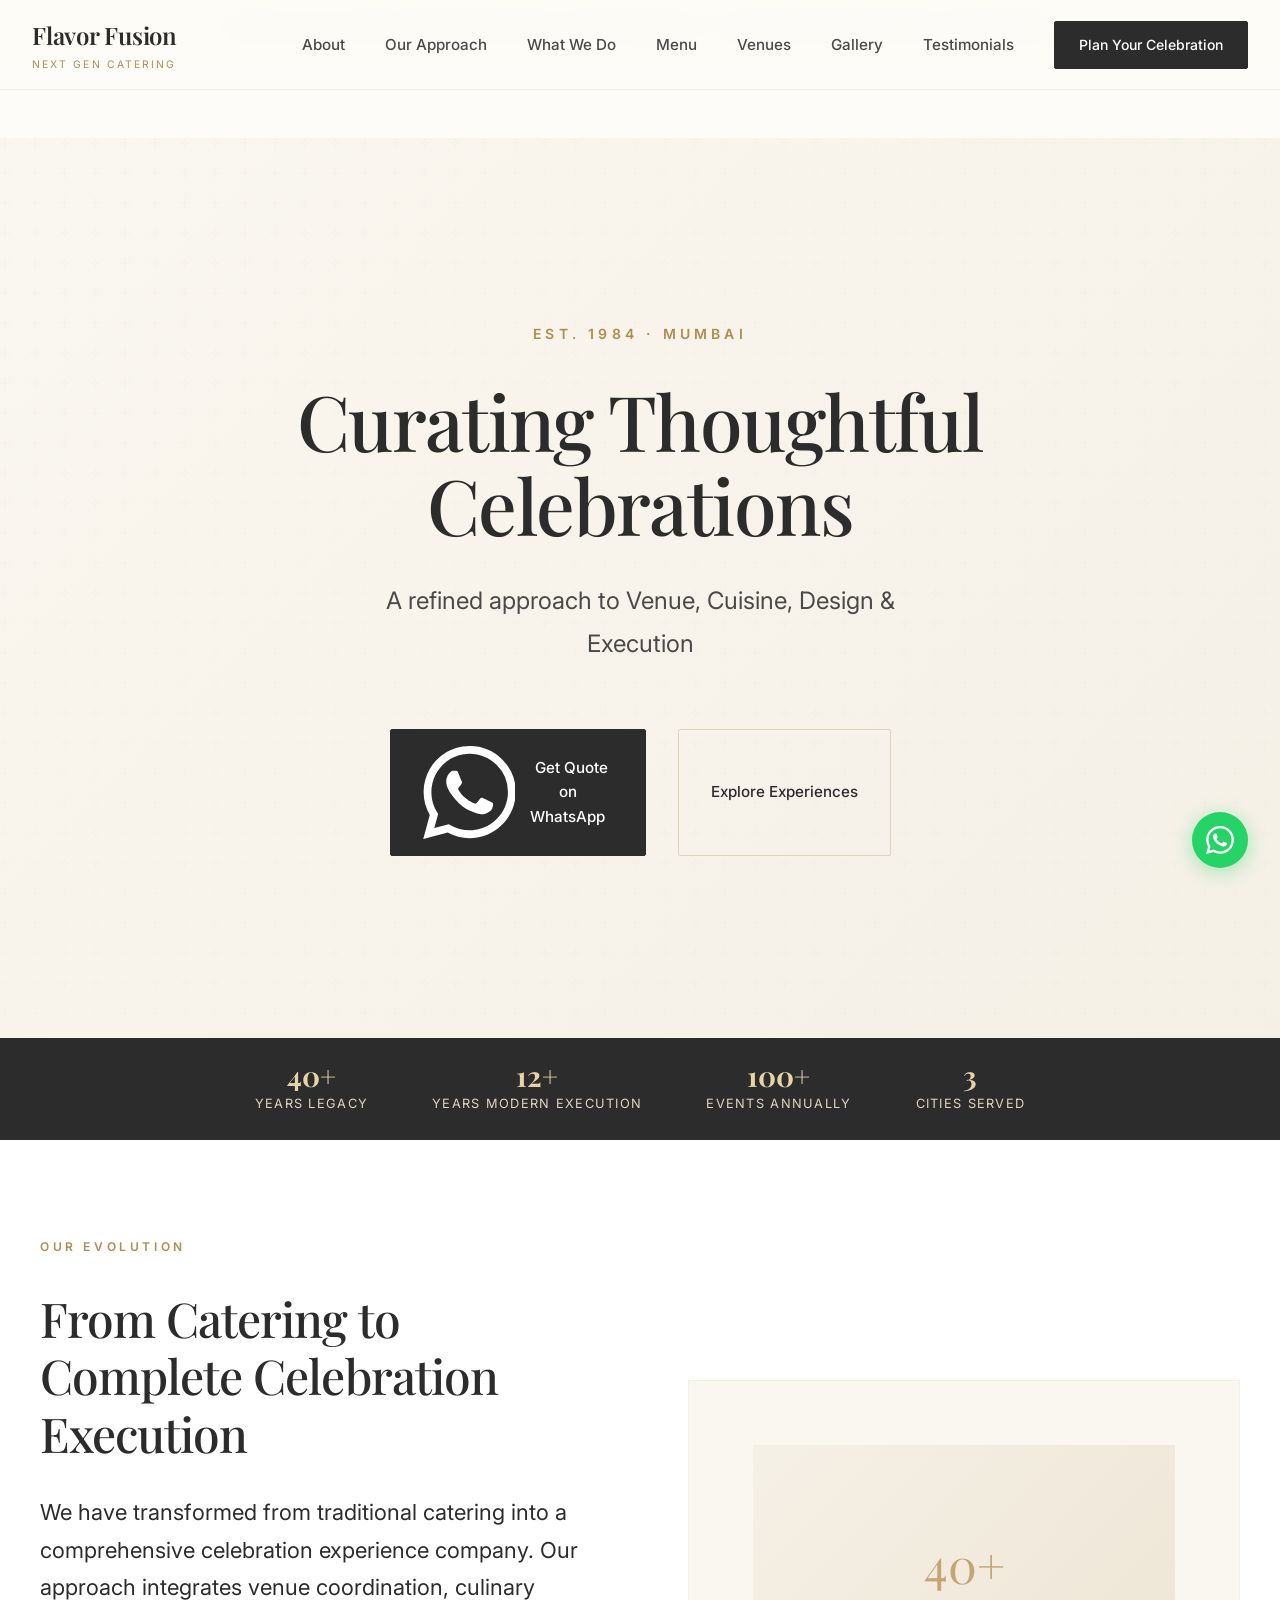
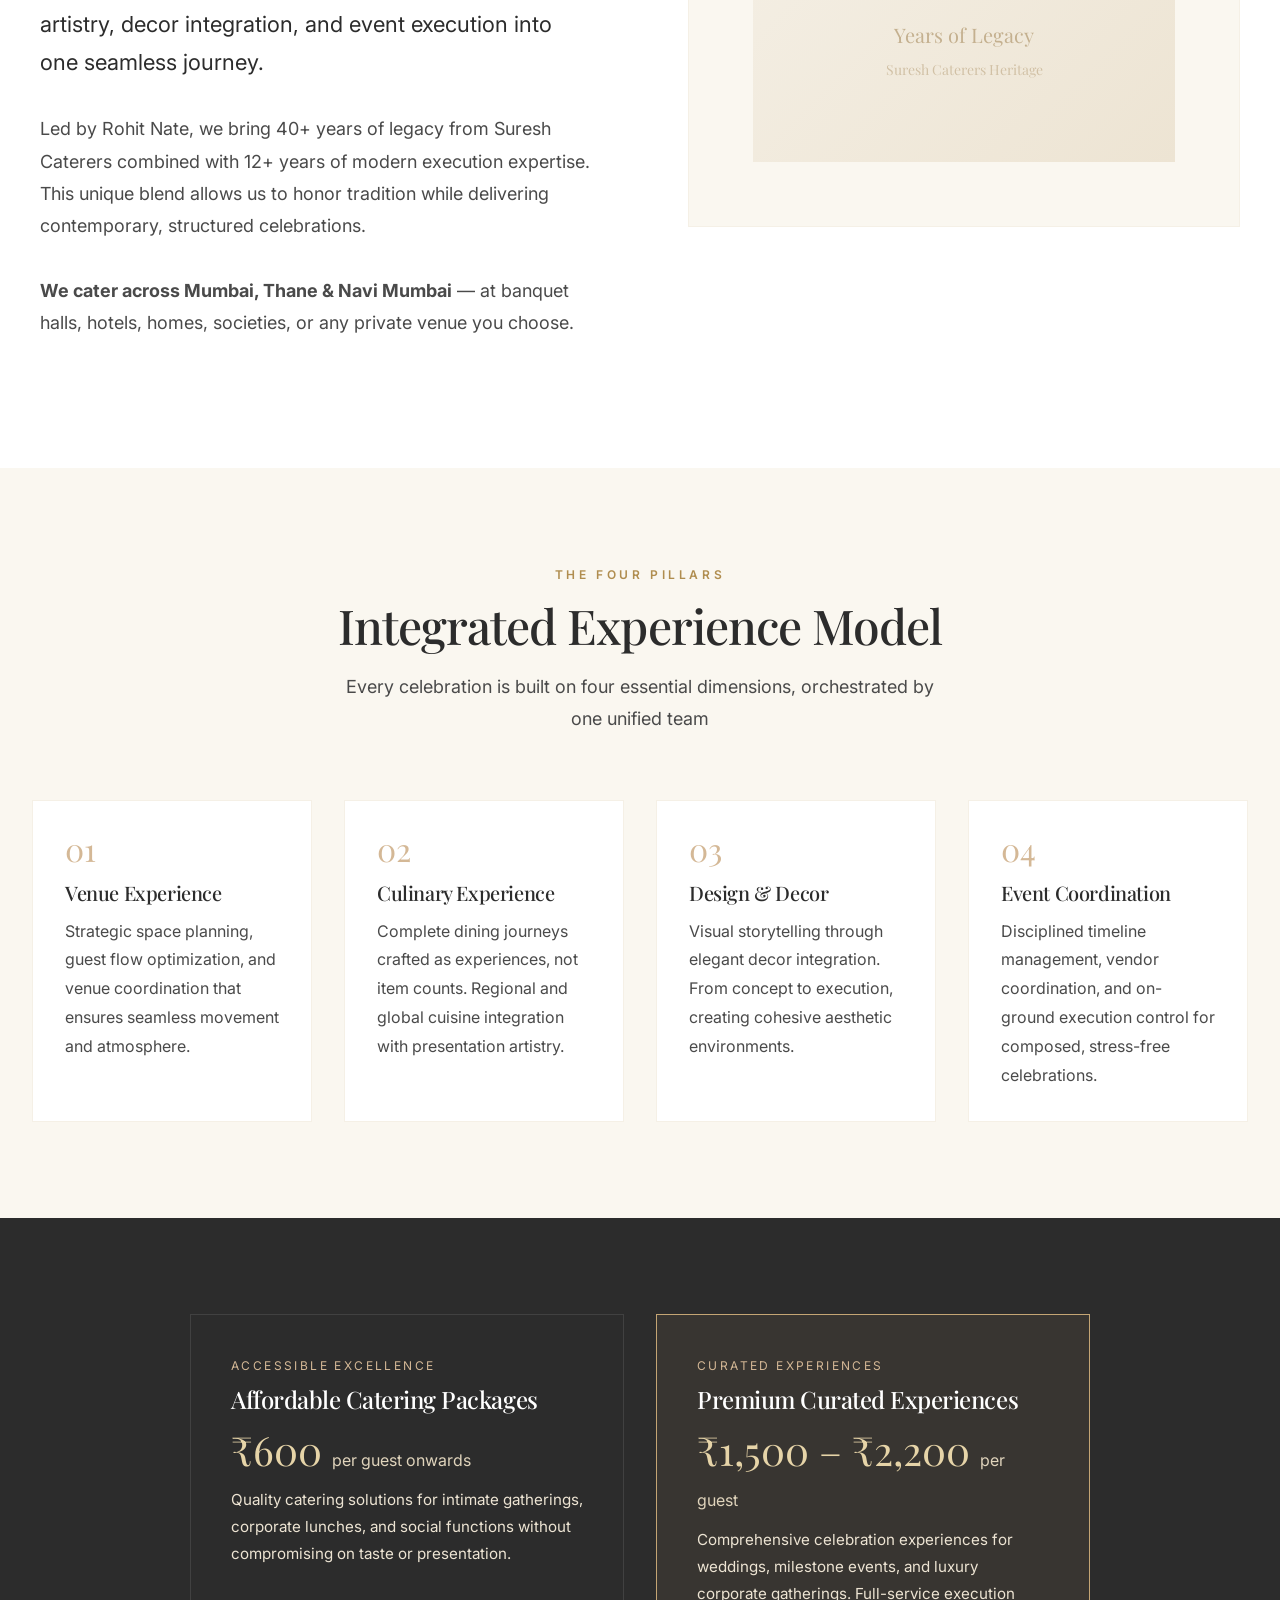
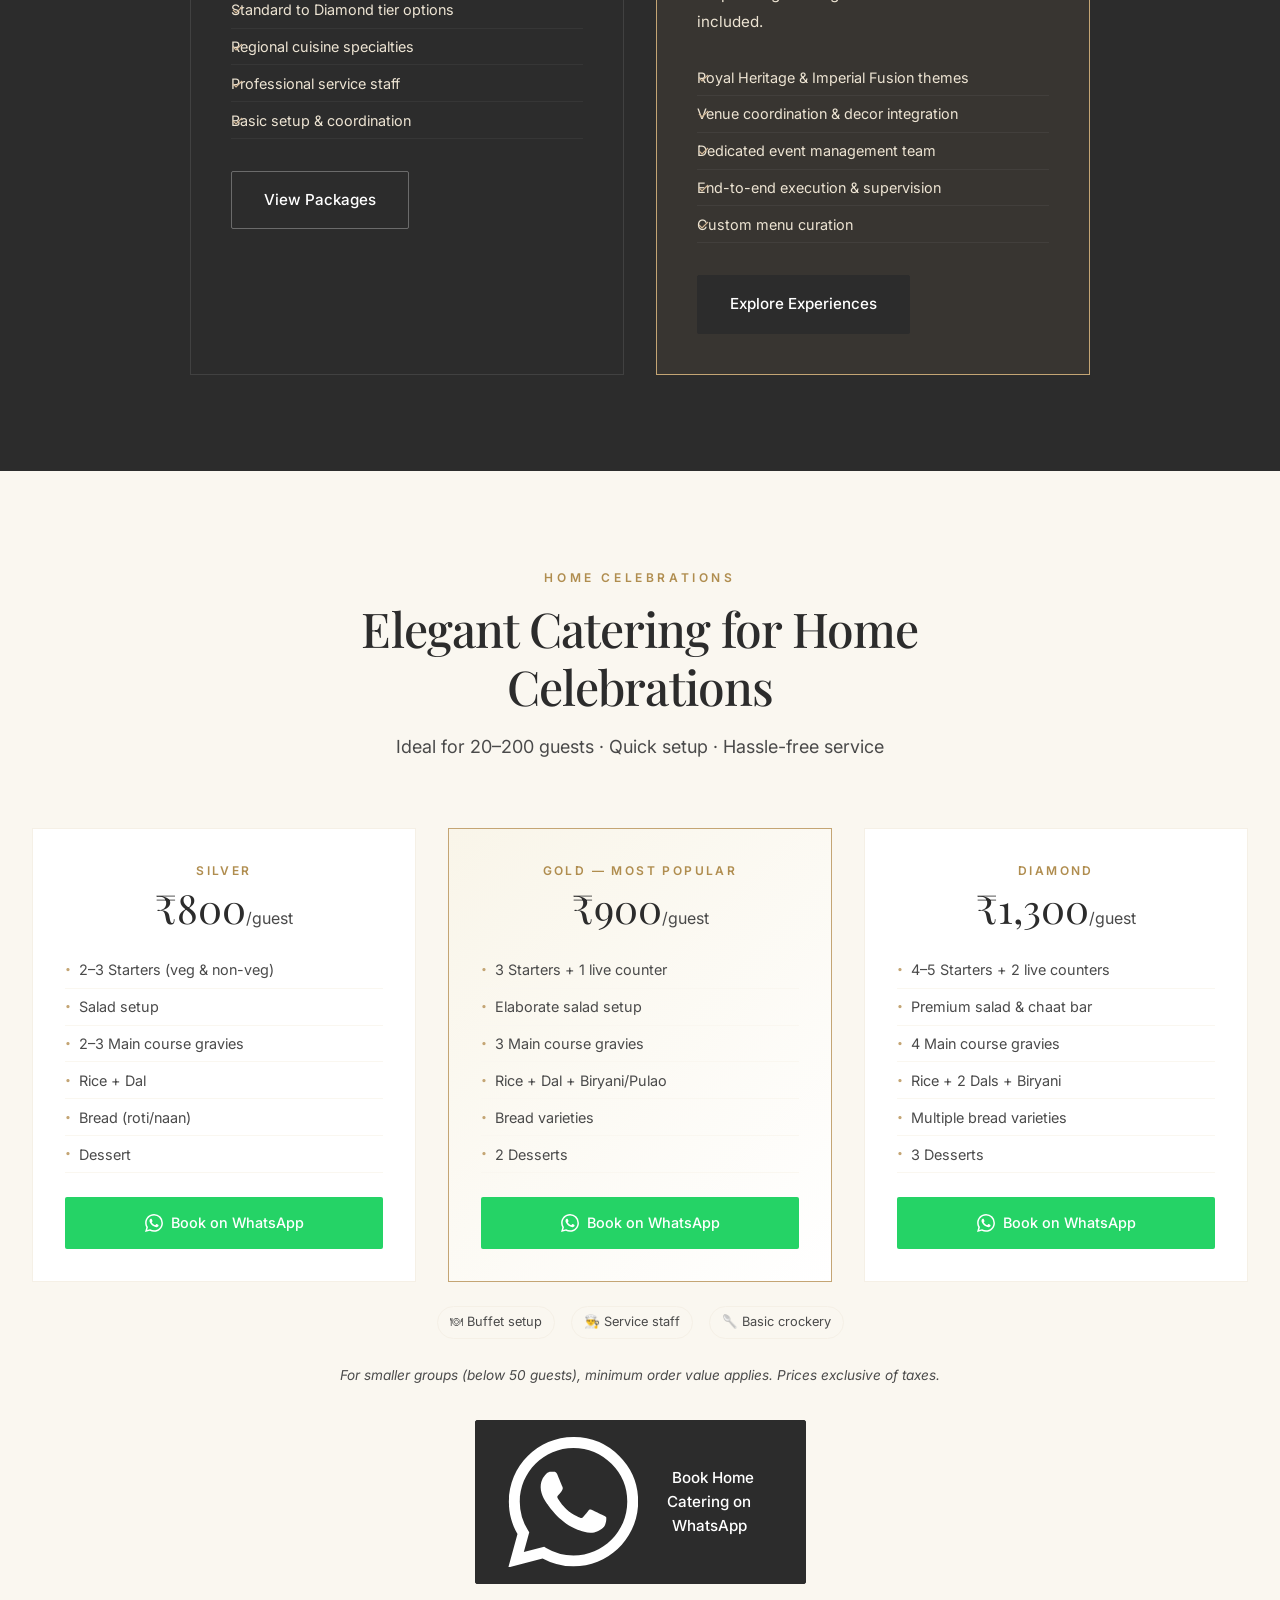
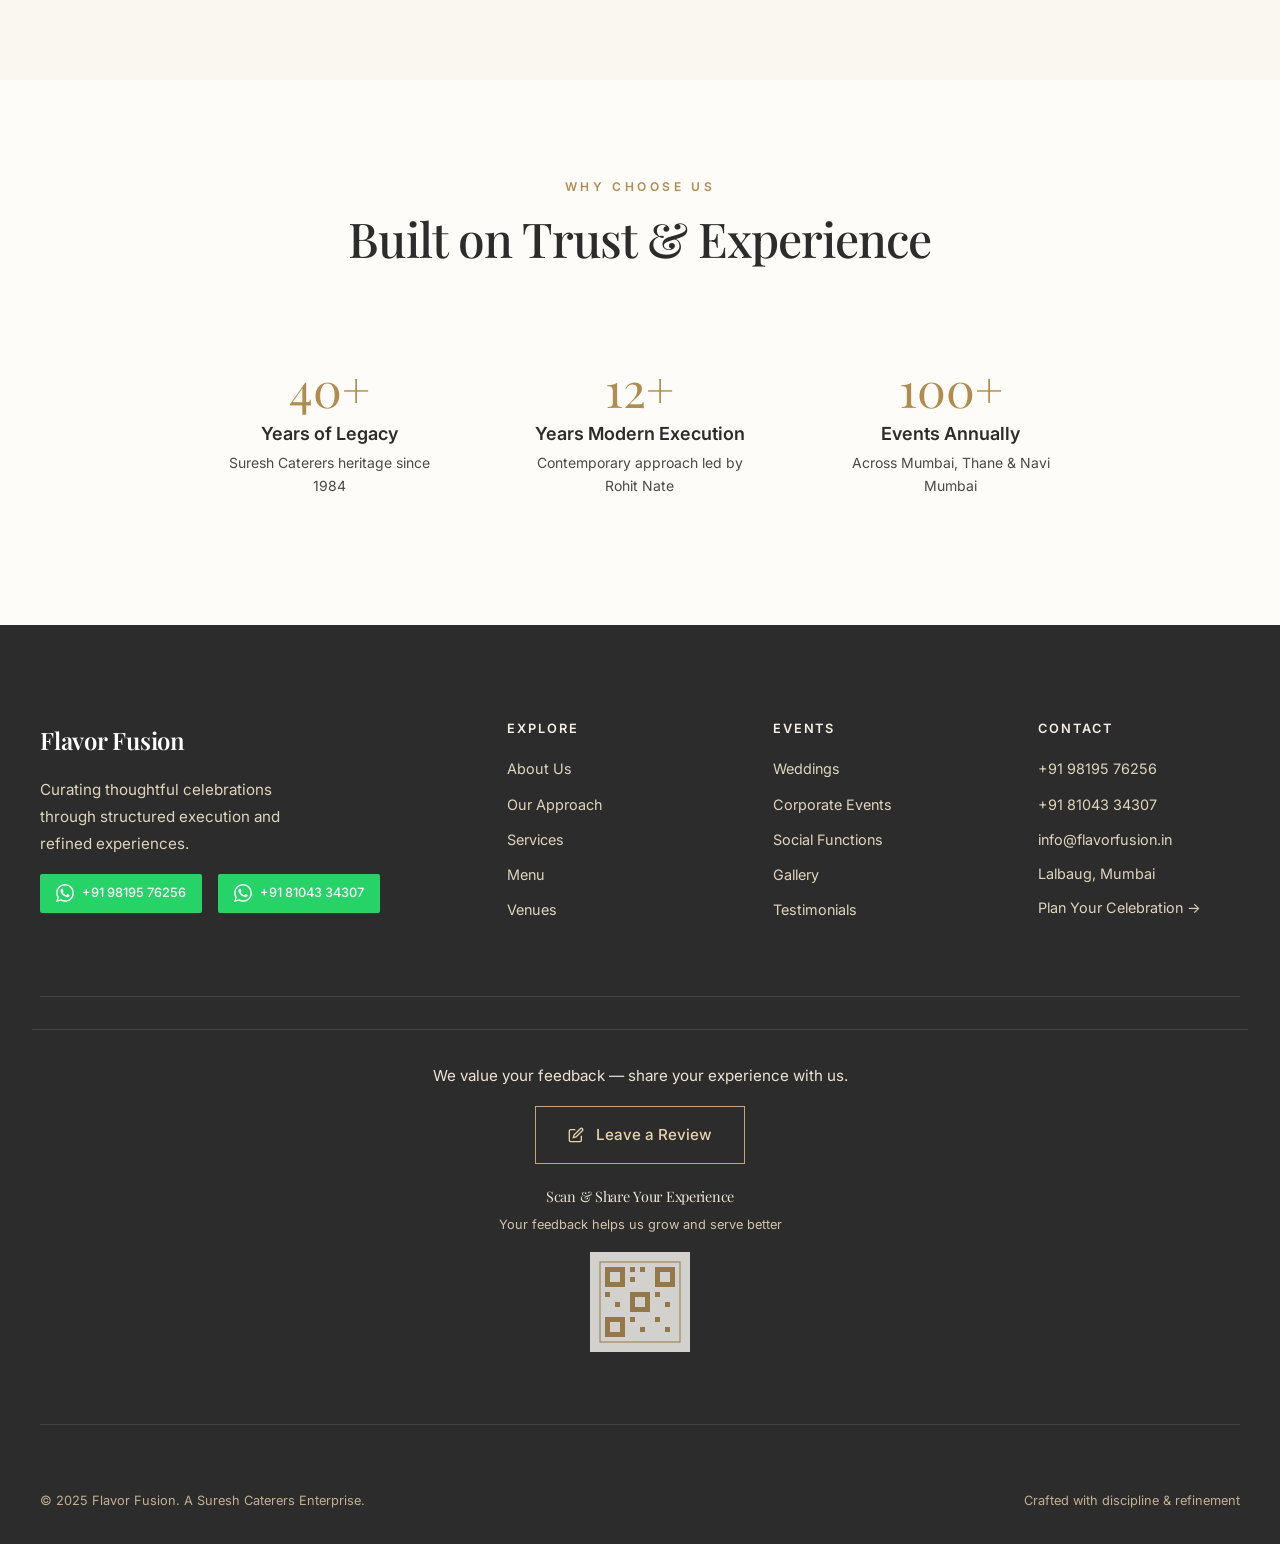
==== index.html @ 190fc335 "Add files via upload" ====
<!DOCTYPE html>
<html lang="en">
<head>
  <meta charset="UTF-8">
  <meta name="viewport" content="width=device-width, initial-scale=1.0">
  <title>Curating Thoughtful Celebrations | Flavor Fusion – Next Gen Catering</title>
  <meta name="description" content="Premium catering and event execution in Mumbai. 40+ years legacy, 12+ years modern execution.">
  <link rel="preconnect" href="https://fonts.googleapis.com">
  <link rel="preconnect" href="https://fonts.gstatic.com" crossorigin>
  <link href="https://fonts.googleapis.com/css2?family=Playfair+Display:wght@400;500;600;700&family=Inter:wght@300;400;500;600&display=swap" rel="stylesheet">
  <link rel="stylesheet" href="styles.css">
</head>
<body>

  <header class="header">
    <div class="header-container">
      <a href="index.html" class="logo">
        <span class="logo-main">Flavor Fusion</span>
        <span class="logo-sub">Next Gen Catering</span>
      </a>
      <nav class="nav">
        <a href="about/index.html" class="nav-link">About</a>
        <a href="approach/index.html" class="nav-link">Our Approach</a>
        <a href="services/index.html" class="nav-link">What We Do</a>
        <a href="menu/index.html" class="nav-link">Menu</a>
        <a href="venues/index.html" class="nav-link">Venues</a>
        <a href="gallery/index.html" class="nav-link">Gallery</a>
        <a href="testimonials/index.html" class="nav-link">Testimonials</a>
        <a href="contact/index.html" class="nav-cta">Plan Your Celebration</a>
      </nav>
      <div class="menu-toggle"><span></span><span></span><span></span></div>
    </div>
  </header>

<div class="coverage-banner">
  <strong>We cater at any venue across Mumbai, Thane, and Navi Mumbai</strong> — including your home, society, or private location.
</div>

<section class="hero">
  <div class="hero-content">
    <p class="hero-label">Est. 1984 · Mumbai</p>
    <h1 class="hero-title">Curating Thoughtful Celebrations</h1>
    <p class="hero-subtitle">A refined approach to Venue, Cuisine, Design &amp; Execution</p>
    <div class="hero-cta">
      <a href="https://wa.me/919819576256?text=Hi%2C%20I%20want%20to%20plan%20an%20event%20with%20Flavor%20Fusion" class="btn btn-primary" target="_blank">
        <svg viewBox="0 0 24 24" fill="currentColor"><path d="M17.472 14.382c-.297-.149-1.758-.867-2.03-.967-.273-.099-.471-.148-.67.15-.197.297-.767.966-.94 1.164-.173.199-.347.223-.644.075-.297-.15-1.255-.463-2.39-1.475-.883-.788-1.48-1.761-1.653-2.059-.173-.297-.018-.458.13-.606.134-.133.298-.347.446-.52.149-.174.198-.298.298-.497.099-.198.05-.371-.025-.52-.075-.149-.669-1.612-.916-2.207-.242-.579-.487-.5-.669-.51-.173-.008-.371-.01-.57-.01-.198 0-.52.074-.792.372-.272.297-1.04 1.016-1.04 2.479 0 1.462 1.065 2.875 1.213 3.074.149.198 2.096 3.2 5.077 4.487.709.306 1.262.489 1.694.625.712.227 1.36.195 1.871.118.571-.085 1.758-.719 2.006-1.413.248-.694.248-1.289.173-1.413-.074-.124-.272-.198-.57-.347m-5.421 7.403h-.004a9.87 9.87 0 01-5.031-1.378l-.361-.214-3.741.982.998-3.648-.235-.374a9.86 9.86 0 01-1.51-5.26c.001-5.45 4.436-9.884 9.888-9.884 2.64 0 5.122 1.03 6.988 2.898a9.825 9.825 0 012.893 6.994c-.003 5.45-4.437 9.884-9.885 9.884m8.413-18.297A11.815 11.815 0 0012.05 0C5.495 0 .16 5.335.157 11.892c0 2.096.547 4.142 1.588 5.945L.057 24l6.305-1.654a11.882 11.882 0 005.683 1.448h.005c6.554 0 11.89-5.335 11.893-11.893a11.821 11.821 0 00-3.48-8.413z"/></svg>&nbsp; Get Quote on WhatsApp
      </a>
      <a href="services/index.html" class="btn btn-secondary">Explore Experiences</a>
    </div>
  </div>
</section>

<div class="trust-bar">
  <div class="trust-bar-item"><strong>40+</strong><span>Years Legacy</span></div>
  <div class="trust-bar-item"><strong>12+</strong><span>Years Modern Execution</span></div>
  <div class="trust-bar-item"><strong>100+</strong><span>Events Annually</span></div>
  <div class="trust-bar-item"><strong>3</strong><span>Cities Served</span></div>
</div>

<section class="brand-position">
  <div class="brand-container">
    <div class="brand-content">
      <p class="section-label">Our Evolution</p>
      <h2>From Catering to Complete Celebration Execution</h2>
      <p class="lead">We have transformed from traditional catering into a comprehensive celebration experience company. Our approach integrates venue coordination, culinary artistry, decor integration, and event execution into one seamless journey.</p>
      <p>Led by Rohit Nate, we bring 40+ years of legacy from Suresh Caterers combined with 12+ years of modern execution expertise. This unique blend allows us to honor tradition while delivering contemporary, structured celebrations.</p>
      <p style="margin-top:1rem;"><strong>We cater across Mumbai, Thane &amp; Navi Mumbai</strong> — at banquet halls, hotels, homes, societies, or any private venue you choose.</p>
    </div>
    <div class="brand-visual">
      <div style="aspect-ratio:4/3;background:linear-gradient(135deg,var(--cream-200) 0%,var(--cream-300) 100%);display:flex;align-items:center;justify-content:center;color:var(--cream-600);font-family:var(--font-serif);font-size:1.25rem;text-align:center;padding:2rem;">
        <div>
          <div style="font-size:3rem;color:var(--gold-500);margin-bottom:1rem;">40+</div>
          <div>Years of Legacy</div>
          <div style="font-size:0.875rem;margin-top:0.5rem;opacity:0.7;">Suresh Caterers Heritage</div>
        </div>
      </div>
    </div>
  </div>
</section>

<section class="section pillars">
  <div class="section-header">
    <p class="section-label">The Four Pillars</p>
    <h2 class="section-title">Integrated Experience Model</h2>
    <p class="section-subtitle">Every celebration is built on four essential dimensions, orchestrated by one unified team</p>
  </div>
  <div class="pillars-grid">
    <div class="pillar-card"><div class="pillar-number">01</div><h3 class="pillar-title">Venue Experience</h3><p class="pillar-desc">Strategic space planning, guest flow optimization, and venue coordination that ensures seamless movement and atmosphere.</p></div>
    <div class="pillar-card"><div class="pillar-number">02</div><h3 class="pillar-title">Culinary Experience</h3><p class="pillar-desc">Complete dining journeys crafted as experiences, not item counts. Regional and global cuisine integration with presentation artistry.</p></div>
    <div class="pillar-card"><div class="pillar-number">03</div><h3 class="pillar-title">Design &amp; Decor</h3><p class="pillar-desc">Visual storytelling through elegant decor integration. From concept to execution, creating cohesive aesthetic environments.</p></div>
    <div class="pillar-card"><div class="pillar-number">04</div><h3 class="pillar-title">Event Coordination</h3><p class="pillar-desc">Disciplined timeline management, vendor coordination, and on-ground execution control for composed, stress-free celebrations.</p></div>
  </div>
</section>

<section class="dual-offer">
  <div class="dual-container">
    <div class="offer-card">
      <p class="offer-label">Accessible Excellence</p>
      <h3 class="offer-title">Affordable Catering Packages</h3>
      <div class="offer-price">₹600 <span>per guest onwards</span></div>
      <p class="offer-desc">Quality catering solutions for intimate gatherings, corporate lunches, and social functions without compromising on taste or presentation.</p>
      <ul class="offer-features">
        <li>Standard to Diamond tier options</li>
        <li>Regional cuisine specialties</li>
        <li>Professional service staff</li>
        <li>Basic setup &amp; coordination</li>
      </ul>
      <a href="menu/index.html" class="btn btn-secondary" style="border-color:rgba(255,255,255,0.3);color:white;">View Packages</a>
    </div>
    <div class="offer-card featured">
      <p class="offer-label">Curated Experiences</p>
      <h3 class="offer-title">Premium Curated Experiences</h3>
      <div class="offer-price">₹1,500 – ₹2,200 <span>per guest</span></div>
      <p class="offer-desc">Comprehensive celebration experiences for weddings, milestone events, and luxury corporate gatherings. Full-service execution included.</p>
      <ul class="offer-features">
        <li>Royal Heritage &amp; Imperial Fusion themes</li>
        <li>Venue coordination &amp; decor integration</li>
        <li>Dedicated event management team</li>
        <li>End-to-end execution &amp; supervision</li>
        <li>Custom menu curation</li>
      </ul>
      <a href="menu/index.html#premium" class="btn btn-primary">Explore Experiences</a>
    </div>
  </div>
</section>

<!-- House Party Section -->
<section class="section house-party-section" id="house-party">
  <div class="section-header">
    <p class="section-label">Home Celebrations</p>
    <h2 class="section-title">Elegant Catering for Home Celebrations</h2>
    <p class="section-subtitle">Ideal for 20–200 guests · Quick setup · Hassle-free service</p>
  </div>
  <div class="house-party-grid">
    <div class="hp-card">
      <div class="hp-card-tier">Silver</div>
      <div class="hp-card-price">₹800<span>/guest</span></div>
      <ul class="hp-card-list">
        <li>2–3 Starters (veg &amp; non-veg)</li>
        <li>Salad setup</li>
        <li>2–3 Main course gravies</li>
        <li>Rice + Dal</li>
        <li>Bread (roti/naan)</li>
        <li>Dessert</li>
      </ul>
      <a href="https://wa.me/919819576256?text=Hi%2C%20I%20want%20to%20plan%20an%20event%20with%20Flavor%20Fusion" target="_blank" class="wa-btn" style="width:100%;justify-content:center;"><svg viewBox="0 0 24 24" fill="currentColor"><path d="M17.472 14.382c-.297-.149-1.758-.867-2.03-.967-.273-.099-.471-.148-.67.15-.197.297-.767.966-.94 1.164-.173.199-.347.223-.644.075-.297-.15-1.255-.463-2.39-1.475-.883-.788-1.48-1.761-1.653-2.059-.173-.297-.018-.458.13-.606.134-.133.298-.347.446-.52.149-.174.198-.298.298-.497.099-.198.05-.371-.025-.52-.075-.149-.669-1.612-.916-2.207-.242-.579-.487-.5-.669-.51-.173-.008-.371-.01-.57-.01-.198 0-.52.074-.792.372-.272.297-1.04 1.016-1.04 2.479 0 1.462 1.065 2.875 1.213 3.074.149.198 2.096 3.2 5.077 4.487.709.306 1.262.489 1.694.625.712.227 1.36.195 1.871.118.571-.085 1.758-.719 2.006-1.413.248-.694.248-1.289.173-1.413-.074-.124-.272-.198-.57-.347m-5.421 7.403h-.004a9.87 9.87 0 01-5.031-1.378l-.361-.214-3.741.982.998-3.648-.235-.374a9.86 9.86 0 01-1.51-5.26c.001-5.45 4.436-9.884 9.888-9.884 2.64 0 5.122 1.03 6.988 2.898a9.825 9.825 0 012.893 6.994c-.003 5.45-4.437 9.884-9.885 9.884m8.413-18.297A11.815 11.815 0 0012.05 0C5.495 0 .16 5.335.157 11.892c0 2.096.547 4.142 1.588 5.945L.057 24l6.305-1.654a11.882 11.882 0 005.683 1.448h.005c6.554 0 11.89-5.335 11.893-11.893a11.821 11.821 0 00-3.48-8.413z"/></svg> Book on WhatsApp</a>
    </div>
    <div class="hp-card featured">
      <div class="hp-card-tier">Gold — Most Popular</div>
      <div class="hp-card-price">₹900<span>/guest</span></div>
      <ul class="hp-card-list">
        <li>3 Starters + 1 live counter</li>
        <li>Elaborate salad setup</li>
        <li>3 Main course gravies</li>
        <li>Rice + Dal + Biryani/Pulao</li>
        <li>Bread varieties</li>
        <li>2 Desserts</li>
      </ul>
      <a href="https://wa.me/919819576256?text=Hi%2C%20I%20want%20to%20plan%20an%20event%20with%20Flavor%20Fusion" target="_blank" class="wa-btn" style="width:100%;justify-content:center;"><svg viewBox="0 0 24 24" fill="currentColor"><path d="M17.472 14.382c-.297-.149-1.758-.867-2.03-.967-.273-.099-.471-.148-.67.15-.197.297-.767.966-.94 1.164-.173.199-.347.223-.644.075-.297-.15-1.255-.463-2.39-1.475-.883-.788-1.48-1.761-1.653-2.059-.173-.297-.018-.458.13-.606.134-.133.298-.347.446-.52.149-.174.198-.298.298-.497.099-.198.05-.371-.025-.52-.075-.149-.669-1.612-.916-2.207-.242-.579-.487-.5-.669-.51-.173-.008-.371-.01-.57-.01-.198 0-.52.074-.792.372-.272.297-1.04 1.016-1.04 2.479 0 1.462 1.065 2.875 1.213 3.074.149.198 2.096 3.2 5.077 4.487.709.306 1.262.489 1.694.625.712.227 1.36.195 1.871.118.571-.085 1.758-.719 2.006-1.413.248-.694.248-1.289.173-1.413-.074-.124-.272-.198-.57-.347m-5.421 7.403h-.004a9.87 9.87 0 01-5.031-1.378l-.361-.214-3.741.982.998-3.648-.235-.374a9.86 9.86 0 01-1.51-5.26c.001-5.45 4.436-9.884 9.888-9.884 2.64 0 5.122 1.03 6.988 2.898a9.825 9.825 0 012.893 6.994c-.003 5.45-4.437 9.884-9.885 9.884m8.413-18.297A11.815 11.815 0 0012.05 0C5.495 0 .16 5.335.157 11.892c0 2.096.547 4.142 1.588 5.945L.057 24l6.305-1.654a11.882 11.882 0 005.683 1.448h.005c6.554 0 11.89-5.335 11.893-11.893a11.821 11.821 0 00-3.48-8.413z"/></svg> Book on WhatsApp</a>
    </div>
    <div class="hp-card">
      <div class="hp-card-tier">Diamond</div>
      <div class="hp-card-price">₹1,300<span>/guest</span></div>
      <ul class="hp-card-list">
        <li>4–5 Starters + 2 live counters</li>
        <li>Premium salad &amp; chaat bar</li>
        <li>4 Main course gravies</li>
        <li>Rice + 2 Dals + Biryani</li>
        <li>Multiple bread varieties</li>
        <li>3 Desserts</li>
      </ul>
      <a href="https://wa.me/919819576256?text=Hi%2C%20I%20want%20to%20plan%20an%20event%20with%20Flavor%20Fusion" target="_blank" class="wa-btn" style="width:100%;justify-content:center;"><svg viewBox="0 0 24 24" fill="currentColor"><path d="M17.472 14.382c-.297-.149-1.758-.867-2.03-.967-.273-.099-.471-.148-.67.15-.197.297-.767.966-.94 1.164-.173.199-.347.223-.644.075-.297-.15-1.255-.463-2.39-1.475-.883-.788-1.48-1.761-1.653-2.059-.173-.297-.018-.458.13-.606.134-.133.298-.347.446-.52.149-.174.198-.298.298-.497.099-.198.05-.371-.025-.52-.075-.149-.669-1.612-.916-2.207-.242-.579-.487-.5-.669-.51-.173-.008-.371-.01-.57-.01-.198 0-.52.074-.792.372-.272.297-1.04 1.016-1.04 2.479 0 1.462 1.065 2.875 1.213 3.074.149.198 2.096 3.2 5.077 4.487.709.306 1.262.489 1.694.625.712.227 1.36.195 1.871.118.571-.085 1.758-.719 2.006-1.413.248-.694.248-1.289.173-1.413-.074-.124-.272-.198-.57-.347m-5.421 7.403h-.004a9.87 9.87 0 01-5.031-1.378l-.361-.214-3.741.982.998-3.648-.235-.374a9.86 9.86 0 01-1.51-5.26c.001-5.45 4.436-9.884 9.888-9.884 2.64 0 5.122 1.03 6.988 2.898a9.825 9.825 0 012.893 6.994c-.003 5.45-4.437 9.884-9.885 9.884m8.413-18.297A11.815 11.815 0 0012.05 0C5.495 0 .16 5.335.157 11.892c0 2.096.547 4.142 1.588 5.945L.057 24l6.305-1.654a11.882 11.882 0 005.683 1.448h.005c6.554 0 11.89-5.335 11.893-11.893a11.821 11.821 0 00-3.48-8.413z"/></svg> Book on WhatsApp</a>
    </div>
  </div>
  <div class="hp-includes">
    <span>🍽 Buffet setup</span>
    <span>👨‍🍳 Service staff</span>
    <span>🥄 Basic crockery</span>
  </div>
  <p class="hp-note">For smaller groups (below 50 guests), minimum order value applies. Prices exclusive of taxes.</p>
  <div style="text-align:center;margin-top:2rem;">
    <a href="https://wa.me/919819576256?text=Hi%2C%20I%20want%20to%20plan%20an%20event%20with%20Flavor%20Fusion" target="_blank" class="btn btn-primary"><svg viewBox="0 0 24 24" fill="currentColor"><path d="M17.472 14.382c-.297-.149-1.758-.867-2.03-.967-.273-.099-.471-.148-.67.15-.197.297-.767.966-.94 1.164-.173.199-.347.223-.644.075-.297-.15-1.255-.463-2.39-1.475-.883-.788-1.48-1.761-1.653-2.059-.173-.297-.018-.458.13-.606.134-.133.298-.347.446-.52.149-.174.198-.298.298-.497.099-.198.05-.371-.025-.52-.075-.149-.669-1.612-.916-2.207-.242-.579-.487-.5-.669-.51-.173-.008-.371-.01-.57-.01-.198 0-.52.074-.792.372-.272.297-1.04 1.016-1.04 2.479 0 1.462 1.065 2.875 1.213 3.074.149.198 2.096 3.2 5.077 4.487.709.306 1.262.489 1.694.625.712.227 1.36.195 1.871.118.571-.085 1.758-.719 2.006-1.413.248-.694.248-1.289.173-1.413-.074-.124-.272-.198-.57-.347m-5.421 7.403h-.004a9.87 9.87 0 01-5.031-1.378l-.361-.214-3.741.982.998-3.648-.235-.374a9.86 9.86 0 01-1.51-5.26c.001-5.45 4.436-9.884 9.888-9.884 2.64 0 5.122 1.03 6.988 2.898a9.825 9.825 0 012.893 6.994c-.003 5.45-4.437 9.884-9.885 9.884m8.413-18.297A11.815 11.815 0 0012.05 0C5.495 0 .16 5.335.157 11.892c0 2.096.547 4.142 1.588 5.945L.057 24l6.305-1.654a11.882 11.882 0 005.683 1.448h.005c6.554 0 11.89-5.335 11.893-11.893a11.821 11.821 0 00-3.48-8.413z"/></svg>&nbsp; Book Home Catering on WhatsApp</a>
  </div>
</section>

<section class="section">
  <div class="section-header">
    <p class="section-label">Why Choose Us</p>
    <h2 class="section-title">Built on Trust &amp; Experience</h2>
  </div>
  <div class="trust-grid">
    <div class="trust-item"><div class="trust-number">40+</div><div class="trust-label">Years of Legacy</div><div class="trust-desc">Suresh Caterers heritage since 1984</div></div>
    <div class="trust-item"><div class="trust-number">12+</div><div class="trust-label">Years Modern Execution</div><div class="trust-desc">Contemporary approach led by Rohit Nate</div></div>
    <div class="trust-item"><div class="trust-number">100+</div><div class="trust-label">Events Annually</div><div class="trust-desc">Across Mumbai, Thane &amp; Navi Mumbai</div></div>
  </div>
</section>

  <footer class="footer">
    <div class="footer-container">
      <div class="footer-brand">
        <div class="logo-main" style="margin-bottom:1rem;">Flavor Fusion</div>
        <p>Curating thoughtful celebrations through structured execution and refined experiences.</p>
        <div class="wa-dual" style="justify-content:flex-start;margin-top:1rem;">
          <a href="https://wa.me/919819576256?text=Hi%2C%20I%20want%20to%20plan%20an%20event%20with%20Flavor%20Fusion" target="_blank" class="wa-btn" style="font-size:0.8rem;padding:0.6rem 1rem;"><svg viewBox="0 0 24 24" fill="currentColor"><path d="M17.472 14.382c-.297-.149-1.758-.867-2.03-.967-.273-.099-.471-.148-.67.15-.197.297-.767.966-.94 1.164-.173.199-.347.223-.644.075-.297-.15-1.255-.463-2.39-1.475-.883-.788-1.48-1.761-1.653-2.059-.173-.297-.018-.458.13-.606.134-.133.298-.347.446-.52.149-.174.198-.298.298-.497.099-.198.05-.371-.025-.52-.075-.149-.669-1.612-.916-2.207-.242-.579-.487-.5-.669-.51-.173-.008-.371-.01-.57-.01-.198 0-.52.074-.792.372-.272.297-1.04 1.016-1.04 2.479 0 1.462 1.065 2.875 1.213 3.074.149.198 2.096 3.2 5.077 4.487.709.306 1.262.489 1.694.625.712.227 1.36.195 1.871.118.571-.085 1.758-.719 2.006-1.413.248-.694.248-1.289.173-1.413-.074-.124-.272-.198-.57-.347m-5.421 7.403h-.004a9.87 9.87 0 01-5.031-1.378l-.361-.214-3.741.982.998-3.648-.235-.374a9.86 9.86 0 01-1.51-5.26c.001-5.45 4.436-9.884 9.888-9.884 2.64 0 5.122 1.03 6.988 2.898a9.825 9.825 0 012.893 6.994c-.003 5.45-4.437 9.884-9.885 9.884m8.413-18.297A11.815 11.815 0 0012.05 0C5.495 0 .16 5.335.157 11.892c0 2.096.547 4.142 1.588 5.945L.057 24l6.305-1.654a11.882 11.882 0 005.683 1.448h.005c6.554 0 11.89-5.335 11.893-11.893a11.821 11.821 0 00-3.48-8.413z"/></svg> +91 98195 76256</a>
          <a href="https://wa.me/918104334307?text=Hi%2C%20I%20want%20to%20plan%20an%20event%20with%20Flavor%20Fusion" target="_blank" class="wa-btn" style="font-size:0.8rem;padding:0.6rem 1rem;"><svg viewBox="0 0 24 24" fill="currentColor"><path d="M17.472 14.382c-.297-.149-1.758-.867-2.03-.967-.273-.099-.471-.148-.67.15-.197.297-.767.966-.94 1.164-.173.199-.347.223-.644.075-.297-.15-1.255-.463-2.39-1.475-.883-.788-1.48-1.761-1.653-2.059-.173-.297-.018-.458.13-.606.134-.133.298-.347.446-.52.149-.174.198-.298.298-.497.099-.198.05-.371-.025-.52-.075-.149-.669-1.612-.916-2.207-.242-.579-.487-.5-.669-.51-.173-.008-.371-.01-.57-.01-.198 0-.52.074-.792.372-.272.297-1.04 1.016-1.04 2.479 0 1.462 1.065 2.875 1.213 3.074.149.198 2.096 3.2 5.077 4.487.709.306 1.262.489 1.694.625.712.227 1.36.195 1.871.118.571-.085 1.758-.719 2.006-1.413.248-.694.248-1.289.173-1.413-.074-.124-.272-.198-.57-.347m-5.421 7.403h-.004a9.87 9.87 0 01-5.031-1.378l-.361-.214-3.741.982.998-3.648-.235-.374a9.86 9.86 0 01-1.51-5.26c.001-5.45 4.436-9.884 9.888-9.884 2.64 0 5.122 1.03 6.988 2.898a9.825 9.825 0 012.893 6.994c-.003 5.45-4.437 9.884-9.885 9.884m8.413-18.297A11.815 11.815 0 0012.05 0C5.495 0 .16 5.335.157 11.892c0 2.096.547 4.142 1.588 5.945L.057 24l6.305-1.654a11.882 11.882 0 005.683 1.448h.005c6.554 0 11.89-5.335 11.893-11.893a11.821 11.821 0 00-3.48-8.413z"/></svg> +91 81043 34307</a>
        </div>
      </div>
      <div class="footer-nav">
        <h4 class="footer-title">Explore</h4>
        <ul class="footer-links">
          <li><a href="about/index.html">About Us</a></li>
          <li><a href="approach/index.html">Our Approach</a></li>
          <li><a href="services/index.html">Services</a></li>
          <li><a href="menu/index.html">Menu</a></li>
          <li><a href="venues/index.html">Venues</a></li>
        </ul>
      </div>
      <div class="footer-nav">
        <h4 class="footer-title">Events</h4>
        <ul class="footer-links">
          <li><a href="services/index.html#weddings">Weddings</a></li>
          <li><a href="services/index.html#corporate">Corporate Events</a></li>
          <li><a href="services/index.html#social">Social Functions</a></li>
          <li><a href="gallery/index.html">Gallery</a></li>
          <li><a href="testimonials/index.html">Testimonials</a></li>
        </ul>
      </div>
      <div class="footer-contact">
        <h4 class="footer-title">Contact</h4>
        <ul class="footer-links">
          <li><a href="https://wa.me/919819576256?text=Hi%2C%20I%20want%20to%20plan%20an%20event%20with%20Flavor%20Fusion" target="_blank">+91 98195 76256</a></li>
          <li><a href="https://wa.me/918104334307?text=Hi%2C%20I%20want%20to%20plan%20an%20event%20with%20Flavor%20Fusion" target="_blank">+91 81043 34307</a></li>
          <li><a href="mailto:info@flavorfusion.in">info@flavorfusion.in</a></li>
          <li>Lalbaug, Mumbai</li>
          <li><a href="contact/index.html">Plan Your Celebration →</a></li>
        </ul>
      </div>
    </div>
    <div class="footer-review">
      <p style="color:var(--cream-300);margin-bottom:1rem;font-size:0.95rem;">We value your feedback — share your experience with us.</p>
      <a href="https://forms.gle/jnTRRCAynYJkPYwFA" target="_blank" class="review-btn"><svg viewBox="0 0 24 24" fill="none" stroke="currentColor" stroke-width="2" style="width:16px;height:16px;"><path d="M11 4H4a2 2 0 0 0-2 2v14a2 2 0 0 0 2 2h14a2 2 0 0 0 2-2v-7"/><path d="M18.5 2.5a2.121 2.121 0 0 1 3 3L12 15l-4 1 1-4 9.5-9.5z"/></svg> Leave a Review</a>
      <div style="margin-top:1.5rem;">
        <h4 style="color:var(--cream-300);font-size:0.9rem;margin-bottom:0.5rem;font-weight:400;">Scan &amp; Share Your Experience</h4>
        <p style="color:var(--cream-500);font-size:0.8rem;">Your feedback helps us grow and serve better</p>
        <a href="https://forms.gle/jnTRRCAynYJkPYwFA" target="_blank" style="display:inline-block;margin-top:1rem;">
          <img src="images/review-qr.svg" alt="Scan to leave a review" style="width:100px;height:100px;opacity:0.8;">
        </a>
      </div>
    </div>
    <div class="footer-bottom">
      <p>&copy; 2025 Flavor Fusion. A Suresh Caterers Enterprise.</p>
      <p>Crafted with discipline &amp; refinement</p>
    </div>
  </footer>
  <a href="https://wa.me/919819576256?text=Hi%2C%20I%20want%20to%20plan%20an%20event%20with%20Flavor%20Fusion" class="whatsapp-float" target="_blank" aria-label="Contact on WhatsApp"><svg viewBox="0 0 24 24" fill="currentColor"><path d="M17.472 14.382c-.297-.149-1.758-.867-2.03-.967-.273-.099-.471-.148-.67.15-.197.297-.767.966-.94 1.164-.173.199-.347.223-.644.075-.297-.15-1.255-.463-2.39-1.475-.883-.788-1.48-1.761-1.653-2.059-.173-.297-.018-.458.13-.606.134-.133.298-.347.446-.52.149-.174.198-.298.298-.497.099-.198.05-.371-.025-.52-.075-.149-.669-1.612-.916-2.207-.242-.579-.487-.5-.669-.51-.173-.008-.371-.01-.57-.01-.198 0-.52.074-.792.372-.272.297-1.04 1.016-1.04 2.479 0 1.462 1.065 2.875 1.213 3.074.149.198 2.096 3.2 5.077 4.487.709.306 1.262.489 1.694.625.712.227 1.36.195 1.871.118.571-.085 1.758-.719 2.006-1.413.248-.694.248-1.289.173-1.413-.074-.124-.272-.198-.57-.347m-5.421 7.403h-.004a9.87 9.87 0 01-5.031-1.378l-.361-.214-3.741.982.998-3.648-.235-.374a9.86 9.86 0 01-1.51-5.26c.001-5.45 4.436-9.884 9.888-9.884 2.64 0 5.122 1.03 6.988 2.898a9.825 9.825 0 012.893 6.994c-.003 5.45-4.437 9.884-9.885 9.884m8.413-18.297A11.815 11.815 0 0012.05 0C5.495 0 .16 5.335.157 11.892c0 2.096.547 4.142 1.588 5.945L.057 24l6.305-1.654a11.882 11.882 0 005.683 1.448h.005c6.554 0 11.89-5.335 11.893-11.893a11.821 11.821 0 00-3.48-8.413z"/></svg></a>
  <script src="main.js"></script>

</body>
</html>
---- styles.css ----
/* Flavor Fusion - Premium Design System
   Cream/Beige base + Soft Gold accents
   Editorial, calm, luxury aesthetic
*/

:root {
  /* Primary Palette - Cream/Beige Base */
  --cream-50: #FDFCF8;
  --cream-100: #FAF7F0;
  --cream-200: #F5F0E6;
  --cream-300: #EDE4D3;
  --cream-400: #E0D4BC;
  --cream-500: #D4C4A8;
  --cream-600: #C4B08F;
  --cream-700: #A89475;
  --cream-800: #8B7A5C;
  --cream-900: #6B5E47;
  
  /* Soft Gold Accents */
  --gold-100: #F9F5E9;
  --gold-200: #F0E6CC;
  --gold-300: #E6D4A8;
  --gold-400: #D4B896;
  --gold-500: #C4A574;
  --gold-600: #B08D4F;
  --gold-700: #8B6F3E;
  
  /* Neutral */
  --charcoal: #2C2C2C;
  --charcoal-light: #4A4A4A;
  --white: #FFFFFF;
  
  /* Typography */
  --font-serif: 'Playfair Display', 'Cormorant Garamond', Georgia, serif;
  --font-sans: 'Inter', 'DM Sans', -apple-system, BlinkMacSystemFont, sans-serif;
  
  /* Spacing */
  --space-xs: 0.5rem;
  --space-sm: 1rem;
  --space-md: 2rem;
  --space-lg: 4rem;
  --space-xl: 6rem;
  --space-2xl: 8rem;
  
  /* Transitions */
  --transition-smooth: all 0.4s cubic-bezier(0.25, 0.46, 0.45, 0.94);
  --transition-bounce: all 0.5s cubic-bezier(0.34, 1.56, 0.64, 1);
}

/* Reset & Base */
*, *::before, *::after {
  box-sizing: border-box;
  margin: 0;
  padding: 0;
}

html {
  scroll-behavior: smooth;
  font-size: 16px;
}

body {
  font-family: var(--font-sans);
  background-color: var(--cream-50);
  color: var(--charcoal);
  line-height: 1.6;
  overflow-x: hidden;
}

/* Typography */
h1, h2, h3, h4 {
  font-family: var(--font-serif);
  font-weight: 500;
  line-height: 1.2;
  letter-spacing: -0.02em;
}

h1 { font-size: clamp(2.5rem, 5vw, 4rem); }
h2 { font-size: clamp(2rem, 4vw, 3rem); }
h3 { font-size: clamp(1.5rem, 3vw, 2rem); }
h4 { font-size: clamp(1.25rem, 2vw, 1.5rem); }

p {
  font-size: 1.125rem;
  line-height: 1.8;
  color: var(--charcoal-light);
}

.lead {
  font-size: 1.375rem;
  line-height: 1.7;
  color: var(--charcoal);
  font-weight: 400;
}

/* Header & Navigation */
.header {
  position: fixed;
  top: 0;
  left: 0;
  right: 0;
  z-index: 1000;
  background: rgba(253, 252, 248, 0.95);
  backdrop-filter: blur(20px);
  border-bottom: 1px solid var(--cream-200);
  transition: var(--transition-smooth);
}

.header-container {
  max-width: 1400px;
  margin: 0 auto;
  padding: 1rem 2rem;
  display: flex;
  justify-content: space-between;
  align-items: center;
}

.logo {
  display: flex;
  flex-direction: column;
  text-decoration: none;
}

.logo-main {
  font-family: var(--font-serif);
  font-size: 1.5rem;
  color: var(--charcoal);
  font-weight: 600;
  letter-spacing: -0.01em;
}

.logo-sub {
  font-size: 0.65rem;
  color: var(--gold-600);
  text-transform: uppercase;
  letter-spacing: 0.2em;
  margin-top: 0.15rem;
}

.nav {
  display: flex;
  gap: 2.5rem;
  align-items: center;
}

.nav-link {
  text-decoration: none;
  color: var(--charcoal-light);
  font-size: 0.95rem;
  font-weight: 500;
  position: relative;
  transition: var(--transition-smooth);
}

.nav-link::after {
  content: '';
  position: absolute;
  bottom: -4px;
  left: 0;
  width: 0;
  height: 1px;
  background: var(--gold-600);
  transition: var(--transition-smooth);
}

.nav-link:hover {
  color: var(--charcoal);
}

.nav-link:hover::after {
  width: 100%;
}

.nav-cta {
  background: var(--charcoal);
  color: var(--white);
  padding: 0.75rem 1.5rem;
  border-radius: 2px;
  font-size: 0.875rem;
  font-weight: 500;
  text-decoration: none;
  transition: var(--transition-smooth);
  border: 1px solid var(--charcoal);
}

.nav-cta:hover {
  background: transparent;
  color: var(--charcoal);
}

/* Mobile Menu Toggle */
.menu-toggle {
  display: none;
  flex-direction: column;
  gap: 5px;
  cursor: pointer;
  padding: 5px;
}

.menu-toggle span {
  width: 25px;
  height: 2px;
  background: var(--charcoal);
  transition: var(--transition-smooth);
}

/* Hero Section */
.hero {
  min-height: 100vh;
  display: flex;
  align-items: center;
  justify-content: center;
  background: linear-gradient(135deg, var(--cream-100) 0%, var(--cream-200) 100%);
  position: relative;
  padding: var(--space-xl) var(--space-md);
  margin-top: 80px;
}

.hero::before {
  content: '';
  position: absolute;
  top: 0;
  left: 0;
  right: 0;
  bottom: 0;
  background: url("data:image/svg+xml,%3Csvg width='60' height='60' viewBox='0 0 60 60' xmlns='http://www.w3.org/2000/svg'%3E%3Cg fill='none' fill-rule='evenodd'%3E%3Cg fill='%23d4c4a8' fill-opacity='0.1'%3E%3Cpath d='M36 34v-4h-2v4h-4v2h4v4h2v-4h4v-2h-4zm0-30V0h-2v4h-4v2h4v4h2V6h4V4h-4zM6 34v-4H4v4H0v2h4v4h2v-4h4v-2H6zM6 4V0H4v4H0v2h4v4h2V6h4V4H6z'/%3E%3C/g%3E%3C/g%3E%3C/svg%3E");
  opacity: 0.5;
  pointer-events: none;
}

.hero-content {
  max-width: 900px;
  text-align: center;
  position: relative;
  z-index: 1;
}

.hero-label {
  font-size: 0.875rem;
  text-transform: uppercase;
  letter-spacing: 0.3em;
  color: var(--gold-600);
  margin-bottom: var(--space-md);
  font-weight: 600;
}

.hero-title {
  font-size: clamp(3rem, 6vw, 5rem);
  margin-bottom: var(--space-md);
  color: var(--charcoal);
  line-height: 1.1;
}

.hero-subtitle {
  font-size: clamp(1.25rem, 2vw, 1.5rem);
  color: var(--charcoal-light);
  margin-bottom: var(--space-lg);
  max-width: 600px;
  margin-left: auto;
  margin-right: auto;
}

.hero-cta {
  display: flex;
  gap: var(--space-md);
  justify-content: center;
  flex-wrap: wrap;
}

.btn {
  display: inline-flex;
  align-items: center;
  gap: 0.5rem;
  padding: 1rem 2rem;
  text-decoration: none;
  font-size: 0.95rem;
  font-weight: 500;
  transition: var(--transition-smooth);
  border-radius: 2px;
  cursor: pointer;
  border: none;
}

.btn-primary {
  background: var(--charcoal);
  color: var(--white);
  border: 1px solid var(--charcoal);
}

.btn-primary:hover {
  background: transparent;
  color: var(--charcoal);
  transform: translateY(-2px);
}

.btn-secondary {
  background: transparent;
  color: var(--charcoal);
  border: 1px solid var(--cream-400);
}

.btn-secondary:hover {
  border-color: var(--gold-600);
  color: var(--gold-700);
  transform: translateY(-2px);
}

/* Section Styles */
.section {
  padding: var(--space-2xl) var(--space-md);
  max-width: 1400px;
  margin: 0 auto;
}

.section-header {
  text-align: center;
  max-width: 700px;
  margin: 0 auto var(--space-xl);
}

.section-label {
  font-size: 0.875rem;
  text-transform: uppercase;
  letter-spacing: 0.25em;
  color: var(--gold-600);
  margin-bottom: var(--space-sm);
  font-weight: 600;
}

.section-title {
  margin-bottom: var(--space-md);
}

.section-subtitle {
  color: var(--charcoal-light);
  font-size: 1.25rem;
}

/* Brand Positioning Section */
.brand-position {
  background: var(--white);
  padding: var(--space-2xl) var(--space-md);
}

.brand-container {
  max-width: 1200px;
  margin: 0 auto;
  display: grid;
  grid-template-columns: 1fr 1fr;
  gap: var(--space-xl);
  align-items: center;
}

.brand-visual {
  position: relative;
  padding: var(--space-lg);
  background: var(--cream-100);
  border: 1px solid var(--cream-200);
}

.brand-visual::before {
  content: '';
  position: absolute;
  top: -20px;
  left: -20px;
  right: 20px;
  bottom: 20px;
  border: 1px solid var(--gold-300);
  z-index: -1;
}

.brand-content h2 {
  margin-bottom: var(--space-md);
}

.brand-content p {
  margin-bottom: var(--space-md);
}

/* Pillars Section */
.pillars {
  background: var(--cream-100);
}

.pillars-grid {
  display: grid;
  grid-template-columns: repeat(4, 1fr);
  gap: var(--space-md);
}

.pillar-card {
  background: var(--white);
  padding: var(--space-lg);
  border: 1px solid var(--cream-200);
  transition: var(--transition-smooth);
  position: relative;
  overflow: hidden;
}

.pillar-card::before {
  content: '';
  position: absolute;
  top: 0;
  left: 0;
  width: 100%;
  height: 3px;
  background: var(--gold-400);
  transform: scaleX(0);
  transform-origin: left;
  transition: var(--transition-smooth);
}

.pillar-card:hover {
  transform: translateY(-5px);
  box-shadow: 0 20px 40px rgba(0,0,0,0.05);
}

.pillar-card:hover::before {
  transform: scaleX(1);
}

.pillar-number {
  font-family: var(--font-serif);
  font-size: 3rem;
  color: var(--gold-300);
  line-height: 1;
  margin-bottom: var(--space-sm);
}

.pillar-title {
  font-size: 1.25rem;
  margin-bottom: var(--space-sm);
  color: var(--charcoal);
}

.pillar-desc {
  font-size: 1rem;
  color: var(--charcoal-light);
}

/* Dual Offering Section */
.dual-offer {
  background: var(--charcoal);
  color: var(--white);
  padding: var(--space-2xl) var(--space-md);
}

.dual-container {
  max-width: 1200px;
  margin: 0 auto;
  display: grid;
  grid-template-columns: 1fr 1fr;
  gap: var(--space-xl);
}

.offer-card {
  padding: var(--space-xl);
  border: 1px solid rgba(255,255,255,0.1);
  position: relative;
  transition: var(--transition-smooth);
}

.offer-card:hover {
  border-color: var(--gold-400);
  background: rgba(255,255,255,0.02);
}

.offer-card.featured {
  background: rgba(212, 165, 116, 0.05);
  border-color: var(--gold-600);
}

.offer-label {
  font-size: 0.875rem;
  text-transform: uppercase;
  letter-spacing: 0.2em;
  color: var(--gold-400);
  margin-bottom: var(--space-sm);
}

.offer-title {
  font-size: 2rem;
  margin-bottom: var(--space-sm);
  color: var(--white);
}

.offer-price {
  font-family: var(--font-serif);
  font-size: 2.5rem;
  color: var(--gold-300);
  margin-bottom: var(--space-md);
}

.offer-price span {
  font-size: 1rem;
  color: var(--cream-400);
  font-family: var(--font-sans);
}

.offer-desc {
  color: var(--cream-300);
  margin-bottom: var(--space-md);
}

.offer-features {
  list-style: none;
  margin-bottom: var(--space-md);
}

.offer-features li {
  padding: 0.5rem 0;
  color: var(--cream-200);
  font-size: 0.95rem;
  position: relative;
  padding-left: 1.5rem;
}

.offer-features li::before {
  content: '—';
  position: absolute;
  left: 0;
  color: var(--gold-500);
}

/* Trust Section */
.trust-grid {
  display: grid;
  grid-template-columns: repeat(3, 1fr);
  gap: var(--space-lg);
  text-align: center;
}

.trust-item {
  padding: var(--space-lg);
}

.trust-number {
  font-family: var(--font-serif);
  font-size: 4rem;
  color: var(--gold-500);
  line-height: 1;
  margin-bottom: var(--space-sm);
}

.trust-label {
  font-size: 1.125rem;
  color: var(--charcoal);
  font-weight: 500;
  margin-bottom: 0.5rem;
}

.trust-desc {
  font-size: 1rem;
  color: var(--charcoal-light);
}

/* Footer */
.footer {
  background: var(--charcoal);
  color: var(--cream-300);
  padding: var(--space-2xl) var(--space-md) var(--space-lg);
}

.footer-container {
  max-width: 1400px;
  margin: 0 auto;
  display: grid;
  grid-template-columns: 2fr 1fr 1fr 1fr;
  gap: var(--space-xl);
}

.footer-brand .logo-main {
  color: var(--white);
  margin-bottom: var(--space-sm);
}

.footer-brand p {
  color: var(--cream-400);
  font-size: 1rem;
  max-width: 300px;
}

.footer-title {
  font-family: var(--font-sans);
  font-size: 0.875rem;
  text-transform: uppercase;
  letter-spacing: 0.15em;
  color: var(--white);
  margin-bottom: var(--space-md);
  font-weight: 600;
}

.footer-links {
  list-style: none;
}

.footer-links li {
  margin-bottom: 0.75rem;
}

.footer-links a {
  color: var(--cream-400);
  text-decoration: none;
  font-size: 0.95rem;
  transition: var(--transition-smooth);
}

.footer-links a:hover {
  color: var(--gold-300);
}

.footer-bottom {
  max-width: 1400px;
  margin: var(--space-xl) auto 0;
  padding-top: var(--space-lg);
  border-top: 1px solid rgba(255,255,255,0.1);
  display: flex;
  justify-content: space-between;
  align-items: center;
  font-size: 0.875rem;
  color: var(--cream-500);
}

/* WhatsApp Float Button */
.whatsapp-float {
  position: fixed;
  bottom: 2rem;
  right: 2rem;
  width: 60px;
  height: 60px;
  background: #25D366;
  color: white;
  border-radius: 50%;
  display: flex;
  align-items: center;
  justify-content: center;
  text-decoration: none;
  box-shadow: 0 4px 20px rgba(37, 211, 102, 0.3);
  transition: var(--transition-smooth);
  z-index: 999;
}

.whatsapp-float:hover {
  transform: scale(1.1) rotate(5deg);
  box-shadow: 0 6px 30px rgba(37, 211, 102, 0.4);
}

.whatsapp-float svg {
  width: 28px;
  height: 28px;
}

/* Page Header */
.page-header {
  background: linear-gradient(135deg, var(--cream-100) 0%, var(--cream-200) 100%);
  padding: calc(var(--space-2xl) + 80px) var(--space-md) var(--space-xl);
  text-align: center;
  margin-top: 80px;
}

.page-title {
  font-size: clamp(2.5rem, 5vw, 4rem);
  margin-bottom: var(--space-sm);
}

.page-subtitle {
  color: var(--charcoal-light);
  font-size: 1.25rem;
  max-width: 600px;
  margin: 0 auto;
}

/* Content Sections */
.content-section {
  padding: var(--space-2xl) var(--space-md);
  max-width: 1000px;
  margin: 0 auto;
}

.content-section.alt {
  background: var(--cream-100);
  max-width: 100%;
}

.content-section.alt .content-wrapper {
  max-width: 1000px;
  margin: 0 auto;
}

.content-block {
  margin-bottom: var(--space-xl);
}

.content-block h3 {
  margin-bottom: var(--space-md);
  color: var(--charcoal);
}

.content-block p {
  margin-bottom: var(--space-sm);
}

/* Timeline/Process */
.process-grid {
  display: grid;
  grid-template-columns: repeat(3, 1fr);
  gap: var(--space-lg);
  margin-top: var(--space-xl);
}

.process-step {
  text-align: center;
  padding: var(--space-md);
  position: relative;
}

.process-step:not(:last-child)::after {
  content: '';
  position: absolute;
  top: 3rem;
  right: -2rem;
  width: 4rem;
  height: 1px;
  background: var(--gold-300);
}

.step-icon {
  width: 80px;
  height: 80px;
  background: var(--cream-200);
  border-radius: 50%;
  display: flex;
  align-items: center;
  justify-content: center;
  margin: 0 auto var(--space-md);
  font-family: var(--font-serif);
  font-size: 1.5rem;
  color: var(--gold-600);
  border: 2px solid var(--gold-300);
}

/* Service Cards */
.services-grid {
  display: grid;
  grid-template-columns: repeat(3, 1fr);
  gap: var(--space-md);
}

.service-card {
  background: var(--white);
  border: 1px solid var(--cream-200);
  overflow: hidden;
  transition: var(--transition-smooth);
}

.service-card:hover {
  transform: translateY(-5px);
  box-shadow: 0 20px 40px rgba(0,0,0,0.08);
}

.service-image {
  height: 240px;
  background: var(--cream-200);
  display: flex;
  align-items: center;
  justify-content: center;
  color: var(--cream-600);
  font-size: 0.875rem;
  position: relative;
  overflow: hidden;
}

.service-image::before {
  content: '';
  position: absolute;
  top: 0;
  left: 0;
  right: 0;
  bottom: 0;
  background: linear-gradient(135deg, transparent 0%, rgba(0,0,0,0.05) 100%);
}

.service-content {
  padding: var(--space-md);
}

.service-title {
  font-size: 1.5rem;
  margin-bottom: var(--space-sm);
}

.service-list {
  list-style: none;
  margin-top: var(--space-sm);
}

.service-list li {
  padding: 0.25rem 0;
  font-size: 0.95rem;
  color: var(--charcoal-light);
  position: relative;
  padding-left: 1rem;
}

.service-list li::before {
  content: '•';
  position: absolute;
  left: 0;
  color: var(--gold-500);
}

/* Menu Tables */
.menu-section {
  margin-bottom: var(--space-2xl);
}

.menu-category {
  background: var(--white);
  border: 1px solid var(--cream-200);
  margin-bottom: var(--space-md);
  overflow: hidden;
}

.menu-header {
  background: var(--cream-100);
  padding: var(--space-md);
  display: flex;
  justify-content: space-between;
  align-items: center;
  cursor: pointer;
  transition: var(--transition-smooth);
}

.menu-header:hover {
  background: var(--cream-200);
}

.menu-header h3 {
  margin: 0;
  font-size: 1.25rem;
}

.menu-price {
  font-family: var(--font-serif);
  font-size: 1.5rem;
  color: var(--gold-600);
}

.menu-content {
  padding: var(--space-md);
}

.menu-items {
  display: grid;
  grid-template-columns: repeat(2, 1fr);
  gap: var(--space-sm);
}

.menu-item {
  padding: var(--space-sm);
  background: var(--cream-50);
  border-left: 3px solid var(--gold-300);
}

.menu-item h4 {
  font-size: 1rem;
  margin-bottom: 0.25rem;
  font-family: var(--font-sans);
  font-weight: 600;
}

.menu-item p {
  font-size: 0.875rem;
  color: var(--charcoal-light);
  margin: 0;
}

/* Venues */
.venues-grid {
  display: grid;
  grid-template-columns: repeat(3, 1fr);
  gap: var(--space-md);
}

.venue-card {
  background: var(--white);
  border: 1px solid var(--cream-200);
  padding: var(--space-lg);
  text-align: center;
  transition: var(--transition-smooth);
  position: relative;
}

.venue-card::before {
  content: '';
  position: absolute;
  top: 0;
  left: 0;
  width: 100%;
  height: 4px;
  background: var(--gold-400);
  transform: scaleX(0);
  transition: var(--transition-smooth);
}

.venue-card:hover {
  transform: translateY(-3px);
  box-shadow: 0 15px 30px rgba(0,0,0,0.05);
}

.venue-card:hover::before {
  transform: scaleX(1);
}

.venue-location {
  font-size: 0.875rem;
  text-transform: uppercase;
  letter-spacing: 0.15em;
  color: var(--gold-600);
  margin-bottom: var(--space-sm);
}

.venue-name {
  font-size: 1.5rem;
  margin-bottom: var(--space-sm);
}

.venue-address {
  font-size: 0.95rem;
  color: var(--charcoal-light);
  line-height: 1.6;
}

/* Gallery Grid */
.gallery-grid {
  display: grid;
  grid-template-columns: repeat(4, 1fr);
  gap: var(--space-sm);
}

.gallery-item {
  aspect-ratio: 1;
  background: var(--cream-200);
  position: relative;
  overflow: hidden;
  cursor: pointer;
  transition: var(--transition-smooth);
}

.gallery-item:hover {
  transform: scale(1.02);
}

.gallery-item.tall {
  grid-row: span 2;
}

.gallery-item.wide {
  grid-column: span 2;
}

.gallery-placeholder {
  width: 100%;
  height: 100%;
  display: flex;
  align-items: center;
  justify-content: center;
  color: var(--cream-600);
  font-size: 0.875rem;
  background: linear-gradient(135deg, var(--cream-200) 0%, var(--cream-300) 100%);
}

.gallery-overlay {
  position: absolute;
  bottom: 0;
  left: 0;
  right: 0;
  padding: var(--space-md);
  background: linear-gradient(transparent, rgba(0,0,0,0.7));
  color: white;
  opacity: 0;
  transition: var(--transition-smooth);
}

.gallery-item:hover .gallery-overlay {
  opacity: 1;
}

/* Testimonials */
.testimonials-grid {
  display: grid;
  grid-template-columns: repeat(2, 1fr);
  gap: var(--space-md);
}

.testimonial-card {
  background: var(--white);
  border: 1px solid var(--cream-200);
  padding: var(--space-lg);
  position: relative;
}

.testimonial-card::before {
  content: '"';
  font-family: var(--font-serif);
  font-size: 6rem;
  color: var(--gold-200);
  position: absolute;
  top: -10px;
  left: 20px;
  line-height: 1;
}

.testimonial-text {
  font-size: 1.125rem;
  color: var(--charcoal);
  font-style: italic;
  margin-bottom: var(--space-md);
  position: relative;
  z-index: 1;
}

.testimonial-author {
  border-top: 1px solid var(--cream-200);
  padding-top: var(--space-sm);
}

.testimonial-name {
  font-weight: 600;
  color: var(--charcoal);
  margin-bottom: 0.25rem;
}

.testimonial-event {
  font-size: 0.875rem;
  color: var(--gold-600);
}

/* Contact */
.contact-grid {
  display: grid;
  grid-template-columns: 1fr 1fr;
  gap: var(--space-xl);
}

.contact-info h3 {
  margin-bottom: var(--space-md);
}

.contact-item {
  margin-bottom: var(--space-md);
  display: flex;
  align-items: flex-start;
  gap: var(--space-sm);
}

.contact-icon {
  width: 48px;
  height: 48px;
  background: var(--cream-100);
  border-radius: 50%;
  display: flex;
  align-items: center;
  justify-content: center;
  color: var(--gold-600);
  flex-shrink: 0;
}

.contact-details h4 {
  font-size: 1rem;
  margin-bottom: 0.25rem;
  font-family: var(--font-sans);
  font-weight: 600;
}

.contact-details p {
  font-size: 1rem;
  color: var(--charcoal-light);
  margin: 0;
}

.contact-form {
  background: var(--white);
  padding: var(--space-lg);
  border: 1px solid var(--cream-200);
}

.form-group {
  margin-bottom: var(--space-md);
}

.form-group label {
  display: block;
  font-size: 0.875rem;
  font-weight: 500;
  color: var(--charcoal);
  margin-bottom: 0.5rem;
}

.form-group input,
.form-group textarea,
.form-group select {
  width: 100%;
  padding: 0.875rem;
  border: 1px solid var(--cream-300);
  background: var(--cream-50);
  font-family: var(--font-sans);
  font-size: 1rem;
  transition: var(--transition-smooth);
}

.form-group input:focus,
.form-group textarea:focus,
.form-group select:focus {
  outline: none;
  border-color: var(--gold-500);
  background: var(--white);
}

.form-group textarea {
  resize: vertical;
  min-height: 120px;
}

/* Responsive */
@media (max-width: 1024px) {
  .pillars-grid {
    grid-template-columns: repeat(2, 1fr);
  }
  
  .brand-container,
  .dual-container {
    grid-template-columns: 1fr;
  }
  
  .brand-visual {
    order: -1;
  }
  
  .footer-container {
    grid-template-columns: 1fr 1fr;
  }
  
  .process-step:not(:last-child)::after {
    display: none;
  }
}

@media (max-width: 768px) {
  .nav {
    display: none;
    position: absolute;
    top: 100%;
    left: 0;
    right: 0;
    background: var(--cream-50);
    flex-direction: column;
    padding: var(--space-md);
    border-bottom: 1px solid var(--cream-200);
    gap: var(--space-sm);
  }
  
  .nav.active {
    display: flex;
  }
  
  .menu-toggle {
    display: flex;
  }
  
  .pillars-grid,
  .trust-grid,
  .services-grid,
  .venues-grid,
  .gallery-grid,
  .testimonials-grid,
  .contact-grid,
  .process-grid {
    grid-template-columns: 1fr;
  }
  
  .gallery-item.tall,
  .gallery-item.wide {
    grid-row: span 1;
    grid-column: span 1;
  }
  
  .footer-container {
    grid-template-columns: 1fr;
    text-align: center;
  }
  
  .footer-brand p {
    max-width: 100%;
  }
  
  .footer-bottom {
    flex-direction: column;
    gap: var(--space-sm);
    text-align: center;
  }
  
  .menu-items {
    grid-template-columns: 1fr;
  }
}

/* Animations */
@keyframes fadeInUp {
  from {
    opacity: 0;
    transform: translateY(30px);
  }
  to {
    opacity: 1;
    transform: translateY(0);
  }
}

.animate-in {
  animation: fadeInUp 0.8s ease-out forwards;
}

/* Utility */
.text-center { text-align: center; }
.mb-0 { margin-bottom: 0; }
.mt-xl { margin-top: var(--space-xl); }
.bg-cream { background: var(--cream-100); }

/* Review System Styles */
.review-cta {
  text-align: center;
  padding: 3rem 2rem;
  background: var(--cream-100);
  border: 1px solid var(--cream-200);
  margin: 2rem 0;
}

.review-cta-text {
  font-size: 1rem;
  color: var(--charcoal-light);
  margin-bottom: 1.5rem;
  font-style: italic;
}

.review-btn {
  display: inline-flex;
  align-items: center;
  gap: 0.75rem;
  background: var(--charcoal);
  color: var(--white);
  padding: 1rem 2rem;
  text-decoration: none;
  font-size: 0.95rem;
  font-weight: 500;
  transition: var(--transition-smooth);
  border: 1px solid var(--charcoal);
}

.review-btn:hover {
  background: transparent;
  color: var(--charcoal);
}

.review-btn svg {
  width: 18px;
  height: 18px;
}

.qr-container {
  text-align: center;
  padding: 2rem;
  background: var(--white);
  border: 1px solid var(--cream-200);
  display: inline-block;
  margin: 1rem 0;
}

.qr-code {
  width: 150px;
  height: 150px;
  margin: 0 auto 1rem;
  display: block;
}

.qr-label {
  font-size: 0.875rem;
  color: var(--charcoal-light);
  text-transform: uppercase;
  letter-spacing: 0.1em;
  margin-top: 0.5rem;
}

.review-note {
  font-size: 0.8rem;
  color: var(--cream-600);
  margin-top: 1rem;
  font-style: italic;
}

.footer-review {
  text-align: center;
  padding: 2rem 0;
  border-top: 1px solid rgba(255,255,255,0.1);
  margin-top: 2rem;
}

.footer-review .review-btn {
  background: transparent;
  border-color: var(--gold-500);
  color: var(--gold-300);
}

.footer-review .review-btn:hover {
  background: var(--gold-500);
  color: var(--charcoal);
}

.footer-review .qr-container {
  background: rgba(255,255,255,0.05);
  border-color: rgba(255,255,255,0.1);
  margin-top: 1.5rem;
}

.footer-review .qr-label {
  color: var(--cream-400);
}

/* Verification notice */
.verification-notice {
  text-align: center;
  padding: 1rem;
  background: var(--cream-100);
  border-left: 3px solid var(--gold-400);
  margin: 2rem 0;
  font-size: 0.9rem;
  color: var(--charcoal-light);
}

/* Contact section QR placement */
.contact-qr-section {
  text-align: center;
  margin-top: 3rem;
  padding-top: 3rem;
  border-top: 1px solid var(--cream-200);
}

.contact-qr-section h4 {
  margin-bottom: 1rem;
  color: var(--charcoal);
}
/* House Party Section */
.house-party-section {
  background: var(--cream-100);
}

.house-party-grid {
  display: grid;
  grid-template-columns: repeat(3, 1fr);
  gap: var(--space-md);
  margin-top: var(--space-lg);
}

.hp-card {
  background: var(--white);
  border: 1px solid var(--cream-200);
  padding: 2rem;
  text-align: center;
  position: relative;
  transition: var(--transition-smooth);
}

.hp-card:hover {
  border-color: var(--gold-400);
  transform: translateY(-4px);
  box-shadow: 0 12px 40px rgba(0,0,0,0.06);
}

.hp-card.featured {
  border-color: var(--gold-500);
  background: linear-gradient(135deg, var(--gold-100) 0%, var(--white) 100%);
}

.hp-card-tier {
  font-size: 0.75rem;
  text-transform: uppercase;
  letter-spacing: 0.2em;
  color: var(--gold-600);
  font-weight: 600;
  margin-bottom: 0.5rem;
}

.hp-card-price {
  font-family: var(--font-serif);
  font-size: 2.5rem;
  color: var(--charcoal);
  margin-bottom: 0.25rem;
  line-height: 1;
}

.hp-card-price span {
  font-size: 1rem;
  color: var(--charcoal-light);
  font-family: var(--font-sans);
}

.hp-card-list {
  list-style: none;
  padding: 0;
  margin: 1.5rem 0;
  text-align: left;
}

.hp-card-list li {
  font-size: 0.9rem;
  color: var(--charcoal-light);
  padding: 0.4rem 0;
  border-bottom: 1px solid var(--cream-100);
  display: flex;
  align-items: center;
  gap: 0.5rem;
}

.hp-card-list li::before {
  content: '·';
  color: var(--gold-500);
  font-weight: 700;
  font-size: 1.2rem;
  line-height: 1;
}

.hp-note {
  font-size: 0.85rem;
  color: var(--charcoal-light);
  font-style: italic;
  text-align: center;
  margin-top: 1.5rem;
}

.hp-includes {
  display: flex;
  gap: 1rem;
  justify-content: center;
  flex-wrap: wrap;
  margin: 1.5rem 0;
}

.hp-includes span {
  font-size: 0.8rem;
  background: var(--cream-100);
  color: var(--charcoal-light);
  padding: 0.35rem 0.75rem;
  border-radius: 2rem;
  border: 1px solid var(--cream-200);
}

/* Trust bar */
.trust-bar {
  background: var(--charcoal);
  padding: 1.5rem 2rem;
  display: flex;
  justify-content: center;
  gap: 4rem;
  flex-wrap: wrap;
}

.trust-bar-item {
  text-align: center;
  color: var(--cream-200);
}

.trust-bar-item strong {
  display: block;
  font-family: var(--font-serif);
  font-size: 1.75rem;
  color: var(--gold-300);
  line-height: 1;
}

.trust-bar-item span {
  font-size: 0.8rem;
  text-transform: uppercase;
  letter-spacing: 0.1em;
  color: var(--cream-400);
}

/* Coverage banner */
.coverage-banner {
  background: var(--gold-100);
  border: 1px solid var(--gold-300);
  padding: 1rem 2rem;
  text-align: center;
  font-size: 0.95rem;
  color: var(--charcoal);
}

.coverage-banner strong {
  color: var(--gold-700);
}

/* WhatsApp dual buttons */
.wa-dual {
  display: flex;
  gap: 1rem;
  justify-content: center;
  flex-wrap: wrap;
  margin-top: 1.5rem;
}

.wa-btn {
  display: inline-flex;
  align-items: center;
  gap: 0.5rem;
  background: #25D366;
  color: white;
  padding: 0.9rem 1.75rem;
  border-radius: 2px;
  text-decoration: none;
  font-size: 0.9rem;
  font-weight: 500;
  transition: var(--transition-smooth);
}

.wa-btn:hover {
  background: #1ebe57;
  transform: translateY(-2px);
}

.wa-btn svg {
  width: 18px;
  height: 18px;
}

/* Logo image */
.logo-img {
  height: 48px;
  width: auto;
}

/* Image gallery */
.gallery-item img {
  width: 100%;
  height: 100%;
  object-fit: cover;
  display: block;
}

@media (max-width: 768px) {
  .house-party-grid {
    grid-template-columns: 1fr;
  }
  .trust-bar {
    gap: 2rem;
  }
  .wa-dual {
    flex-direction: column;
    align-items: center;
  }
}

/* Additional missing styles */
.section-label {
  font-size: 0.75rem;
  text-transform: uppercase;
  letter-spacing: 0.3em;
  color: var(--gold-600);
  font-weight: 600;
  margin-bottom: 0.75rem;
  display: block;
}

.page-header {
  padding: calc(80px + 4rem) 2rem 4rem;
  text-align: center;
  background: linear-gradient(135deg, var(--cream-100) 0%, var(--cream-200) 100%);
  border-bottom: 1px solid var(--cream-200);
}

.page-title {
  font-size: clamp(2.5rem, 5vw, 4rem);
  color: var(--charcoal);
  margin-bottom: 1rem;
}

.page-subtitle {
  font-size: 1.25rem;
  color: var(--charcoal-light);
  max-width: 600px;
  margin: 0 auto;
}

.section {
  padding: var(--space-xl) var(--space-md);
  max-width: 1400px;
  margin: 0 auto;
}

.section-header {
  text-align: center;
  margin-bottom: var(--space-lg);
}

.section-title {
  font-size: clamp(2rem, 4vw, 3rem);
  color: var(--charcoal);
  margin-bottom: 1rem;
}

.section-subtitle {
  font-size: 1.125rem;
  color: var(--charcoal-light);
  max-width: 600px;
  margin: 0 auto;
}

.content-section {
  padding: var(--space-xl) var(--space-md);
}

.content-section.alt {
  background: var(--cream-100);
}

.content-block {
  max-width: 900px;
  margin: 0 auto var(--space-lg);
}

.content-wrapper {
  max-width: 900px;
  margin: 0 auto;
}

.brand-position {
  padding: var(--space-xl) var(--space-md);
  background: var(--white);
}

.brand-container {
  max-width: 1200px;
  margin: 0 auto;
  display: grid;
  grid-template-columns: 1fr 1fr;
  gap: var(--space-xl);
  align-items: center;
}

.dual-offer {
  padding: var(--space-xl) var(--space-md);
  background: var(--charcoal);
}

.dual-container {
  max-width: 900px;
  margin: 0 auto;
  display: grid;
  grid-template-columns: 1fr 1fr;
  gap: var(--space-md);
}

.offer-card {
  padding: 2.5rem;
  border: 1px solid rgba(255,255,255,0.1);
  color: var(--cream-200);
}

.offer-card.featured {
  border-color: var(--gold-500);
  background: rgba(196,165,116,0.08);
}

.offer-label {
  font-size: 0.75rem;
  text-transform: uppercase;
  letter-spacing: 0.2em;
  color: var(--gold-400);
  margin-bottom: 0.5rem;
}

.offer-title {
  font-family: var(--font-serif);
  font-size: 1.5rem;
  color: var(--white);
  margin-bottom: 1rem;
}

.offer-price {
  font-family: var(--font-serif);
  font-size: 2.5rem;
  color: var(--gold-300);
  margin-bottom: 1rem;
  line-height: 1;
}

.offer-price span {
  font-size: 1rem;
  font-family: var(--font-sans);
  color: var(--cream-400);
}

.offer-desc {
  font-size: 0.95rem;
  color: var(--cream-300);
  margin-bottom: 1.5rem;
}

.offer-features {
  list-style: none;
  padding: 0;
  margin-bottom: 2rem;
}

.offer-features li {
  font-size: 0.9rem;
  color: var(--cream-300);
  padding: 0.4rem 0;
  border-bottom: 1px solid rgba(255,255,255,0.05);
  display: flex;
  align-items: center;
  gap: 0.5rem;
}

.offer-features li::before {
  content: '✓';
  color: var(--gold-400);
}

.trust-grid {
  display: grid;
  grid-template-columns: repeat(3, 1fr);
  gap: var(--space-md);
  max-width: 900px;
  margin: 0 auto;
  text-align: center;
}

.trust-item {
  padding: 2rem;
}

.trust-number {
  font-family: var(--font-serif);
  font-size: 3rem;
  color: var(--gold-600);
  line-height: 1;
  margin-bottom: 0.5rem;
}

.trust-label {
  font-weight: 600;
  color: var(--charcoal);
  margin-bottom: 0.25rem;
}

.trust-desc {
  font-size: 0.875rem;
  color: var(--charcoal-light);
}

.pillars-grid {
  display: grid;
  grid-template-columns: repeat(4, 1fr);
  gap: var(--space-md);
}

.pillar-card {
  padding: 2rem;
  border: 1px solid var(--cream-200);
  background: var(--white);
  transition: var(--transition-smooth);
}

.pillar-card:hover {
  border-color: var(--gold-400);
  transform: translateY(-4px);
  box-shadow: 0 8px 30px rgba(0,0,0,0.06);
}

.pillar-number {
  font-family: var(--font-serif);
  font-size: 2rem;
  color: var(--gold-400);
  margin-bottom: 1rem;
}

.pillar-title {
  font-size: 1.25rem;
  color: var(--charcoal);
  margin-bottom: 0.75rem;
}

.pillar-desc {
  font-size: 1rem;
  color: var(--charcoal-light);
}

.pillars {
  background: var(--cream-100);
}

/* Services */
.services-grid {
  display: grid;
  grid-template-columns: repeat(3, 1fr);
  gap: var(--space-md);
}

.service-card {
  background: var(--white);
  border: 1px solid var(--cream-200);
  overflow: hidden;
  transition: var(--transition-smooth);
}

.service-card:hover {
  border-color: var(--gold-400);
  transform: translateY(-4px);
  box-shadow: 0 8px 30px rgba(0,0,0,0.06);
}

.service-image {
  height: 200px;
  background: linear-gradient(135deg, var(--cream-200) 0%, var(--cream-300) 100%);
  display: flex;
  align-items: center;
  justify-content: center;
  color: var(--cream-600);
  font-style: italic;
}

.service-content {
  padding: 2rem;
}

.service-title {
  color: var(--charcoal);
  margin-bottom: 1rem;
  font-size: 1.5rem;
}

.service-list {
  padding-left: 1.2rem;
  color: var(--charcoal-light);
  font-size: 0.95rem;
}

.service-list li {
  margin-bottom: 0.4rem;
}

/* Venues */
.venues-grid {
  display: grid;
  grid-template-columns: repeat(3, 1fr);
  gap: var(--space-md);
  max-width: 1200px;
  margin: 0 auto;
  padding: 0 2rem;
}

.venue-card {
  background: var(--white);
  border: 1px solid var(--cream-200);
  padding: 2rem;
  transition: var(--transition-smooth);
}

.venue-card:hover {
  border-color: var(--gold-400);
  transform: translateY(-4px);
  box-shadow: 0 8px 30px rgba(0,0,0,0.06);
}

.venue-location {
  font-size: 0.75rem;
  text-transform: uppercase;
  letter-spacing: 0.2em;
  color: var(--gold-600);
  margin-bottom: 0.5rem;
}

.venue-name {
  font-size: 1.375rem;
  color: var(--charcoal);
  margin-bottom: 0.75rem;
}

.venue-address {
  font-size: 0.95rem;
  color: var(--charcoal-light);
  line-height: 1.6;
}

/* Gallery grid */
.gallery-grid {
  display: grid;
  grid-template-columns: repeat(4, 1fr);
  grid-auto-rows: 250px;
  gap: 1rem;
}

.gallery-item {
  position: relative;
  overflow: hidden;
  background: var(--cream-200);
  cursor: pointer;
}

/* Menu */
.menu-section {
  display: grid;
  grid-template-columns: repeat(2, 1fr);
  gap: var(--space-md);
}

.menu-category {
  border: 1px solid var(--cream-200);
  overflow: hidden;
}

.menu-header {
  display: flex;
  justify-content: space-between;
  align-items: center;
  padding: 1.5rem;
  background: var(--white);
  cursor: pointer;
  transition: var(--transition-smooth);
}

.menu-header:hover {
  background: var(--cream-100);
}

.menu-header h3 {
  font-size: 1.25rem;
  color: var(--charcoal);
}

.menu-price {
  font-family: var(--font-serif);
  font-size: 1.25rem;
  color: var(--gold-600);
  font-weight: 600;
}

.menu-content {
  padding: var(--space-md);
  background: var(--cream-50);
  max-height: 0;
  overflow: hidden;
  transition: max-height 0.4s ease, padding 0.4s ease;
}

.menu-items {
  display: grid;
  grid-template-columns: repeat(2, 1fr);
  gap: 1rem;
}

.menu-item h4 {
  font-size: 0.875rem;
  text-transform: uppercase;
  letter-spacing: 0.1em;
  color: var(--gold-700);
  margin-bottom: 0.25rem;
  font-family: var(--font-sans);
}

.menu-item p {
  font-size: 0.95rem;
  color: var(--charcoal-light);
}

/* Process */
.process-grid {
  display: grid;
  grid-template-columns: repeat(3, 1fr);
  gap: var(--space-md);
  position: relative;
}

.process-step {
  text-align: center;
  padding: 2rem;
}

.step-icon {
  width: 60px;
  height: 60px;
  background: var(--gold-100);
  border-radius: 50%;
  display: flex;
  align-items: center;
  justify-content: center;
  margin: 0 auto 1rem;
  font-family: var(--font-serif);
  font-size: 1.5rem;
  color: var(--gold-600);
}

/* Footer */
.footer {
  background: var(--charcoal);
  color: var(--cream-300);
  padding: var(--space-xl) var(--space-md) var(--space-md);
}

.footer-container {
  max-width: 1200px;
  margin: 0 auto;
  display: grid;
  grid-template-columns: 2fr 1fr 1fr 1fr;
  gap: var(--space-lg);
  padding-bottom: var(--space-lg);
  border-bottom: 1px solid rgba(255,255,255,0.1);
}

.footer-brand p {
  font-size: 0.95rem;
  color: var(--cream-400);
  max-width: 280px;
}

.footer-title {
  color: var(--cream-200);
  font-size: 0.8rem;
  text-transform: uppercase;
  letter-spacing: 0.15em;
  margin-bottom: 1.25rem;
  font-family: var(--font-sans);
}

.footer-links {
  list-style: none;
  padding: 0;
}

.footer-links li {
  margin-bottom: 0.6rem;
}

.footer-links a {
  color: var(--cream-400);
  text-decoration: none;
  font-size: 0.9rem;
  transition: color 0.2s;
}

.footer-links a:hover {
  color: var(--gold-300);
}

.footer-links li:not(:has(a)) {
  color: var(--cream-400);
  font-size: 0.9rem;
}

.footer-bottom {
  max-width: 1200px;
  margin: var(--space-md) auto 0;
  display: flex;
  justify-content: space-between;
  align-items: center;
}

.footer-bottom p {
  font-size: 0.8rem;
  color: var(--cream-600);
}

/* WhatsApp float */
.whatsapp-float {
  position: fixed;
  bottom: 2rem;
  right: 2rem;
  width: 56px;
  height: 56px;
  background: #25D366;
  color: white;
  border-radius: 50%;
  display: flex;
  align-items: center;
  justify-content: center;
  box-shadow: 0 4px 20px rgba(37,211,102,0.4);
  z-index: 999;
  transition: var(--transition-smooth);
}

.whatsapp-float:hover {
  transform: scale(1.1);
  box-shadow: 0 6px 28px rgba(37,211,102,0.5);
}

.whatsapp-float svg {
  width: 28px;
  height: 28px;
}

/* Contact */
.contact-grid {
  display: grid;
  grid-template-columns: 1fr 1fr;
  gap: var(--space-xl);
  max-width: 1100px;
  margin: 0 auto;
}

.contact-info h3 {
  margin-bottom: var(--space-md);
}

.contact-item {
  margin-bottom: var(--space-md);
  display: flex;
  align-items: flex-start;
  gap: var(--space-sm);
}

.contact-icon {
  width: 48px;
  height: 48px;
  background: var(--cream-100);
  border-radius: 50%;
  display: flex;
  align-items: center;
  justify-content: center;
  color: var(--gold-600);
  flex-shrink: 0;
}

.contact-details h4 {
  font-size: 1rem;
  margin-bottom: 0.25rem;
  font-family: var(--font-sans);
  font-weight: 600;
  color: var(--charcoal);
}

.contact-details p {
  font-size: 1rem;
  color: var(--charcoal-light);
  margin: 0;
}

/* Nav active */
.nav-link.active {
  color: var(--charcoal);
}

.nav-link.active::after {
  width: 100%;
}

@media (max-width: 1024px) {
  .pillars-grid { grid-template-columns: repeat(2,1fr); }
  .brand-container, .dual-container { grid-template-columns: 1fr; }
  .footer-container { grid-template-columns: 1fr 1fr; }
  .trust-grid, .services-grid, .venues-grid { grid-template-columns: repeat(2,1fr); }
}

@media (max-width: 768px) {
  .pillars-grid, .trust-grid, .services-grid, .venues-grid, .gallery-grid,
  .testimonials-grid, .contact-grid, .process-grid, .menu-section { grid-template-columns: 1fr; }
  .gallery-item.tall, .gallery-item.wide { grid-row: span 1; grid-column: span 1; }
  .footer-container { grid-template-columns: 1fr; }
  .footer-bottom { flex-direction: column; gap: 0.5rem; text-align: center; }
  .menu-items { grid-template-columns: 1fr; }
}
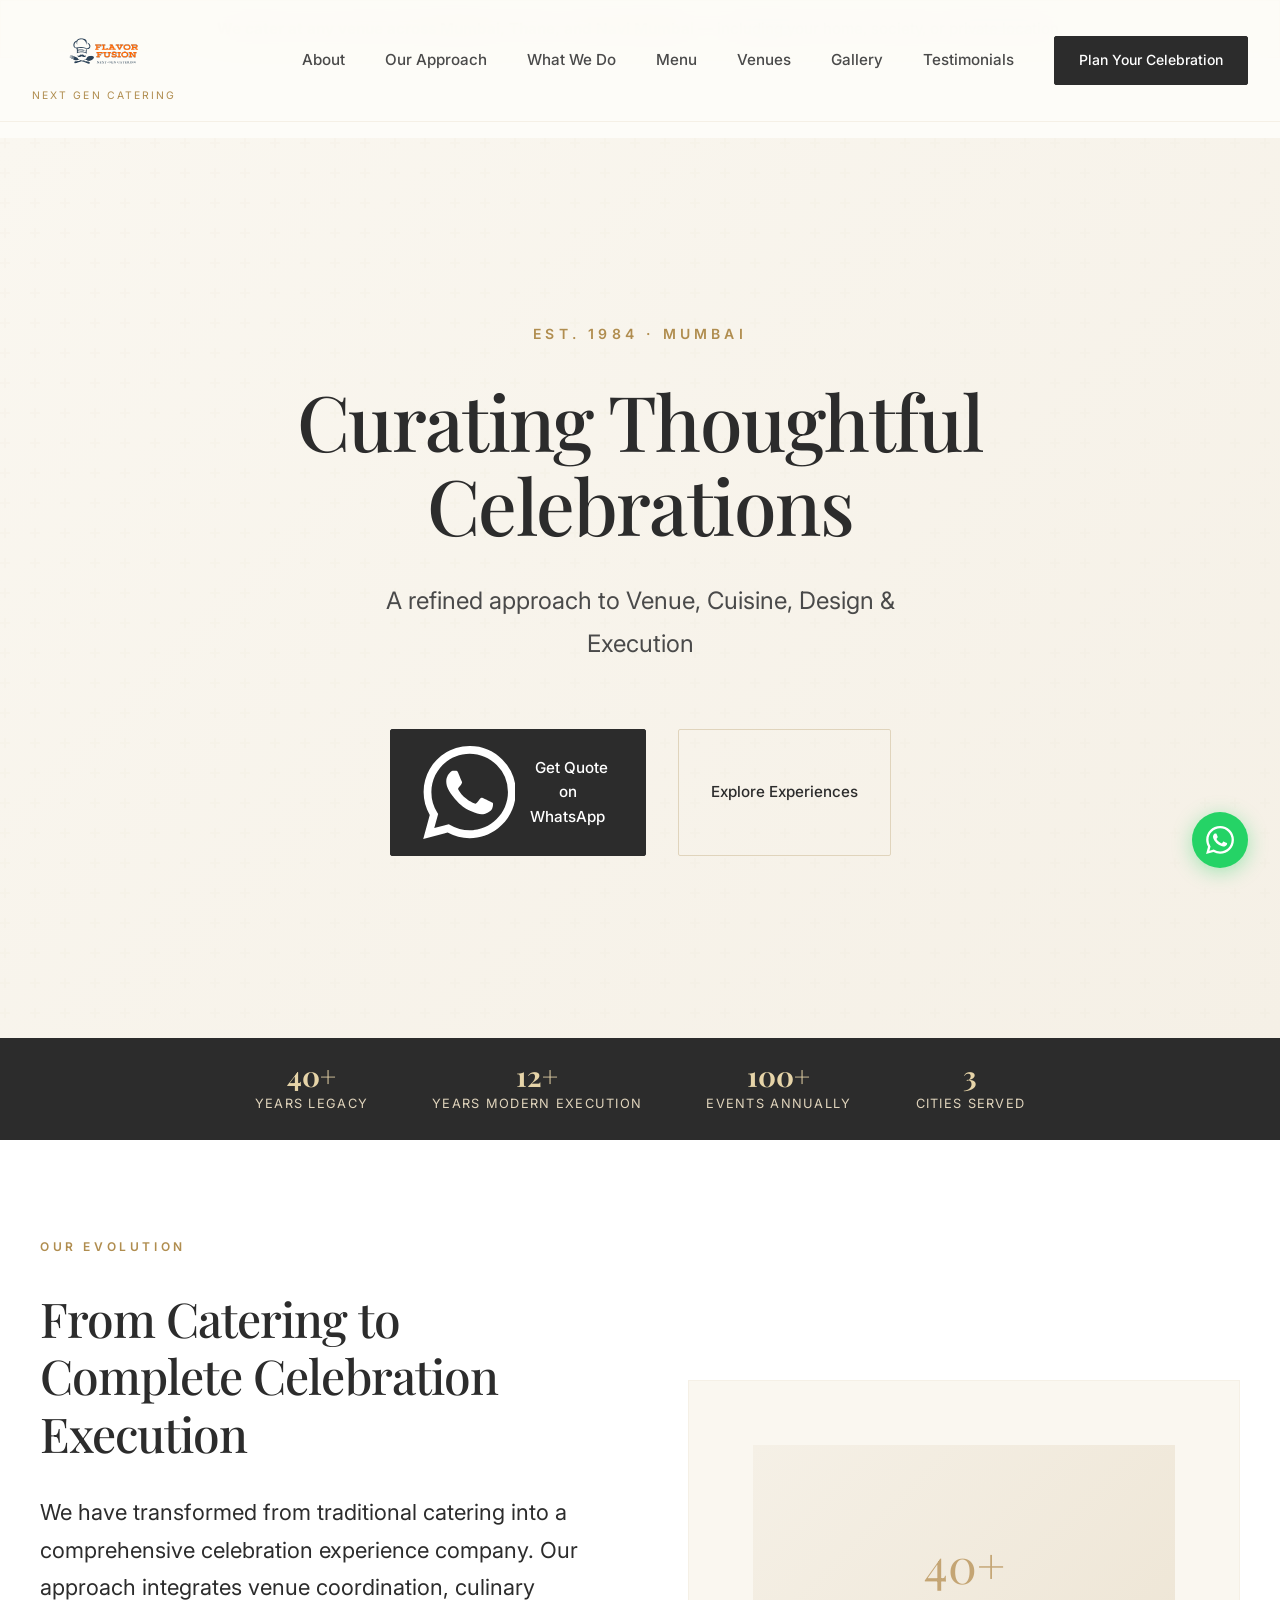
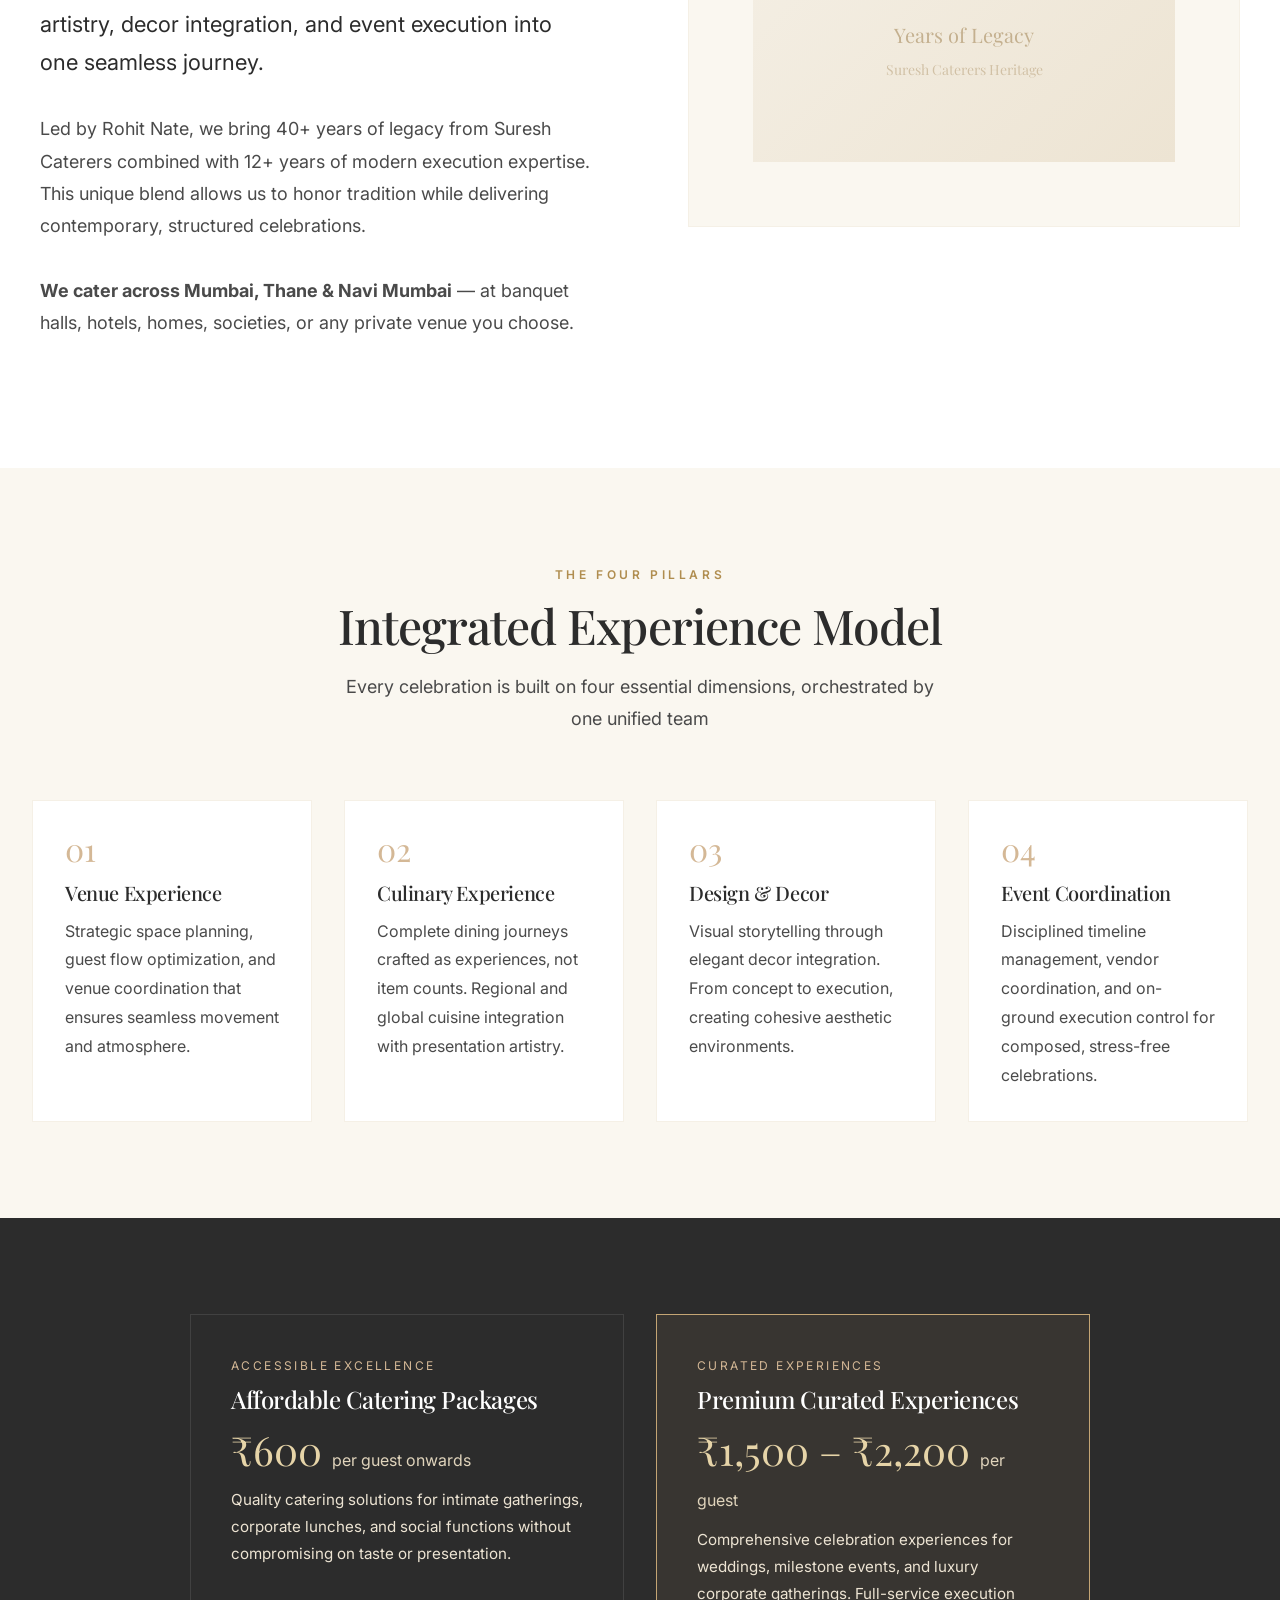
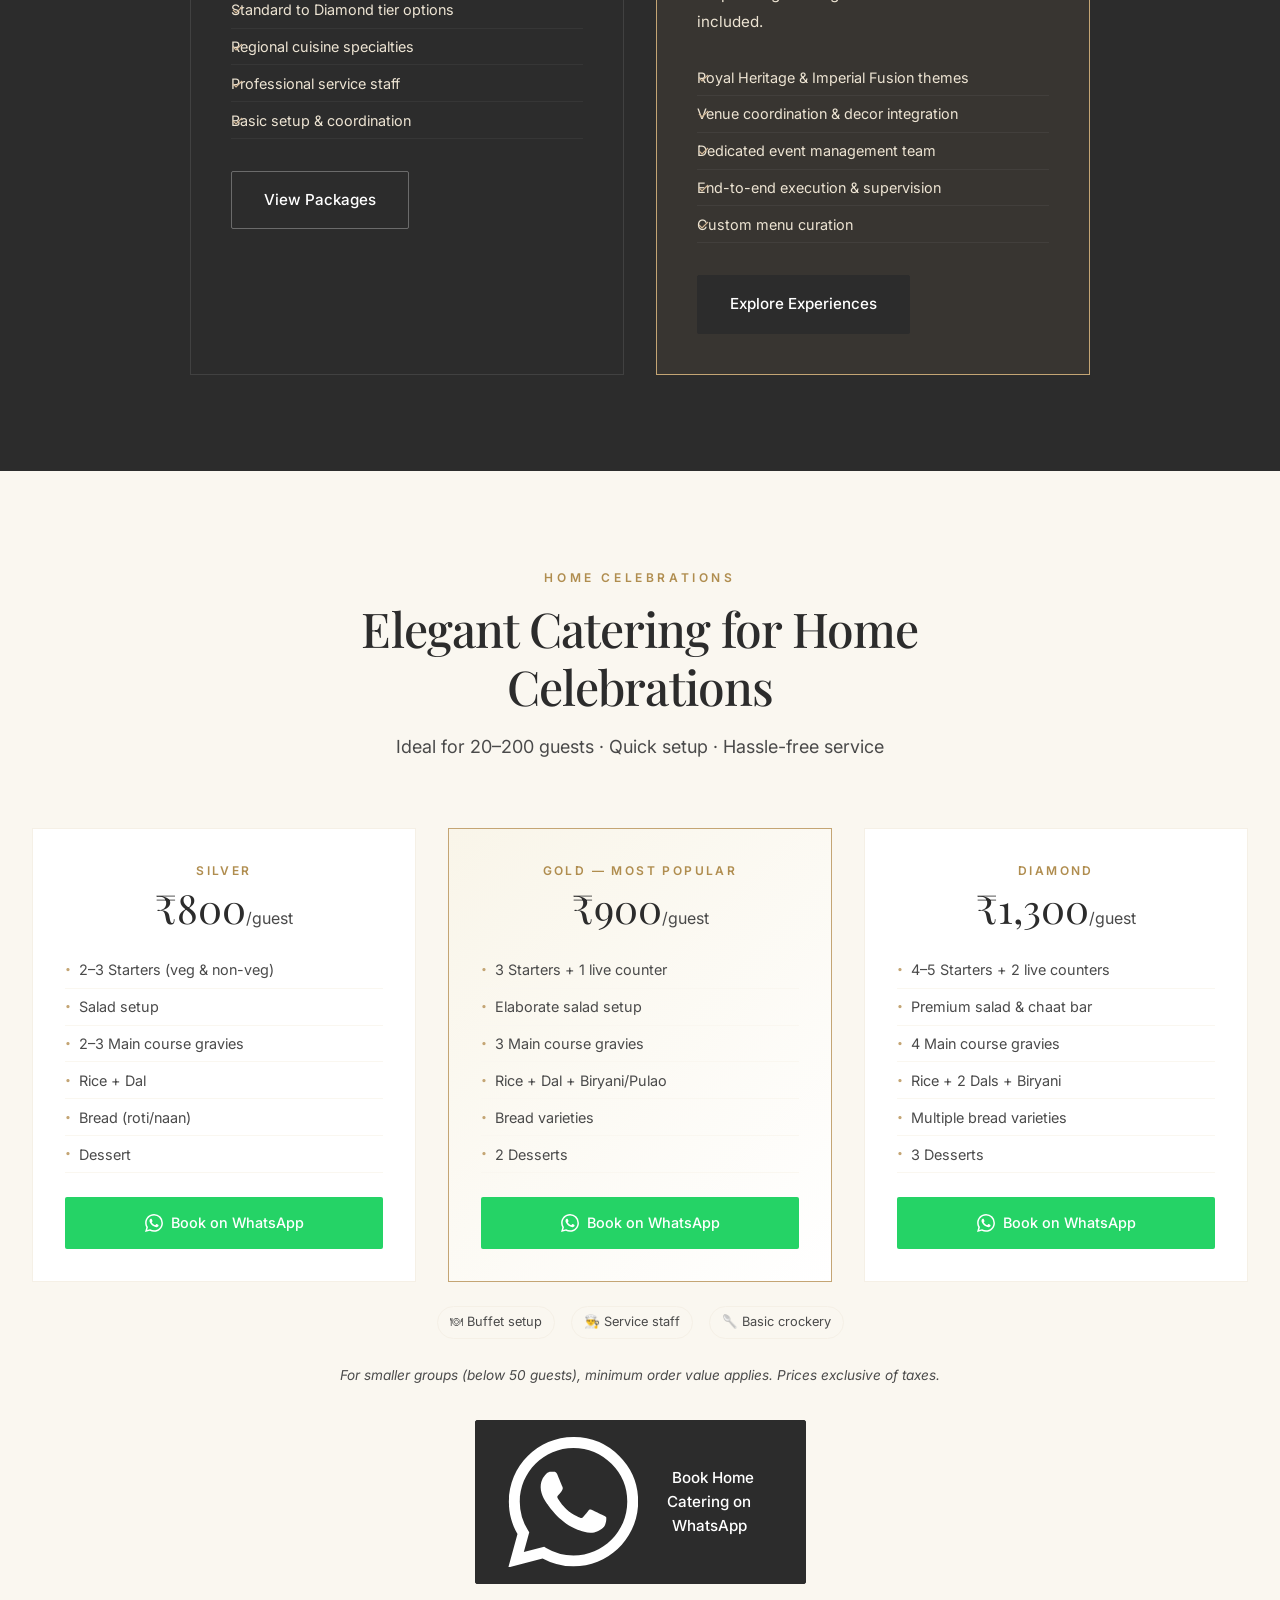
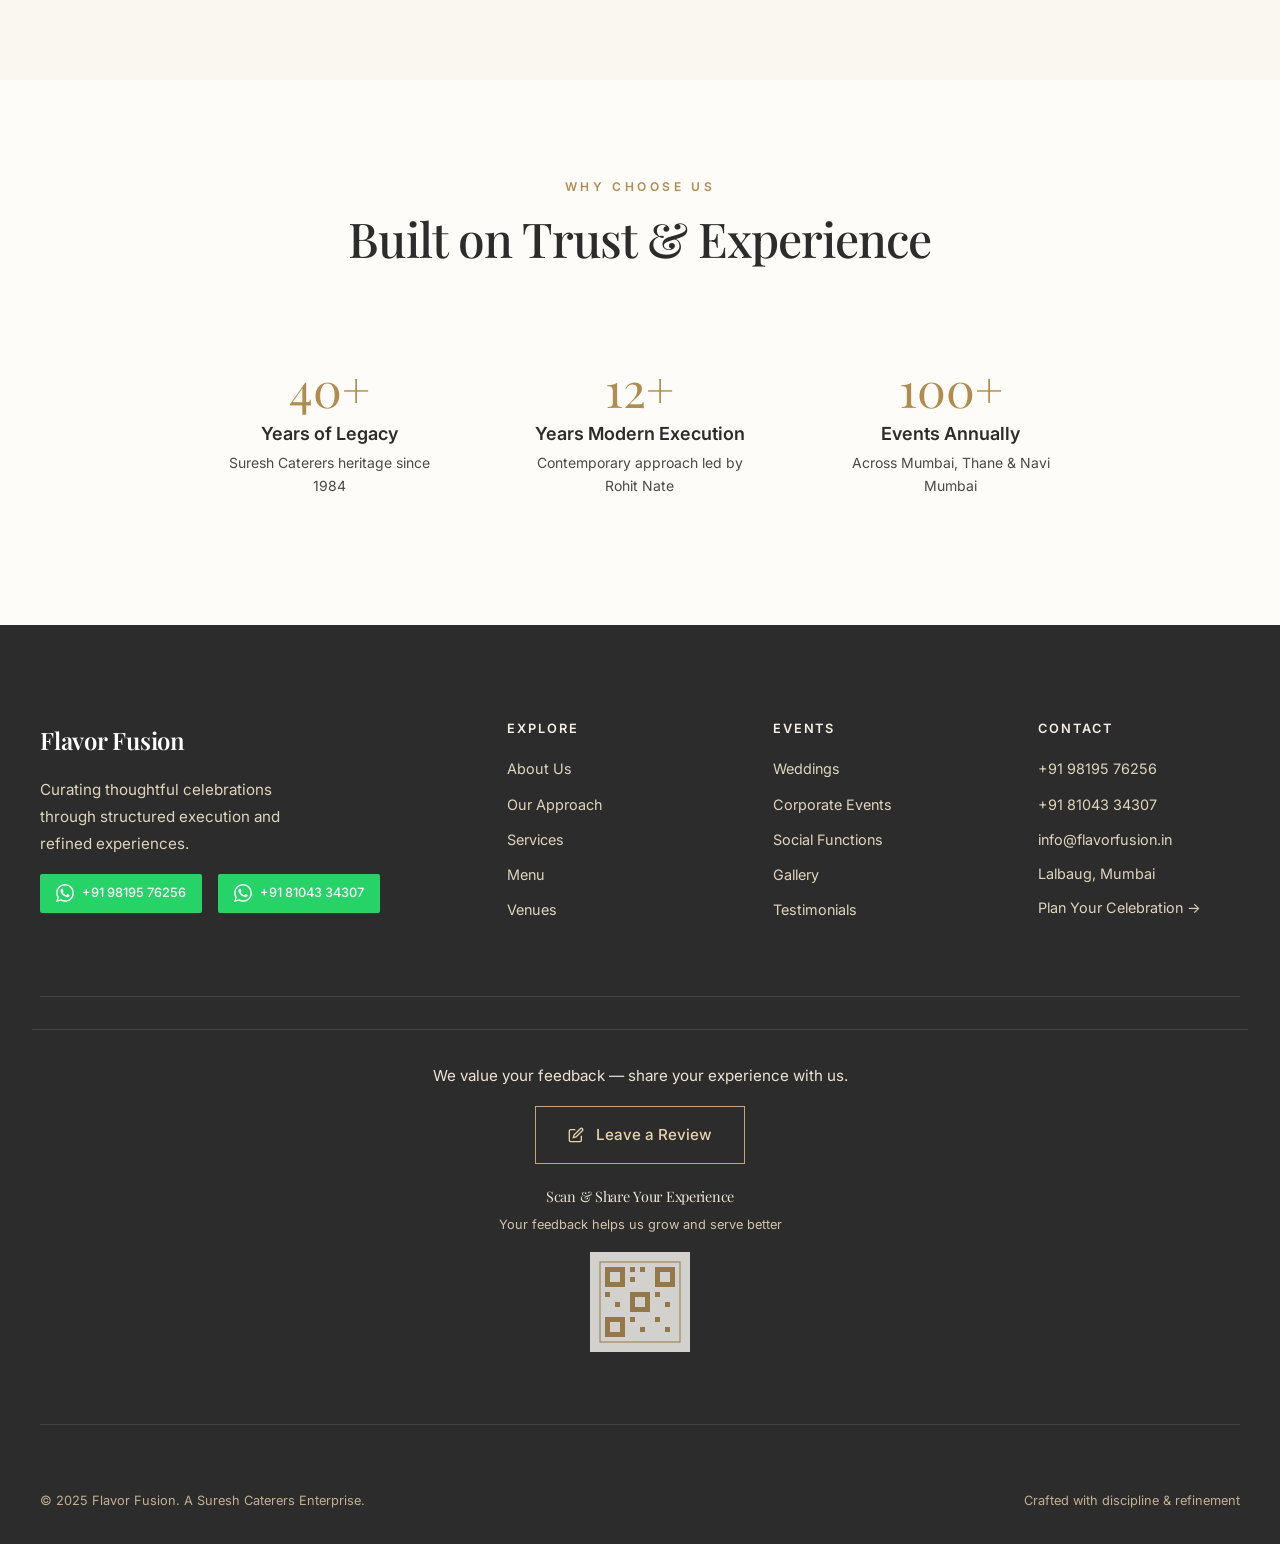
==== commit 12e4b6ee: "Update index.html" ====
--- a/index.html
+++ b/index.html
@@ -15,18 +15,18 @@
   <header class="header">
     <div class="header-container">
       <a href="index.html" class="logo">
-        <span class="logo-main">Flavor Fusion</span>
+        <img src="/logo.svg" alt="Flavor Fusion Logo" style="height:70px;">
         <span class="logo-sub">Next Gen Catering</span>
       </a>
       <nav class="nav">
-        <a href="about/index.html" class="nav-link">About</a>
-        <a href="approach/index.html" class="nav-link">Our Approach</a>
-        <a href="services/index.html" class="nav-link">What We Do</a>
-        <a href="menu/index.html" class="nav-link">Menu</a>
-        <a href="venues/index.html" class="nav-link">Venues</a>
-        <a href="gallery/index.html" class="nav-link">Gallery</a>
-        <a href="testimonials/index.html" class="nav-link">Testimonials</a>
-        <a href="contact/index.html" class="nav-cta">Plan Your Celebration</a>
+        <a href="/about/" class="nav-link">About</a>
+        <a href="/approach/" class="nav-link">Our Approach</a>
+        <a href="/services/" class="nav-link">What We Do</a>
+        <a href="/menu/" class="nav-link">Menu</a>
+        <a href="/venues/" class="nav-link">Venues</a>
+        <a href="/gallery/" class="nav-link">Gallery</a>
+        <a href="/testimonials/" class="nav-link">Testimonials</a>
+        <a href="/contact/" class="nav-cta">Plan Your Celebration</a>
       </nav>
       <div class="menu-toggle"><span></span><span></span><span></span></div>
     </div>
@@ -207,13 +207,13 @@
       </div>
       <div class="footer-nav">
         <h4 class="footer-title">Explore</h4>
-        <ul class="footer-links">
-          <li><a href="about/index.html">About Us</a></li>
-          <li><a href="approach/index.html">Our Approach</a></li>
-          <li><a href="services/index.html">Services</a></li>
-          <li><a href="menu/index.html">Menu</a></li>
-          <li><a href="venues/index.html">Venues</a></li>
-        </ul>
+      <ul class="footer-links">
+         <li><a href="/about/">About Us</a></li>
+         <li><a href="/approach/">Our Approach</a></li>
+         <li><a href="/services/">Services</a></li>
+         <li><a href="/menu/">Menu</a></li>
+         <li><a href="/venues/">Venues</a></li>
+      </ul>
       </div>
       <div class="footer-nav">
         <h4 class="footer-title">Events</h4>
@@ -256,4 +256,4 @@
   <script src="main.js"></script>
 
 </body>
-</html>+</html>
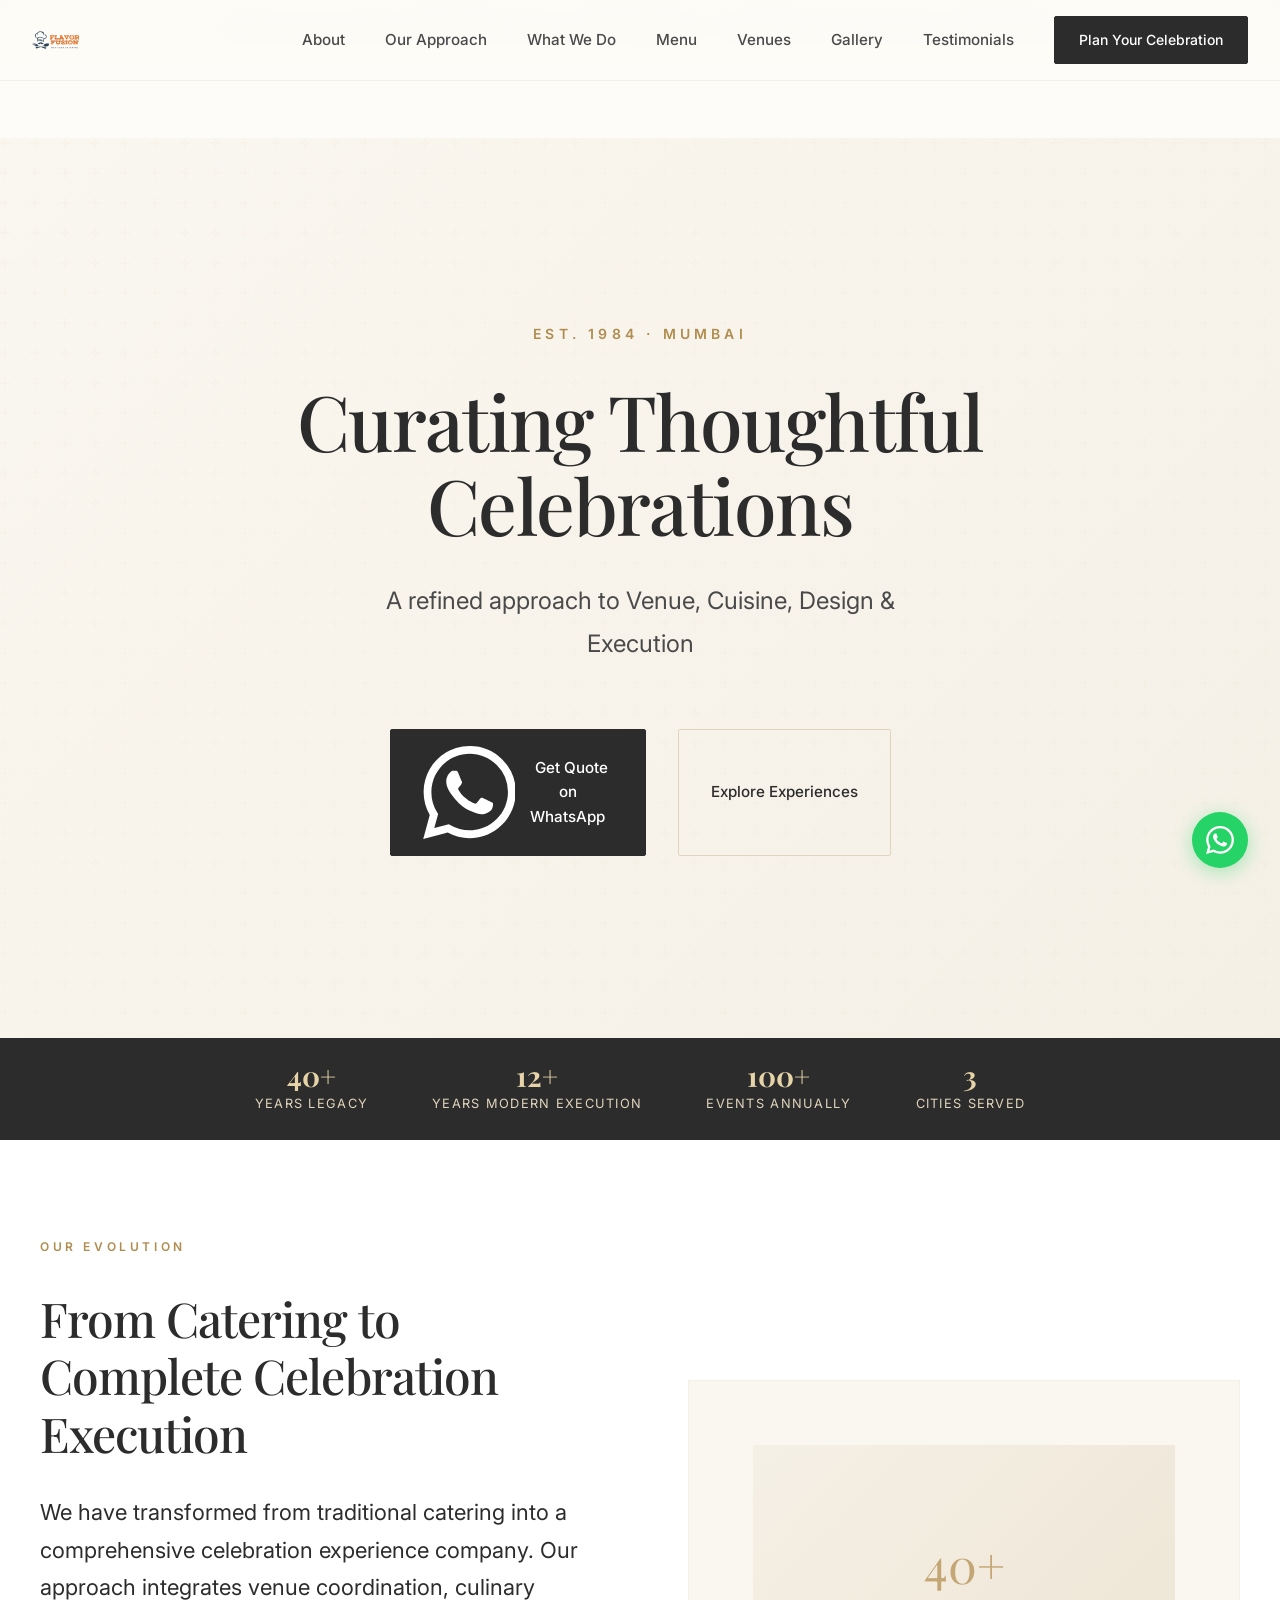
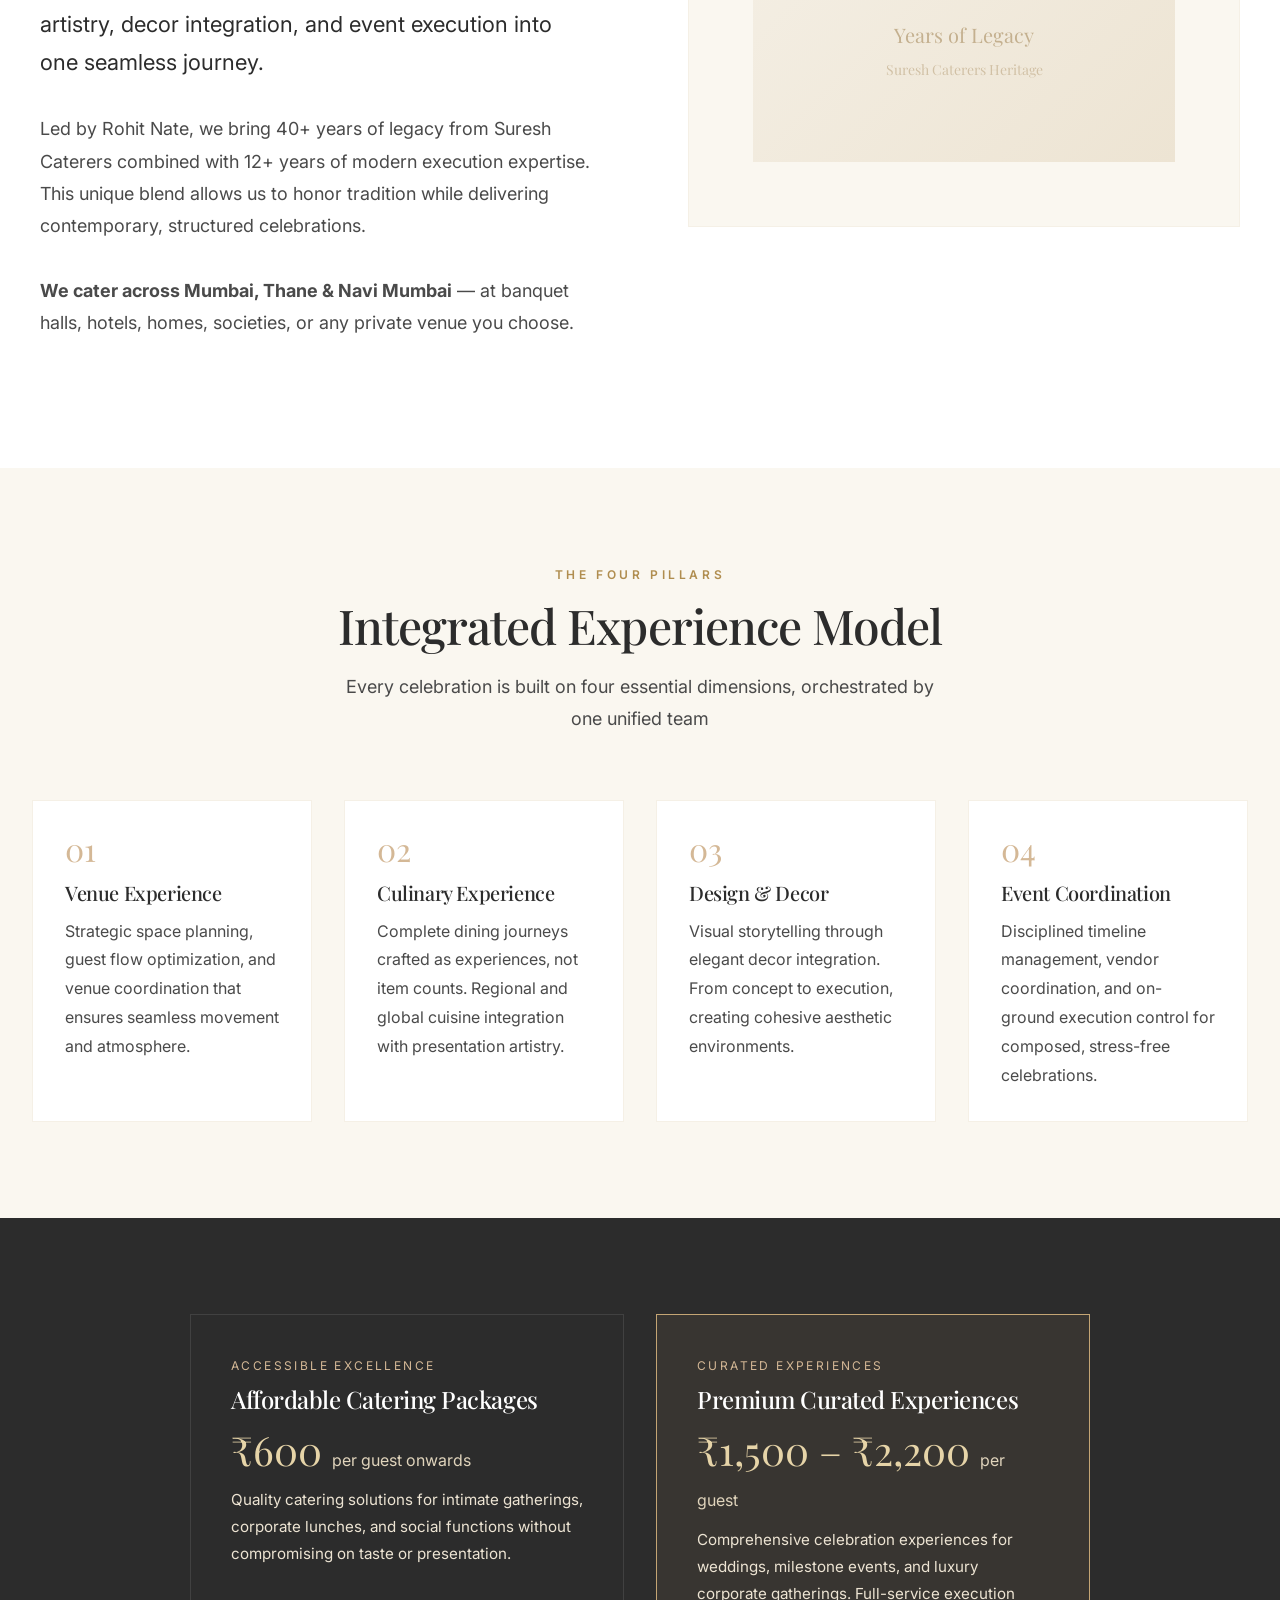
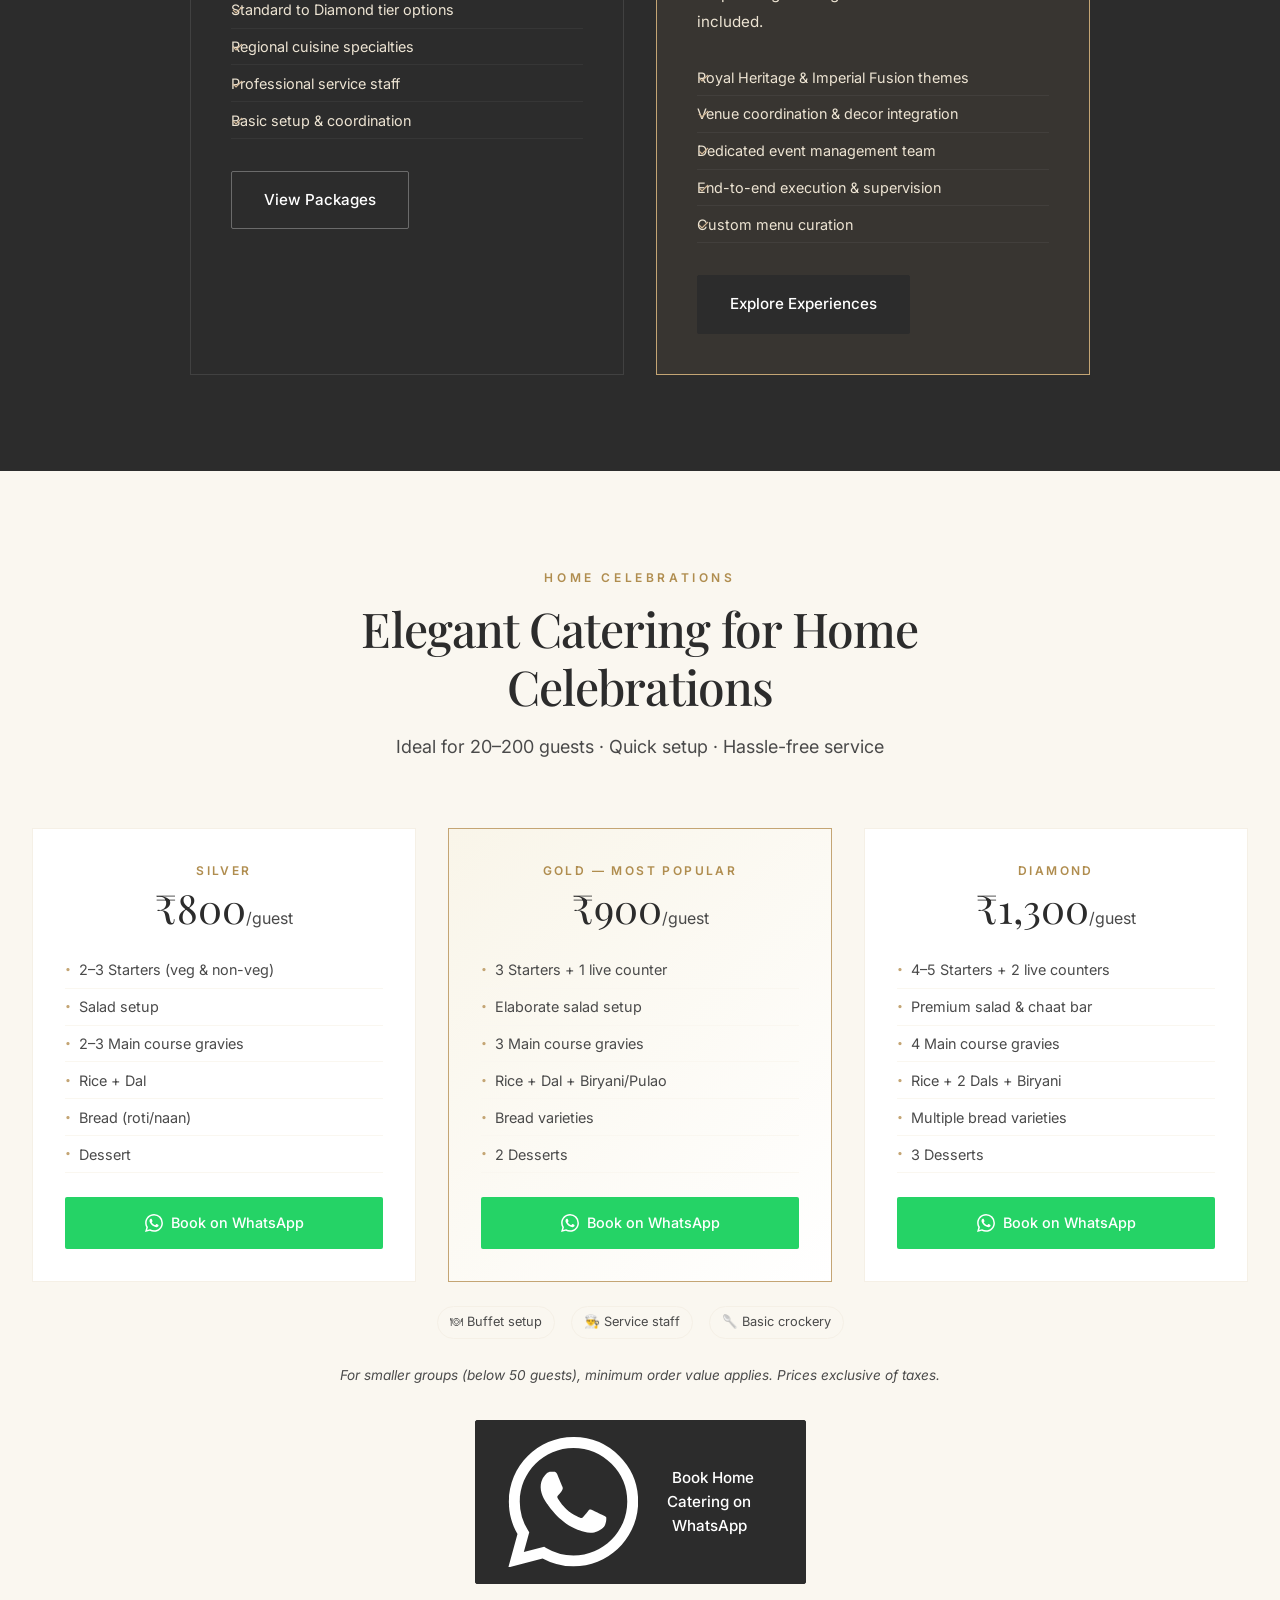
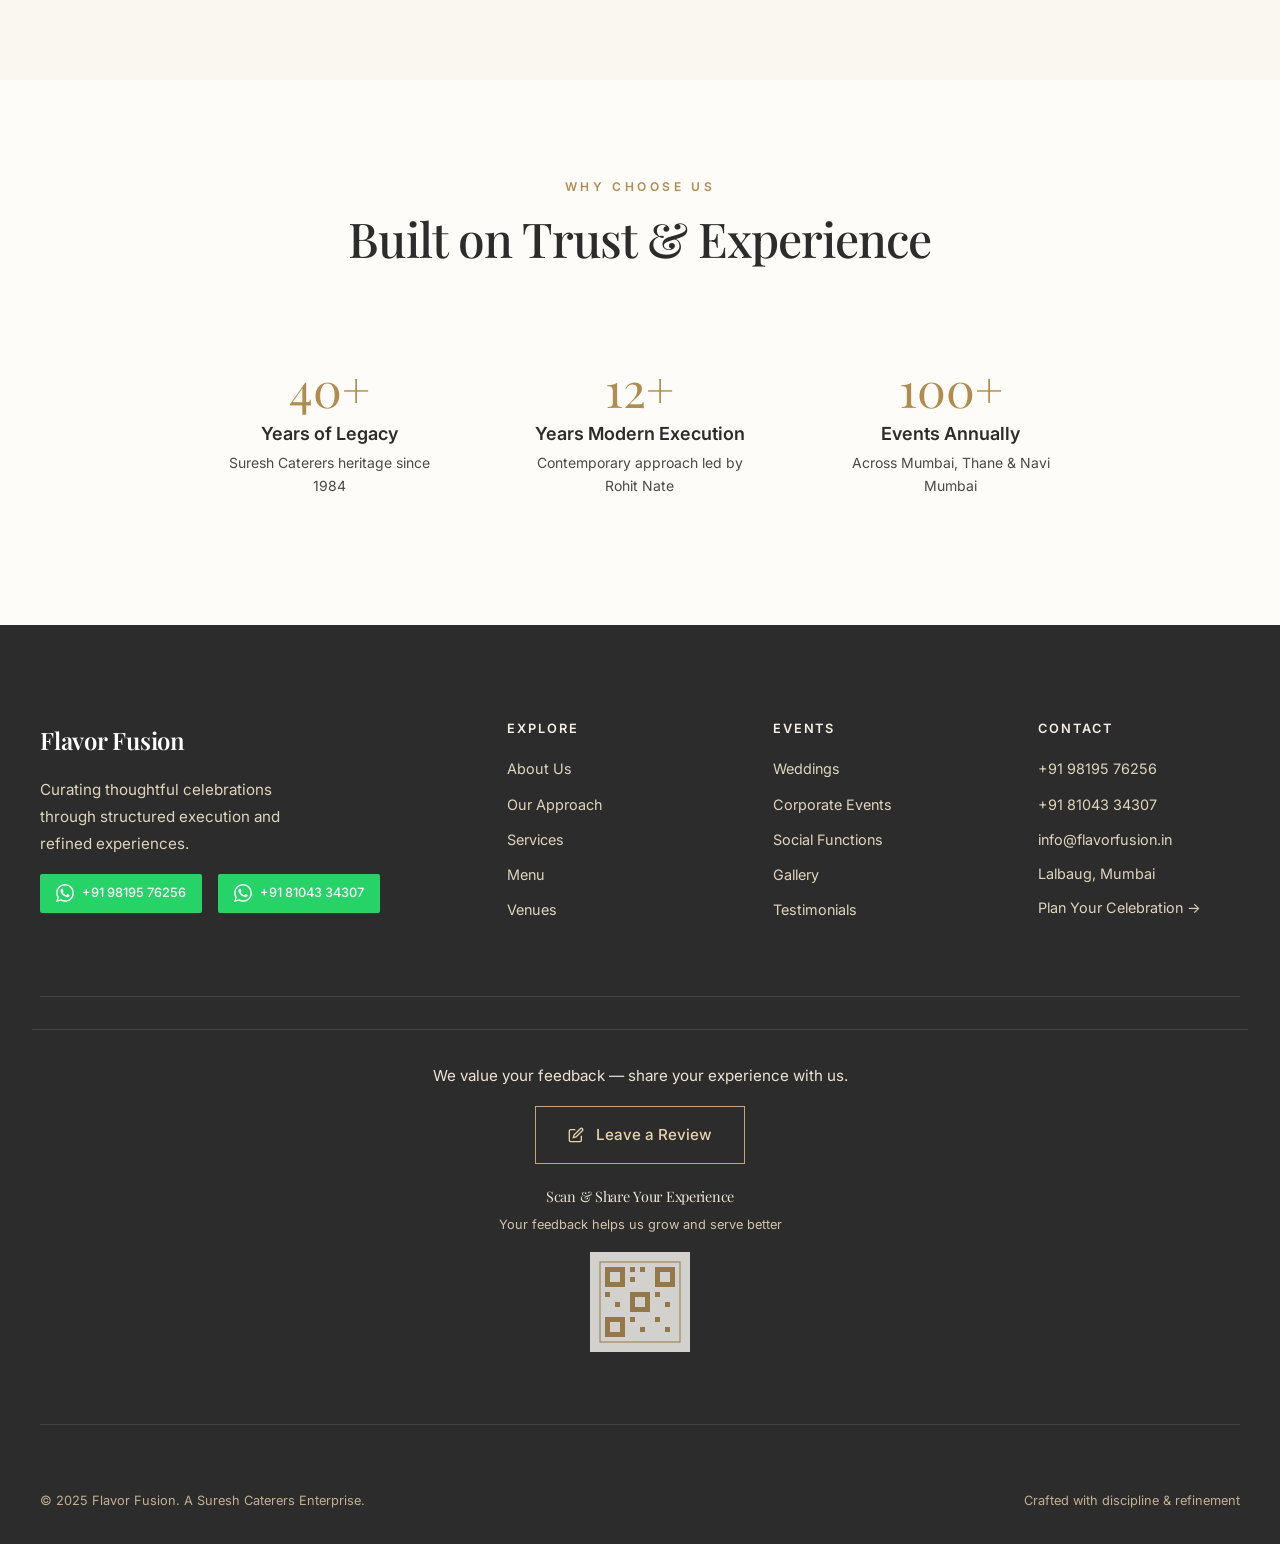
==== commit 67a361ad: "Update index.html" ====
--- a/index.html
+++ b/index.html
@@ -14,9 +14,9 @@
 
   <header class="header">
     <div class="header-container">
-      <a href="index.html" class="logo">
-        <img src="/logo.svg" alt="Flavor Fusion Logo" style="height:70px;">
-        <span class="logo-sub">Next Gen Catering</span>
+    <a href="/" class="logo">
+       <img src="/logo.svg" alt="Flavor Fusion Logo" class="logo-img">
+    </a>
       </a>
       <nav class="nav">
         <a href="/about/" class="nav-link">About</a>
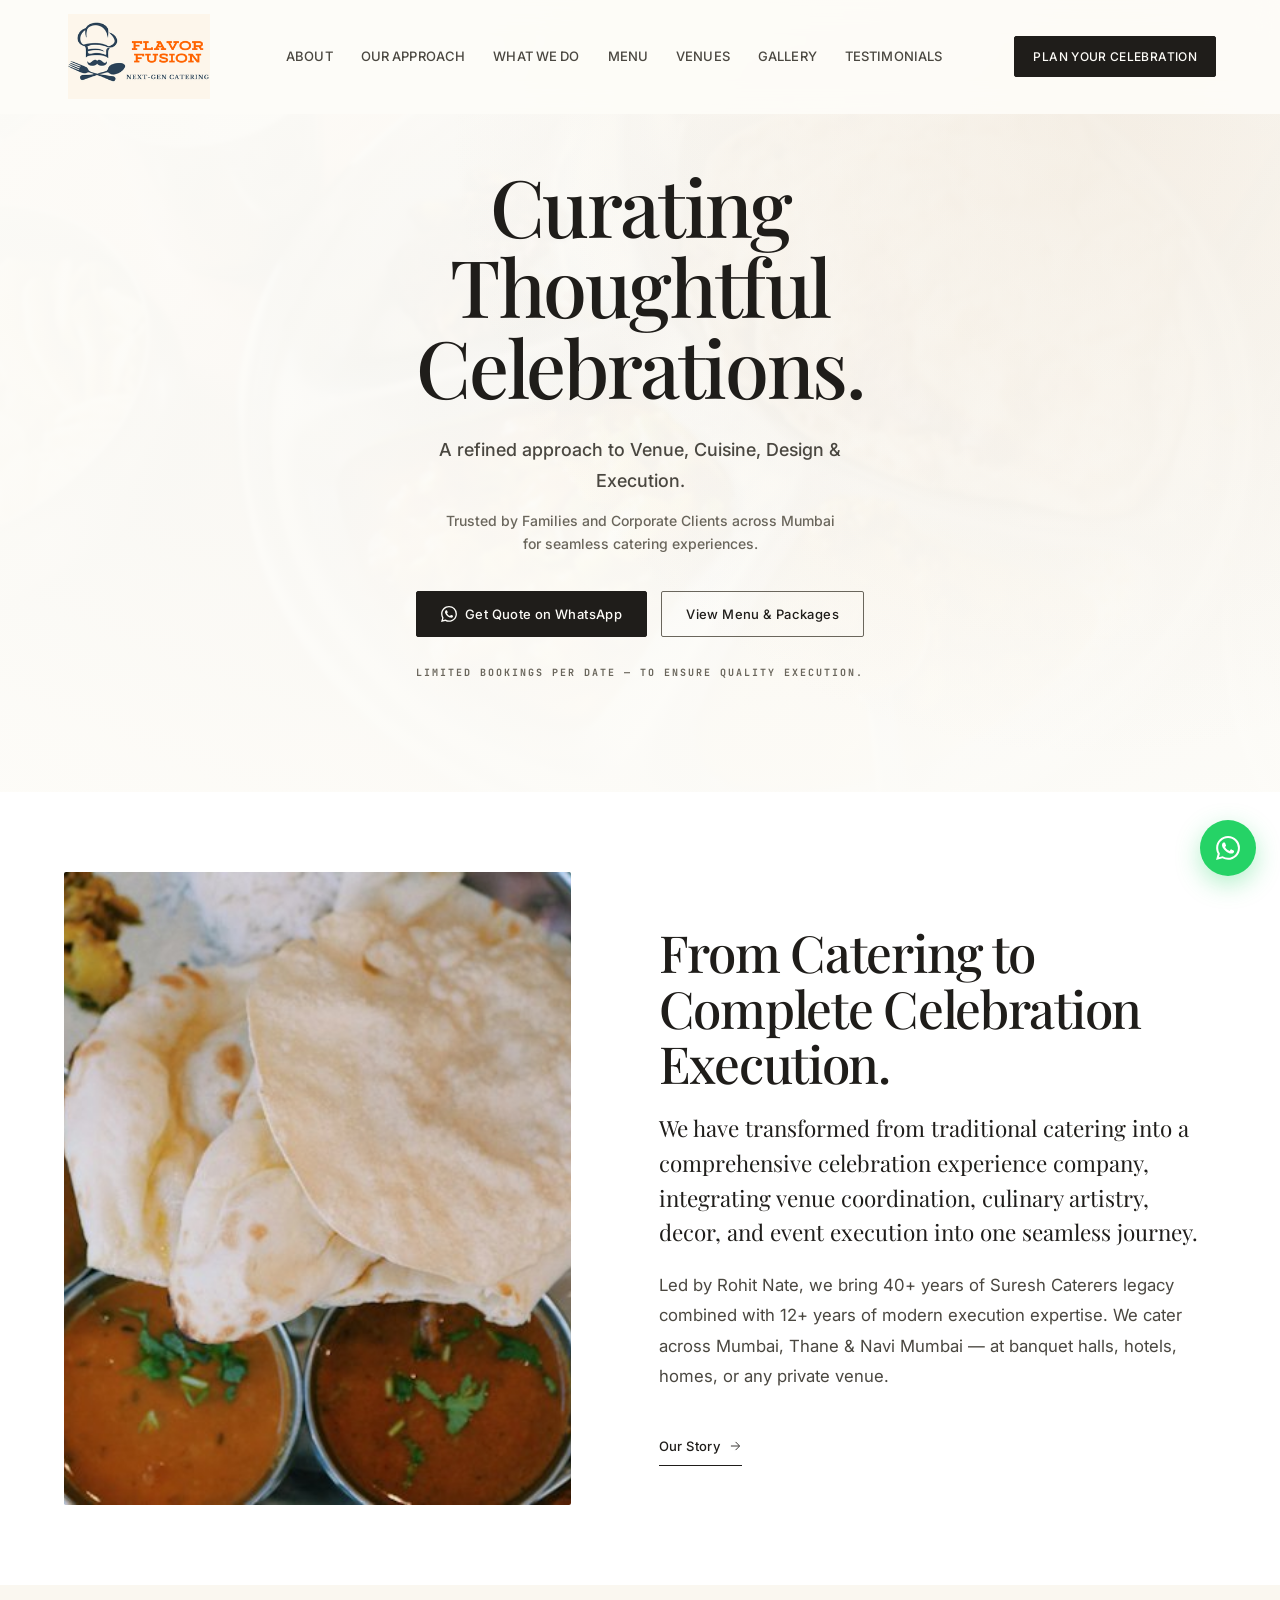
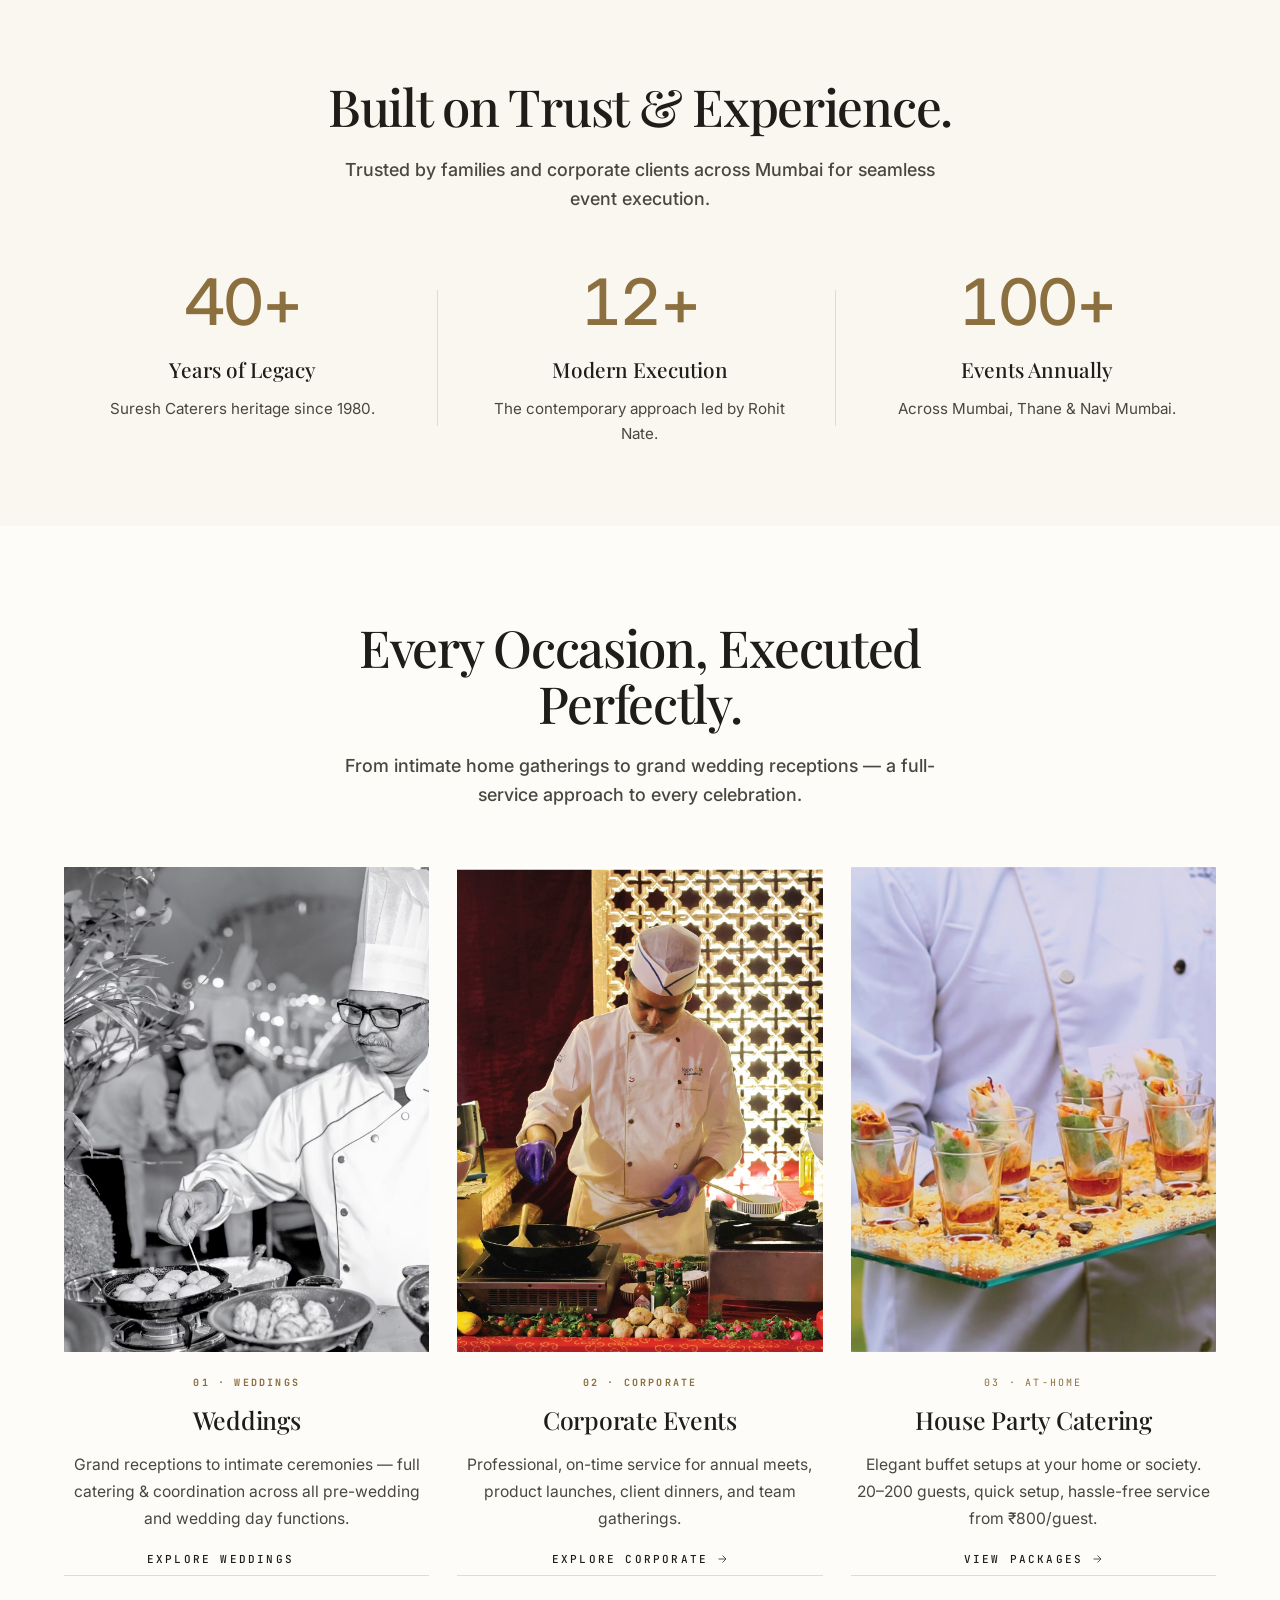
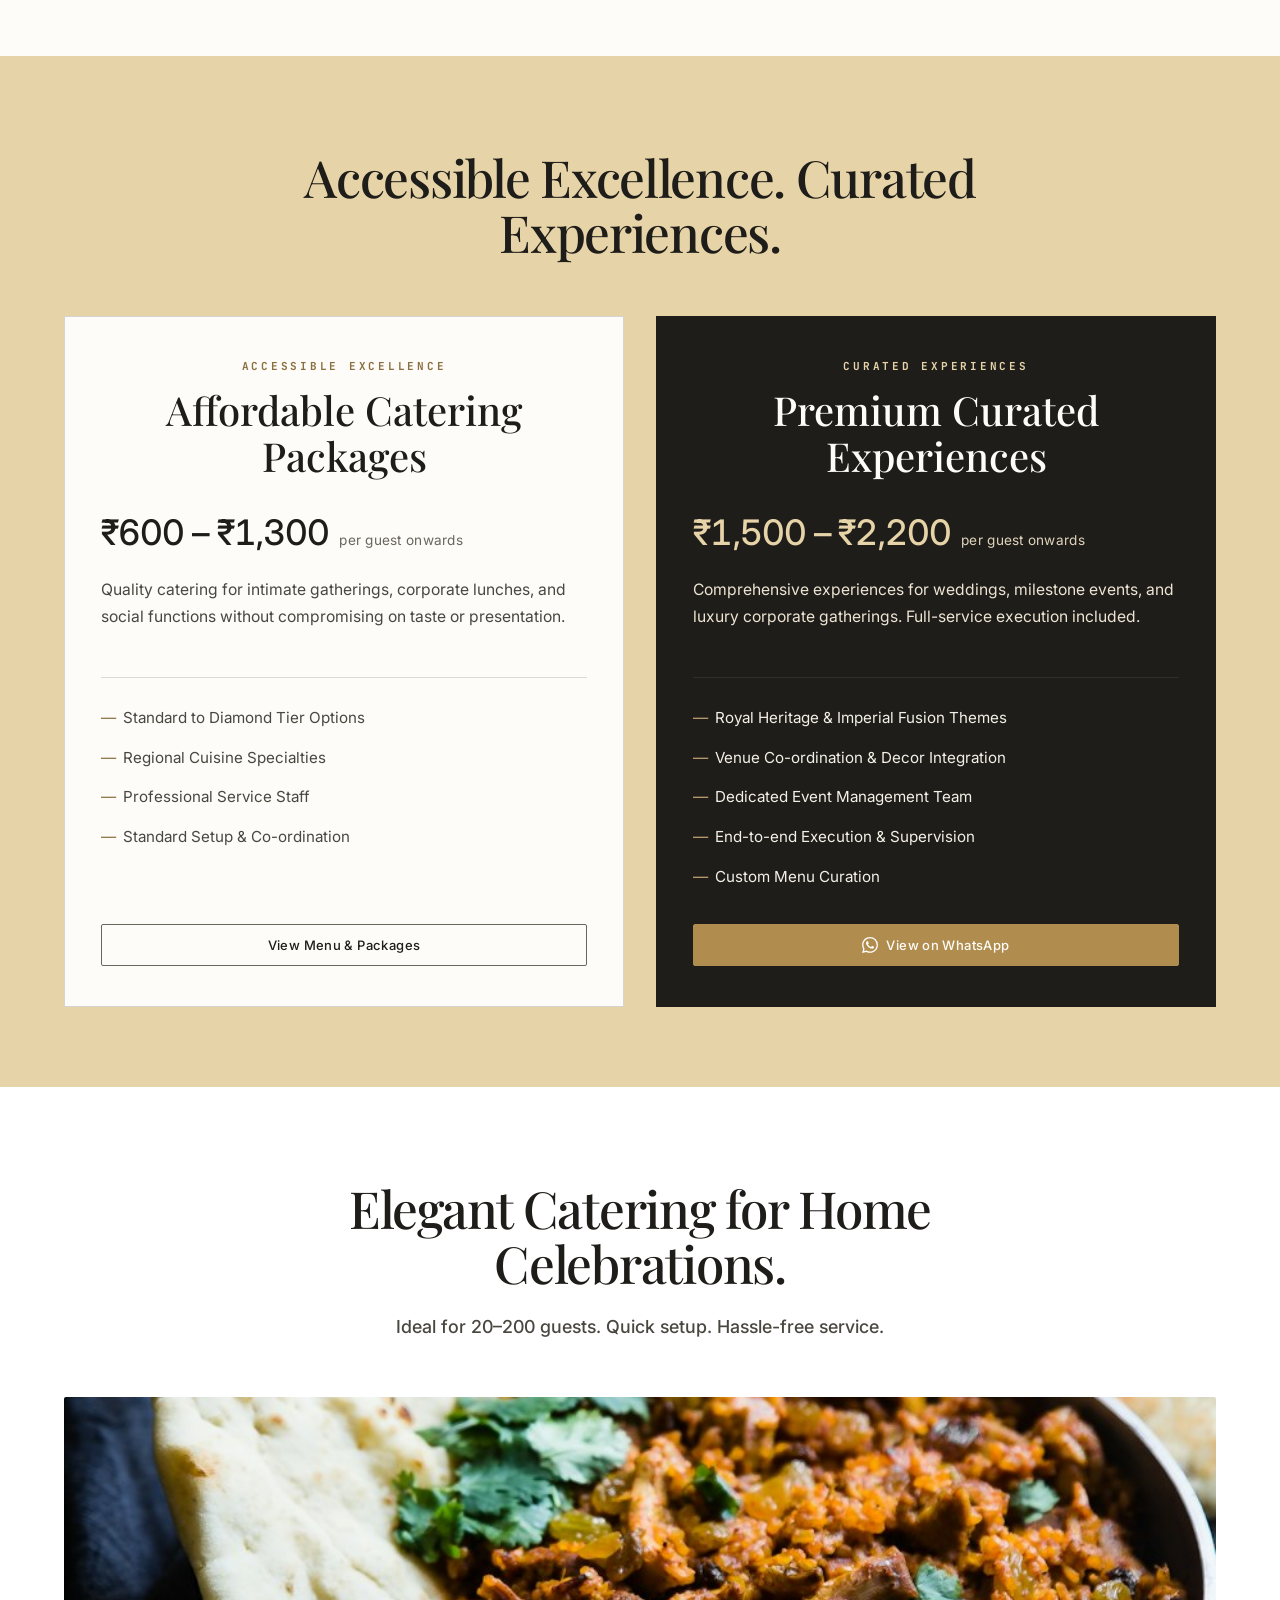
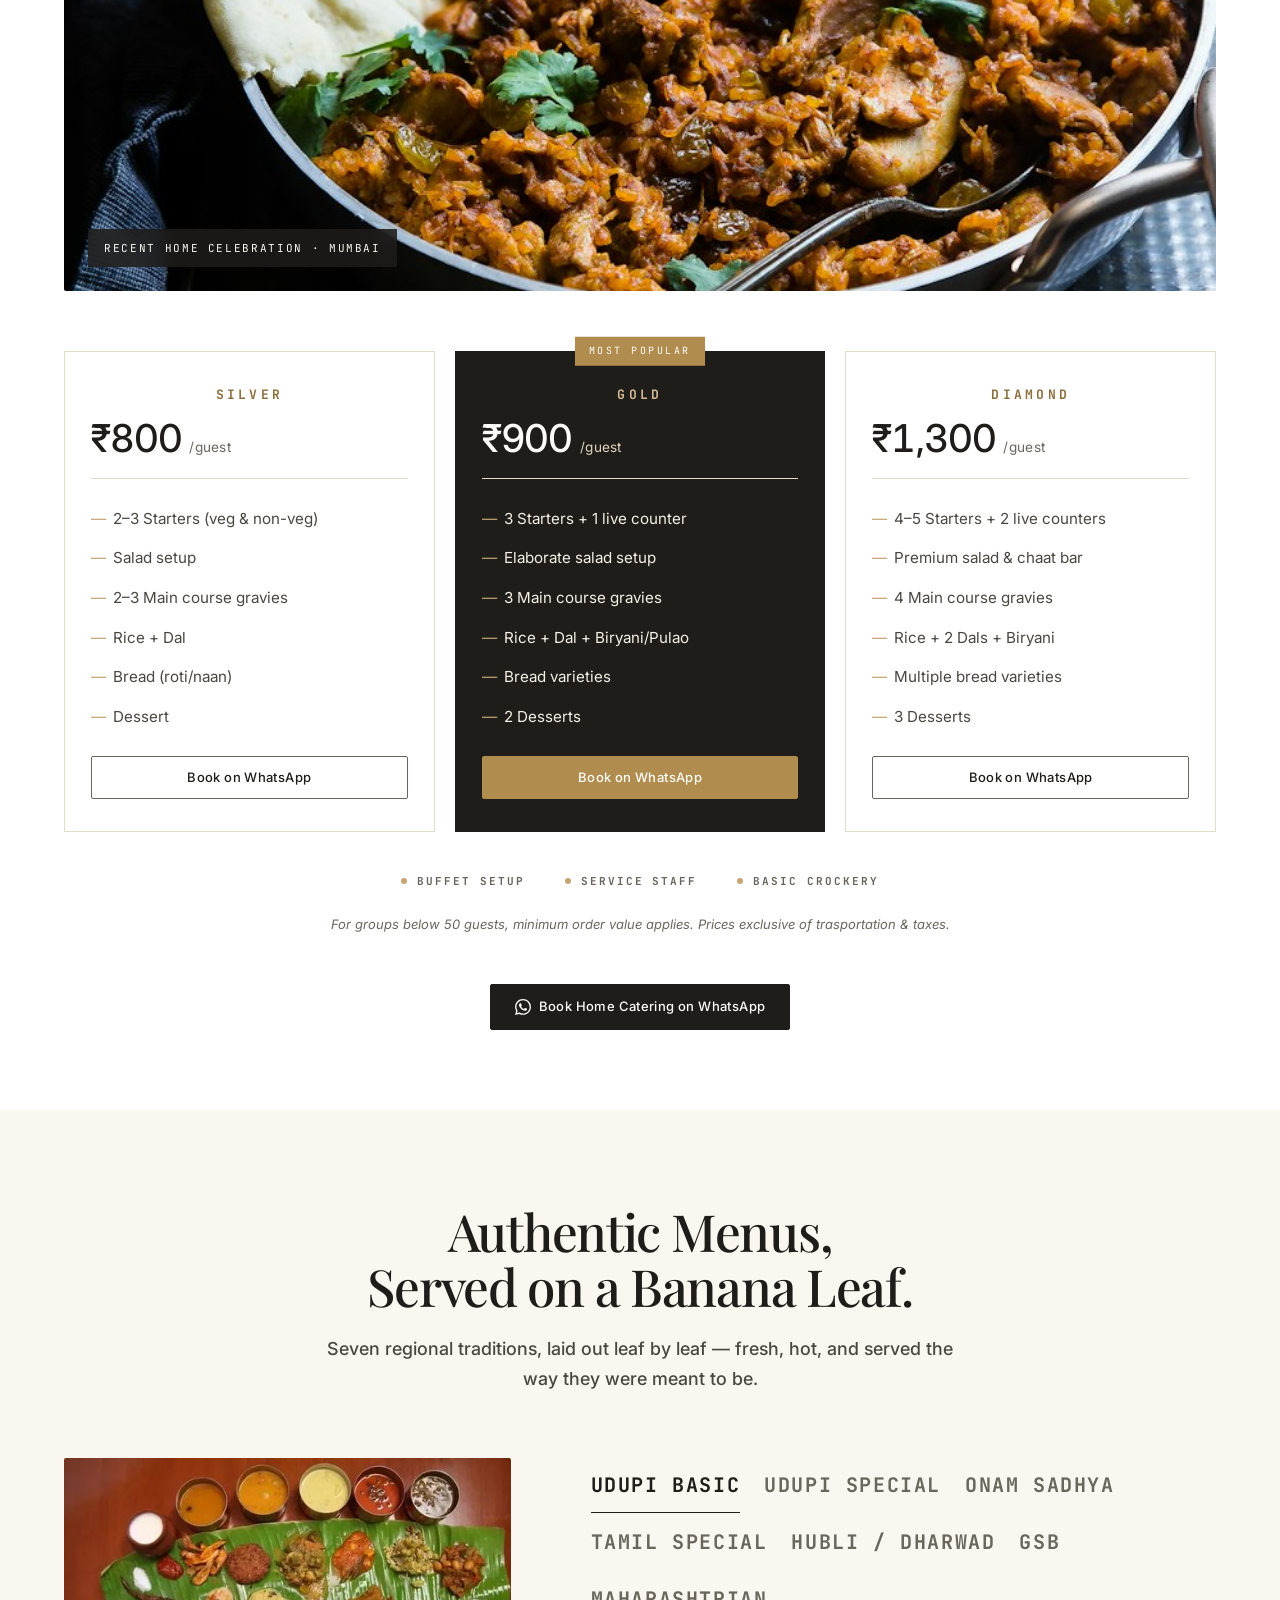
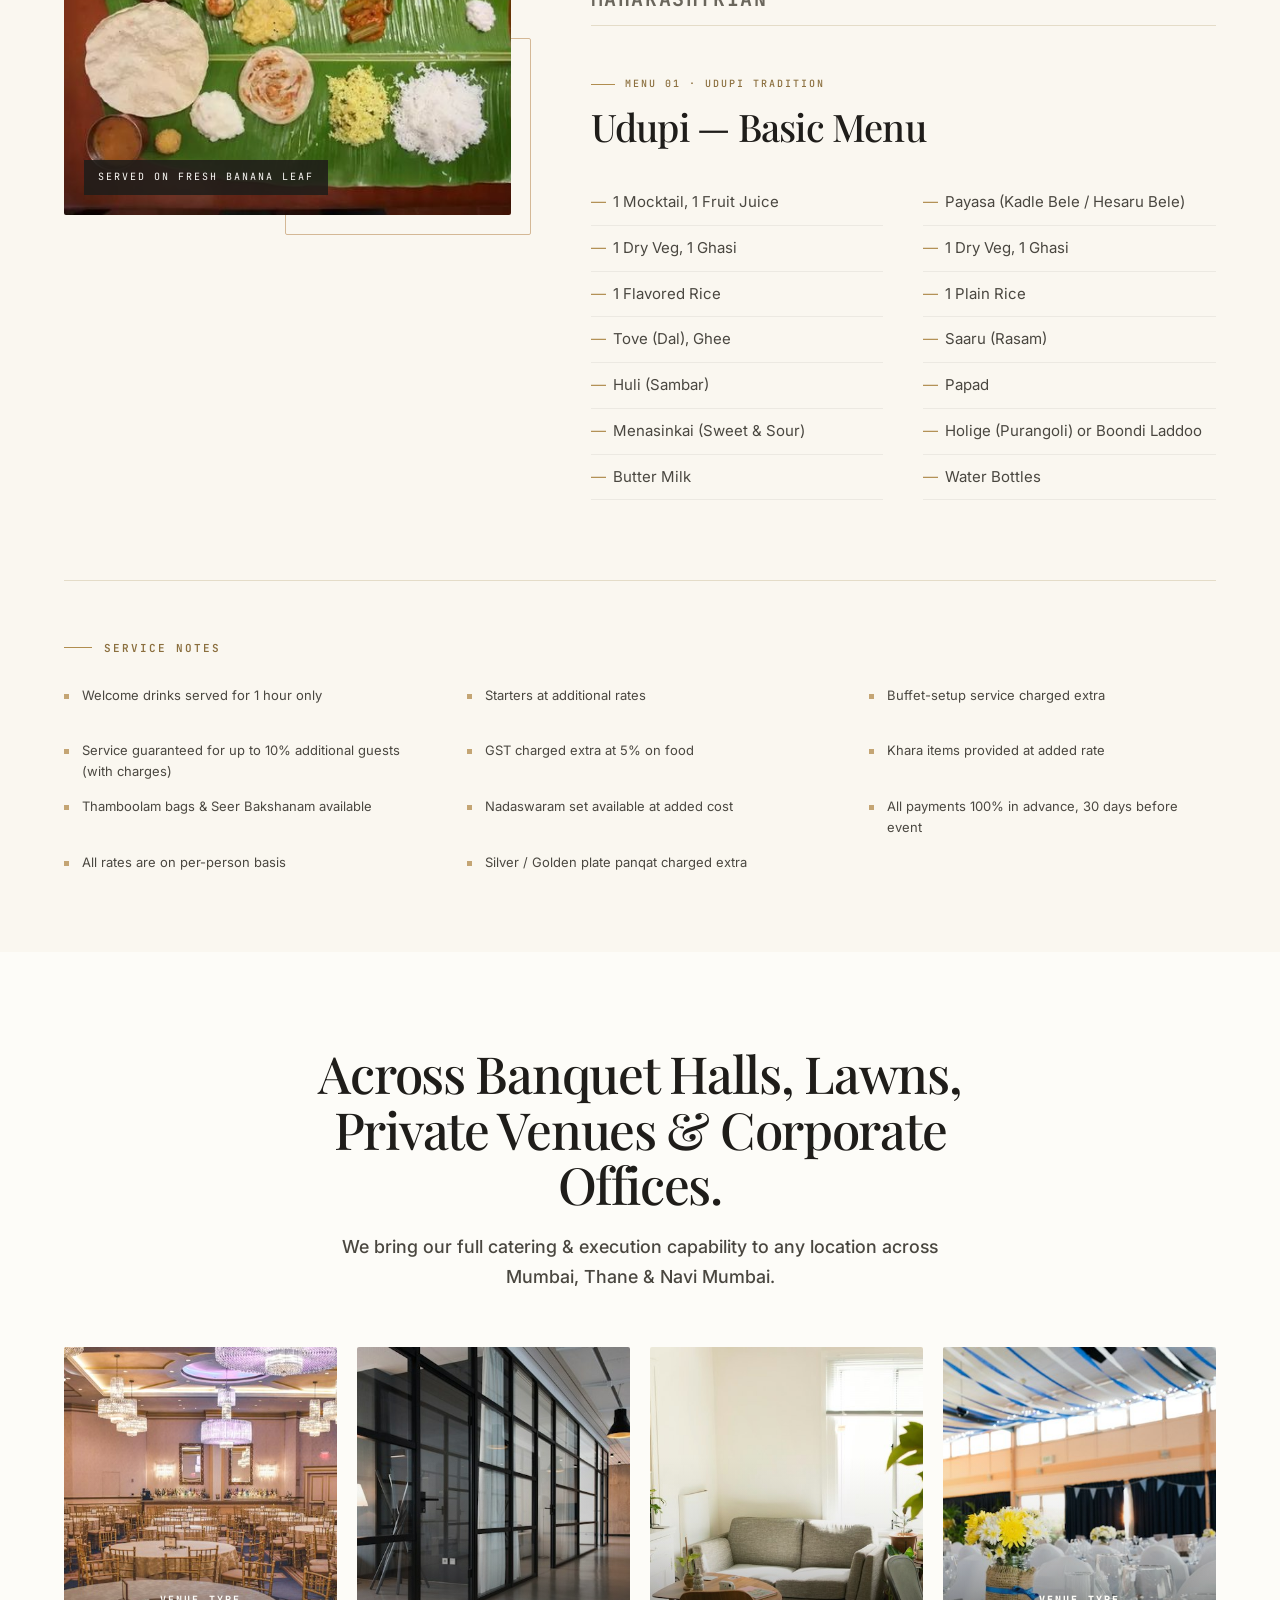
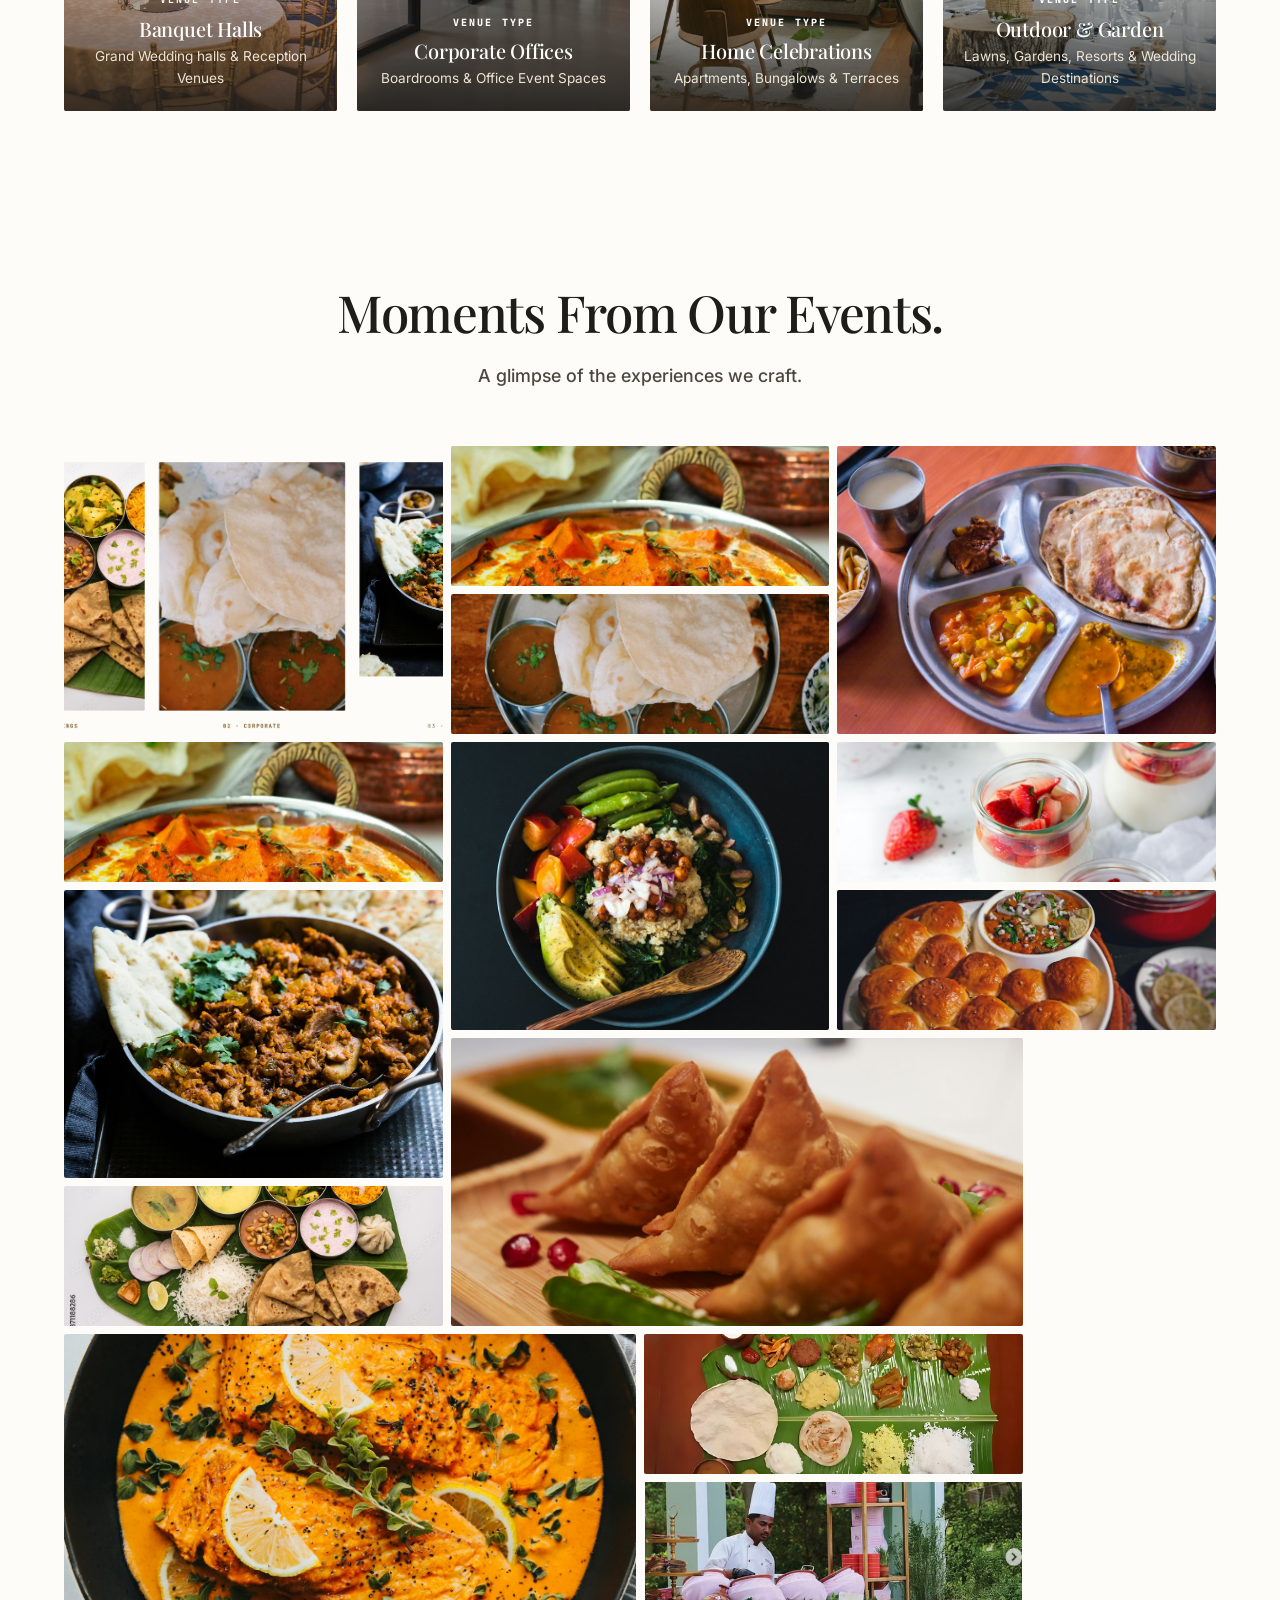
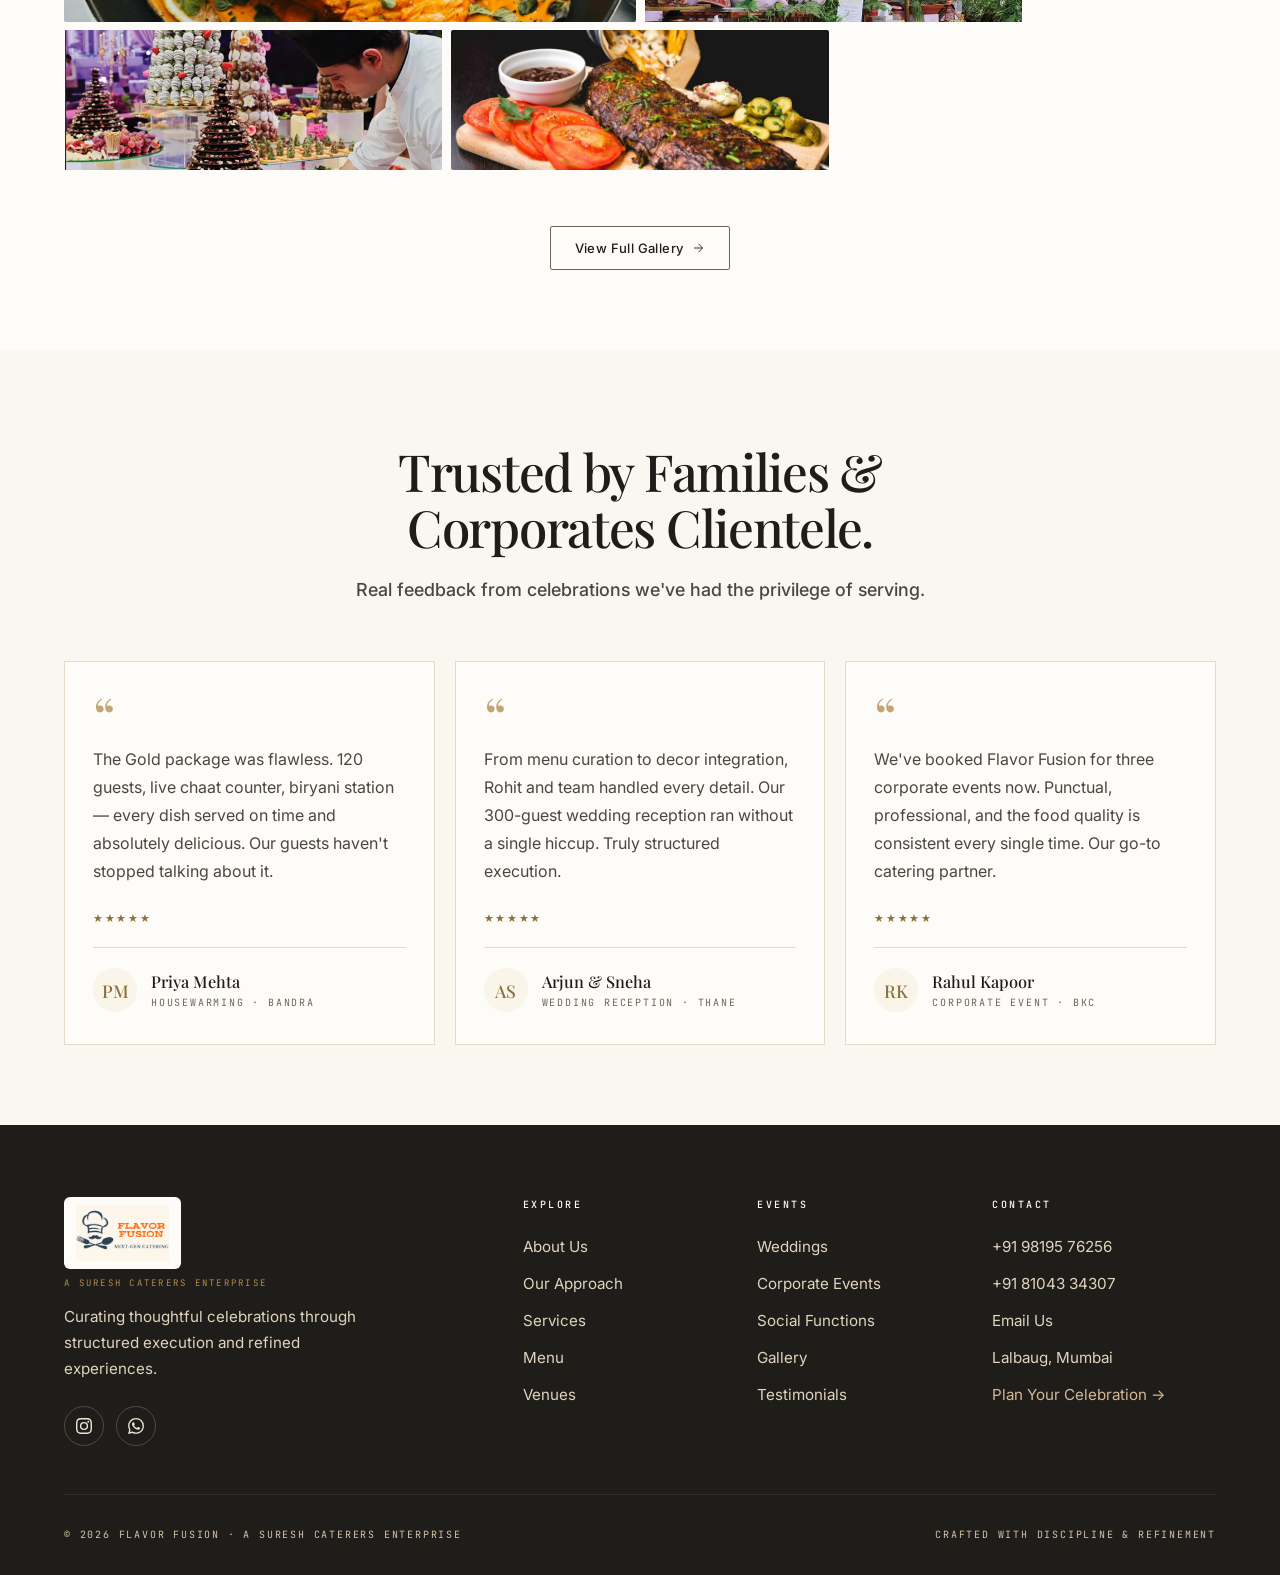
==== commit 10bc7328: "Adopt supplied Flavor Fusion refined website design" ====
--- a/index.html
+++ b/index.html
@@ -1,141 +1,1482 @@
 <!DOCTYPE html>
 <html lang="en">
 <head>
-  <meta charset="UTF-8">
-  <meta name="viewport" content="width=device-width, initial-scale=1.0">
-  <title>Curating Thoughtful Celebrations | Flavor Fusion – Next Gen Catering</title>
-  <meta name="description" content="Premium catering and event execution in Mumbai. 40+ years legacy, 12+ years modern execution.">
-  <link rel="preconnect" href="https://fonts.googleapis.com">
-  <link rel="preconnect" href="https://fonts.gstatic.com" crossorigin>
-  <link href="https://fonts.googleapis.com/css2?family=Playfair+Display:wght@400;500;600;700&family=Inter:wght@300;400;500;600&display=swap" rel="stylesheet">
-  <link rel="stylesheet" href="styles.css">
+<meta charset="UTF-8">
+<meta name="viewport" content="width=device-width, initial-scale=1.0">
+<title>Curating Thoughtful Celebrations | Flavor Fusion – Next Gen Catering</title>
+<meta name="description" content="Premium catering and event execution in Mumbai. 40+ years legacy, 12+ years modern execution.">
+<link rel="preconnect" href="https://fonts.googleapis.com">
+<link rel="preconnect" href="https://fonts.gstatic.com" crossorigin>
+<link href="https://fonts.googleapis.com/css2?family=Playfair+Display:wght@400;500;600;700&family=Inter:wght@300;400;500;600&family=JetBrains+Mono:wght@400;500&display=swap" rel="stylesheet">
+<link rel="icon" type="image/svg+xml" href="images/logo.svg">
+<style>
+  :root{
+    --cream-50:#FDFCF8;
+    --cream-100:#FAF7F0;
+    --cream-150:#F7F2E7;
+    --cream-200:#F5F0E6;
+    --cream-300:#EDE4D3;
+    --cream-400:#E0D4BC;
+    --cream-500:#D4C4A8;
+    --cream-600:#C4B08F;
+    --cream-700:#A89475;
+    --cream-800:#8B7A5C;
+    --cream-900:#6B5E47;
+    --gold-100:#F9F5E9;
+    --gold-300:#E6D4A8;
+    --gold-400:#D4B896;
+    --gold-500:#C4A574;
+    --gold-600:#B08D4F;
+    --gold-700:#8B6F3E;
+    --charcoal:#1F1D1A;
+    --charcoal-light:#4A4740;
+    --charcoal-muted:#6A665C;
+    --white:#FFFFFF;
+    --rule:#E4DCC8;
+
+    --font-serif:'Playfair Display', Georgia, serif;
+    --font-sans:'Inter', -apple-system, sans-serif;
+    --font-mono:'JetBrains Mono', ui-monospace, monospace;
+
+    --ease:cubic-bezier(0.25,0.46,0.45,0.94);
+
+    /* editorial vertical rhythm */
+    --pad-section: 88px;
+    --pad-x: max(24px, 5vw);
+  }
+  @media (max-width: 900px){
+    :root{ --pad-section: 56px; }
+  }
+
+  *,*::before,*::after{box-sizing:border-box;margin:0;padding:0}
+  html{scroll-behavior:smooth;-webkit-font-smoothing:antialiased;-moz-osx-font-smoothing:grayscale}
+  body{
+    font-family:var(--font-sans);
+    background:var(--cream-50);
+    color:var(--charcoal);
+    line-height:1.65;
+    overflow-x:hidden;
+  }
+  img{display:block;max-width:100%}
+
+  /* ---------- HEADER ---------- */
+  .header{
+    position:fixed; top:0; left:0; right:0; z-index:100;
+    background:rgba(253,252,248,0.92);
+    backdrop-filter: blur(14px) saturate(1.1);
+    -webkit-backdrop-filter: blur(14px) saturate(1.1);
+    border-bottom:1px solid transparent;
+    transition:border-color .35s var(--ease), background .35s var(--ease);
+  }
+  .header.scrolled{
+    border-bottom-color:var(--rule);
+    background:rgba(253,252,248,0.96);
+  }
+  .header-inner{
+    max-width:1320px; margin:0 auto;
+    padding:14px var(--pad-x);
+    display:grid;
+    grid-template-columns:auto 1fr auto;
+    align-items:center;
+    gap:32px;
+  }
+  .logo{display:inline-flex; align-items:center; text-decoration:none; line-height:1;}
+  .logo-img{height:64px; width:auto; display:block;}
+  .logo-sub{
+    font-family:var(--font-mono);
+    font-size:9px; letter-spacing:0.25em;
+    text-transform:uppercase; color:var(--gold-600);
+    margin-top:6px; display:block; font-weight:400;
+  }
+  .nav{
+    display:flex; gap:28px; justify-content:center; align-items:center;
+  }
+  .nav a{
+    font-family:var(--font-sans);
+    font-size:13px; font-weight:500;
+    color:var(--charcoal-light);
+    text-decoration:none;
+    letter-spacing:0.01em;
+    position:relative;
+    transition:color .25s var(--ease);
+  }
+  .nav a::after{
+    content:""; position:absolute;
+    left:0; right:0; bottom:-6px;
+    height:1px; background:var(--gold-600);
+    transform:scaleX(0); transform-origin:left;
+    transition:transform .35s var(--ease);
+  }
+  .nav a:hover{ color:var(--charcoal); }
+  .nav a:hover::after{ transform:scaleX(1); }
+  .nav-cta{
+    font-family:var(--font-sans);
+    font-size:12px; font-weight:500;
+    letter-spacing:0.03em;
+    padding:10px 18px;
+    background:var(--charcoal); color:var(--cream-50);
+    text-decoration:none; border-radius:2px;
+    border:1px solid var(--charcoal);
+    transition:all .35s var(--ease);
+    white-space:nowrap;
+    justify-self:end;
+    width:max-content;
+  }
+  .nav-cta:hover{ background:transparent; color:var(--charcoal); }
+  .menu-toggle{ display:none; }
+
+  /* ---------- BUTTONS ---------- */
+  .btn{
+    display:inline-flex; align-items:center; gap:8px;
+    font-family:var(--font-sans);
+    font-size:13px; font-weight:500;
+    letter-spacing:0.03em;
+    padding:14px 24px;
+    text-decoration:none;
+    border-radius:2px;
+    border:1px solid transparent;
+    transition:all .35s var(--ease);
+    cursor:pointer;
+    line-height:1;
+  }
+  .btn svg{ flex-shrink:0; }
+  .btn-primary{
+    background:var(--charcoal); color:var(--cream-50);
+    border-color:var(--charcoal);
+  }
+  .btn-primary:hover{ background:transparent; color:var(--charcoal); transform:translateY(-1px); }
+  .btn-outline{
+    background:transparent; color:var(--charcoal);
+    border-color:var(--charcoal-muted);
+  }
+  .btn-outline:hover{ border-color:var(--charcoal); color:var(--charcoal); }
+  .btn-outline-light{
+    background:transparent; color:var(--cream-50);
+    border-color:rgba(250,247,240,0.6);
+  }
+  .btn-outline-light:hover{ border-color:var(--cream-50); background:rgba(250,247,240,0.08); }
+  .btn-gold{
+    background:var(--gold-600); color:var(--cream-50);
+    border-color:var(--gold-600);
+  }
+  .btn-gold:hover{ background:var(--gold-700); border-color:var(--gold-700); }
+  .btn-wa{
+    background:#25D366; color:var(--white);
+    border-color:#25D366;
+  }
+  .btn-wa:hover{ background:#1EB855; border-color:#1EB855; }
+  .btn-ghost{
+    padding:12px 0;
+    background:transparent; color:var(--charcoal);
+    border:none; border-bottom:1px solid var(--charcoal);
+    border-radius:0;
+  }
+  .btn-ghost:hover{ color:var(--gold-700); border-bottom-color:var(--gold-700); }
+
+  /* ---------- EDITORIAL LABELS ---------- */
+  .sec-mark{
+    font-family:var(--font-mono);
+    font-size:11px; font-weight:400;
+    letter-spacing:0.25em; text-transform:uppercase;
+    color:var(--gold-700);
+    display:inline-flex; align-items:center; gap:10px;
+  }
+  .sec-mark::before{
+    content:""; width:24px; height:1px; background:var(--gold-600);
+  }
+  .sec-mark.center{ justify-content:center; }
+
+  .sec-title{
+    font-family:var(--font-serif);
+    font-weight:500;
+    line-height:1.08;
+    letter-spacing:-0.025em;
+    color:var(--charcoal);
+    margin:14px 0 0;
+    font-size:clamp(2rem, 4vw, 3.2rem);
+  }
+  .sec-lede{
+    font-family:var(--font-sans);
+    font-size:clamp(1rem, 1.4vw, 1.15rem);
+    line-height:1.65;
+    color:var(--charcoal-light);
+    margin-top:20px;
+    max-width:58ch;
+  }
+  .sec-lede.center{ margin-left:auto; margin-right:auto; }
+
+  /* ---------- HERO ---------- */
+  .hero{
+    position:relative;
+    min-height:88vh;
+    display:grid;
+    align-items:center;
+    overflow:hidden;
+    padding-top:96px;
+    padding-bottom:64px;
+  }
+  .hero-grid{
+    max-width:1320px;
+    margin:0 auto;
+    padding:0 var(--pad-x);
+    display:grid;
+    grid-template-columns: 1.1fr 1fr;
+    gap:64px;
+    align-items:center;
+    width:100%;
+  }
+  .hero-copy{ position:relative; z-index:2; }
+  .hero-title{
+    font-family:var(--font-serif);
+    font-weight:500;
+    font-size:clamp(3rem, 6.2vw, 5.2rem);
+    line-height:1.02;
+    letter-spacing:-0.03em;
+    color:var(--charcoal);
+    margin:22px 0 0;
+  }
+  .hero-title em{
+    font-style:italic; font-weight:500;
+    color:var(--gold-700);
+  }
+  .hero-sub{
+    font-family:var(--font-sans);
+    font-size:clamp(1rem, 1.4vw, 1.2rem);
+    color:var(--charcoal-light);
+    margin-top:28px;
+    max-width:44ch;
+    line-height:1.7;
+  }
+  .hero-trust{
+    font-family:var(--font-sans);
+    font-size:14px;
+    color:var(--charcoal-muted);
+    margin-top:14px;
+    max-width:44ch;
+    line-height:1.6;
+  }
+  .hero-cta{
+    display:flex; gap:14px; flex-wrap:wrap;
+    margin-top:36px;
+  }
+  .hero-urg{
+    font-family:var(--font-mono);
+    font-size:10px; letter-spacing:0.2em;
+    text-transform:uppercase;
+    color:var(--charcoal-muted);
+    margin-top:28px;
+  }
+
+  .hero-visual{
+    position:relative;
+    aspect-ratio: 4/5;
+    width:100%;
+  }
+  .hero-visual img{
+    position:absolute; inset:0;
+    width:100%; height:100%;
+    object-fit:cover;
+    border-radius:2px;
+  }
+  .hero-visual::before{
+    content:""; position:absolute;
+    inset: -24px auto auto -24px;
+    width:60%; height:60%;
+    border:1px solid var(--gold-400);
+    z-index:-1;
+    border-radius:2px;
+  }
+  .hero-visual::after{
+    content:""; position:absolute;
+    inset: auto -24px -24px auto;
+    width:40%; height:40%;
+    background:var(--cream-200);
+    z-index:-1;
+    border-radius:2px;
+  }
+
+  .hero-bg-accent{
+    position:absolute; inset:0;
+    background: radial-gradient(circle at 85% 15%, rgba(212,184,150,0.18), transparent 50%);
+    pointer-events:none;
+  }
+  .hero-bg-image{
+    position:absolute; inset:0;
+    z-index:-2;
+    overflow:hidden;
+    pointer-events:none;
+  }
+  .hero-bg-image img{
+    width:100%; height:100%;
+    object-fit:cover;
+    opacity:0.28;
+    filter:blur(1.5px) saturate(0.85);
+    transform:scale(1.05);
+  }
+  .hero-bg-image::after{
+    content:""; position:absolute; inset:0;
+    background:
+      radial-gradient(ellipse at center, rgba(253,252,248,0.72) 0%, rgba(253,252,248,0.88) 50%, rgba(253,252,248,0.98) 100%),
+      linear-gradient(to bottom, rgba(253,252,248,0.4), rgba(253,252,248,0.6));
+  }
+
+  @media (max-width: 900px){
+    .hero{ min-height:auto; padding-top:140px; }
+    .hero-grid{ grid-template-columns:1fr; gap:48px; }
+    .hero-visual{ aspect-ratio: 4/3; }
+  }
+
+  /* ---------- TRUST BAR ---------- */
+  .trust{
+    border-top:1px solid var(--rule);
+    border-bottom:1px solid var(--rule);
+    background:var(--cream-100);
+  }
+  .trust-inner{
+    max-width:1320px; margin:0 auto;
+    padding: 36px var(--pad-x);
+    display:grid;
+    grid-template-columns: repeat(4, 1fr);
+    gap:24px;
+    text-align:center;
+  }
+  .trust-item{ position:relative; display:flex; flex-direction:column; align-items:center; justify-content:center; }
+  .trust-item + .trust-item::before{
+    content:""; position:absolute;
+    left:0; top:50%; transform:translateY(-50%);
+    width:1px; height:56px;
+    background:var(--rule);
+  }
+  .trust-num{
+    font-family:var(--font-sans);
+    font-size:clamp(2.2rem, 4vw, 3rem);
+    color:var(--gold-700);
+    font-weight:500;
+    line-height:1;
+    letter-spacing:-0.03em;
+    font-variant-numeric: tabular-nums;
+  }
+  .trust-lbl{
+    font-family:var(--font-mono);
+    font-size:10px; letter-spacing:0.2em;
+    text-transform:uppercase;
+    color:var(--charcoal-muted);
+    margin-top:10px;
+  }
+  @media (max-width: 700px){
+    .trust-inner{ grid-template-columns:1fr 1fr; gap:32px 16px; }
+    .trust-item + .trust-item::before{ display:none; }
+  }
+
+  /* ---------- SECTION WRAPPER ---------- */
+  .section{
+    padding: var(--pad-section) var(--pad-x);
+    max-width:1320px;
+    margin:0 auto;
+  }
+  .section.full{ max-width:none; padding-left:0; padding-right:0; }
+  .section.full > .section-inner{
+    max-width:1320px; margin:0 auto;
+    padding:0 var(--pad-x);
+  }
+  .section.alt{ background:var(--white); }
+
+  .section-head{ max-width:720px; margin:0 auto 56px; text-align:center; }
+
+  /* ---------- BRAND STORY ---------- */
+  .story{
+    display:grid;
+    grid-template-columns: 1fr 1.1fr;
+    gap:88px;
+    align-items:center;
+  }
+  .story-img{ position:relative; }
+  .story-img img{
+    width:100%; aspect-ratio: 4/5; object-fit:cover;
+    border-radius:2px;
+  }
+  .story-img::before{
+    content:""; position:absolute;
+    inset:auto -20px -20px auto;
+    width:55%; height:55%;
+    border:1px solid var(--gold-400);
+    z-index:-1;
+    border-radius:2px;
+  }
+  .story-body p{
+    font-size:1.05rem; line-height:1.8;
+    color:var(--charcoal-light);
+    margin-top:20px;
+  }
+  .story-body p.lead{
+    font-family:var(--font-serif);
+    font-size:1.4rem; line-height:1.55;
+    color:var(--charcoal);
+    font-weight:400;
+  }
+  .story-cta{ margin-top:36px; }
+  @media (max-width: 900px){
+    .story{ grid-template-columns:1fr; gap:48px; }
+  }
+
+  /* ---------- SERVICES ---------- */
+  .svc-grid{
+    display:grid;
+    grid-template-columns:repeat(3, 1fr);
+    gap:28px;
+  }
+  .svc-card{
+    background:transparent;
+    transition:transform .5s var(--ease);
+  }
+  .svc-card:hover{ transform:translateY(-4px); }
+  .svc-img{
+    position:relative;
+    overflow:hidden;
+    border-radius:2px;
+    aspect-ratio: 3/4;
+  }
+  .svc-img img{
+    width:100%; height:100%; object-fit:cover;
+    transition:transform .8s var(--ease);
+  }
+  .svc-card:hover .svc-img img{ transform:scale(1.04); }
+  .svc-num{
+    font-family:var(--font-mono);
+    font-size:10px; letter-spacing:0.22em;
+    text-transform:uppercase;
+    color:var(--gold-700);
+    margin-top:22px;
+  }
+  .svc-title{
+    font-family:var(--font-serif);
+    font-size:1.55rem; font-weight:500;
+    color:var(--charcoal);
+    margin-top:8px;
+    letter-spacing:-0.01em;
+  }
+  .svc-desc{
+    font-size:0.98rem;
+    color:var(--charcoal-light);
+    margin-top:12px;
+    line-height:1.7;
+  }
+  .svc-link{
+    display:inline-flex; align-items:center; gap:8px;
+    font-family:var(--font-mono);
+    font-size:11px; letter-spacing:0.2em;
+    text-transform:uppercase;
+    color:var(--charcoal);
+    text-decoration:none;
+    margin-top:18px;
+    padding-bottom:6px;
+    border-bottom:1px solid var(--rule);
+    transition:all .3s var(--ease);
+  }
+  .svc-link:hover{ color:var(--gold-700); border-bottom-color:var(--gold-700); }
+  .svc-link svg{ transition:transform .3s var(--ease); }
+  .svc-link:hover svg{ transform:translateX(3px); }
+  @media (max-width: 900px){
+    .svc-grid{ grid-template-columns:1fr; gap:40px; }
+  }
+
+  /* ---------- PACKAGES (LIGHT GOLD) ---------- */
+  .pkg-section{
+    background:var(--gold-300);
+    color:var(--charcoal);
+    padding: var(--pad-section) var(--pad-x);
+  }
+  .pkg-inner{ max-width:1320px; margin:0 auto; }
+  .pkg-head{ max-width:720px; margin:0 auto 56px; text-align:center; }
+  .pkg-head .sec-title{ color:var(--charcoal); }
+  .pkg-head .sec-lede{ color:var(--charcoal-light); }
+  .pkg-mark{
+    color:var(--gold-700);
+  }
+  .pkg-mark::before{ background:var(--gold-700); }
+
+  .pkg-grid{
+    display:grid; grid-template-columns:1fr 1fr;
+    gap:32px;
+  }
+  .pkg-card{
+    padding:40px 36px;
+    border:1px solid rgba(31,29,26,0.18);
+    background:var(--cream-50);
+    position:relative;
+    transition:all .35s var(--ease);
+    display:grid;
+    grid-template-rows: auto auto auto auto 1fr auto;
+    row-gap:0;
+  }
+  .pkg-card:hover{ border-color:var(--charcoal); transform:translateY(-3px); box-shadow:0 30px 60px -30px rgba(31,29,26,0.18); }
+  .pkg-card.featured{
+    background:var(--charcoal);
+    border-color:var(--charcoal);
+  }
+  .pkg-label{
+    font-family:var(--font-mono);
+    font-size:11px; letter-spacing:0.25em;
+    text-transform:uppercase;
+    color:var(--gold-700);
+  }
+  .pkg-card.featured .pkg-label{ color:var(--gold-300); }
+  .pkg-title{
+    font-family:var(--font-serif);
+    font-size:1.85rem; font-weight:500;
+    color:var(--charcoal);
+    margin-top:12px;
+    line-height:1.15;
+    min-height:2.4em;
+  }
+  .pkg-card.featured .pkg-title{ color:var(--cream-50); }
+  .pkg-price{
+    font-family:var(--font-sans);
+    font-size:2.2rem; font-weight:500;
+    color:var(--charcoal);
+    margin-top:20px;
+    letter-spacing:-0.03em;
+    min-height:1.2em;
+    display:flex;
+    align-items:baseline;
+    flex-wrap:wrap;
+    gap:6px;
+    font-variant-numeric: tabular-nums;
+  }
+  .pkg-card.featured .pkg-price{ color:var(--gold-300); }
+  .pkg-price span{
+    font-family:var(--font-sans);
+    font-size:0.85rem;
+    color:var(--charcoal-muted);
+    font-weight:400;
+    letter-spacing:0.02em;
+    margin-left:4px;
+  }
+  .pkg-card.featured .pkg-price span{ color:var(--cream-400); }
+  .pkg-desc{
+    color:var(--charcoal-light);
+    margin-top:16px;
+    font-size:0.98rem;
+    line-height:1.7;
+    min-height:5.1em;
+  }
+  .pkg-card.featured .pkg-desc{ color:var(--cream-300); }
+  .pkg-features{
+    list-style:none;
+    margin:20px 0 28px;
+    padding-top:20px;
+    border-top:1px solid rgba(31,29,26,0.15);
+    align-self:start;
+  }
+  .pkg-card.featured .pkg-features{ border-top-color:rgba(250,247,240,0.08); }
+  .pkg-features li{
+    padding:8px 0;
+    color:var(--charcoal-light);
+    font-size:0.95rem;
+    position:relative;
+    padding-left:22px;
+    line-height:1.55;
+  }
+  .pkg-features li::before{
+    content:"—";
+    position:absolute; left:0; top:8px;
+    color:var(--gold-700);
+  }
+  .pkg-card.featured .pkg-features li{ color:var(--cream-200); }
+  .pkg-card.featured .pkg-features li::before{ color:var(--gold-500); }
+  @media (max-width: 900px){
+    .pkg-grid{ grid-template-columns:1fr; gap:24px; }
+    .pkg-card{ padding:36px 28px; }
+  }
+
+  /* ---------- HOUSE PARTY ---------- */
+  .hp-strip{
+    margin: 48px 0 60px;
+    position:relative;
+    aspect-ratio: 21/9;
+    overflow:hidden;
+    border-radius:2px;
+  }
+  .hp-strip img{
+    width:100%; height:100%; object-fit:cover;
+  }
+  .hp-caption{
+    position:absolute;
+    left:24px; bottom:24px;
+    background:rgba(31,29,26,0.85);
+    color:var(--cream-100);
+    font-family:var(--font-mono);
+    font-size:11px; letter-spacing:0.15em; text-transform:uppercase;
+    padding:10px 16px;
+    backdrop-filter:blur(8px);
+  }
+
+  .hp-grid{
+    display:grid;
+    grid-template-columns:repeat(3, 1fr);
+    gap:20px;
+  }
+  .hp-card{
+    background:var(--white);
+    border:1px solid var(--rule);
+    padding:32px 26px;
+    transition:all .35s var(--ease);
+    display:flex; flex-direction:column;
+  }
+  .hp-card:hover{
+    border-color:var(--gold-500);
+    transform:translateY(-3px);
+    box-shadow: 0 30px 60px -30px rgba(31,29,26,0.12);
+  }
+  .hp-card.featured{
+    background:var(--charcoal);
+    color:var(--cream-100);
+    border-color:var(--charcoal);
+    position:relative;
+  }
+  .hp-card.featured::before{
+    content:"MOST POPULAR";
+    position:absolute;
+    top:-1px; left:50%; transform:translate(-50%, -50%);
+    background:var(--gold-600); color:var(--cream-50);
+    font-family:var(--font-mono);
+    font-size:10px; letter-spacing:0.25em;
+    padding:6px 14px;
+    white-space:nowrap;
+  }
+  .hp-tier{
+    font-family:var(--font-mono);
+    font-size:11px; letter-spacing:0.25em;
+    text-transform:uppercase;
+    color:var(--gold-700);
+  }
+  .hp-card.featured .hp-tier{ color:var(--gold-400); }
+  .hp-price{
+    font-family:var(--font-sans);
+    font-size:2.4rem; font-weight:500;
+    color:var(--charcoal);
+    margin-top:14px;
+    letter-spacing:-0.03em;
+    line-height:1;
+    font-variant-numeric: tabular-nums;
+    display:flex; align-items:baseline; gap:4px;
+  }
+  .hp-card.featured .hp-price{ color:var(--cream-50); }
+  .hp-price span{
+    font-family:var(--font-sans);
+    font-size:0.85rem;
+    color:var(--charcoal-muted);
+    font-weight:400;
+    letter-spacing:0.02em;
+    margin-left:4px;
+  }
+  .hp-card.featured .hp-price span{ color:var(--cream-400); }
+  .hp-list{
+    list-style:none;
+    margin:20px 0;
+    padding-top:20px;
+    border-top:1px solid var(--rule);
+    flex:1;
+  }
+  .hp-card.featured .hp-list{ border-top-color:rgba(250,247,240,0.1); }
+  .hp-list li{
+    padding:8px 0;
+    font-size:0.95rem;
+    color:var(--charcoal-light);
+    position:relative;
+    padding-left:22px;
+    line-height:1.55;
+  }
+  .hp-card.featured .hp-list li{ color:var(--cream-200); }
+  .hp-list li::before{
+    content:"—"; position:absolute;
+    left:0; top:8px;
+    color:var(--gold-500);
+  }
+  .hp-btn{
+    width:100%; justify-content:center;
+    margin-top:auto;
+  }
+
+  .hp-includes{
+    display:flex; justify-content:center; gap:40px;
+    margin-top:40px;
+    flex-wrap:wrap;
+    font-family:var(--font-mono);
+    font-size:11px; letter-spacing:0.18em;
+    text-transform:uppercase;
+    color:var(--charcoal-muted);
+  }
+  .hp-includes span{ display:inline-flex; align-items:center; gap:10px; }
+  .hp-includes span::before{
+    content:""; width:6px; height:6px;
+    background:var(--gold-500);
+    border-radius:50%;
+  }
+  .hp-note{
+    text-align:center;
+    margin-top:24px;
+    font-size:13px;
+    color:var(--charcoal-muted);
+    font-style:italic;
+  }
+  .hp-cta{
+    text-align:center; margin-top:48px;
+  }
+  @media (max-width: 900px){
+    .hp-grid{ grid-template-columns:1fr; }
+  }
+
+  /* ---------- BANANA LEAF MENU ---------- */
+  .banana-menu{
+    background:var(--cream-100);
+    color:var(--charcoal);
+    padding: var(--pad-section) var(--pad-x);
+    position:relative;
+  }
+  .banana-head{
+    max-width:880px; margin:0 auto 64px;
+    text-align:center; position:relative;
+  }
+  .banana-head .sec-lede{ margin:20px auto 0; }
+
+  .banana-stage{
+    max-width:1320px; margin:0 auto;
+    display:grid; grid-template-columns: 5fr 7fr;
+    gap:80px; align-items:start;
+    position:relative;
+  }
+  .banana-image-wrap{
+    position:sticky; top:96px;
+  }
+  .banana-image{
+    position:relative;
+    border-radius:2px; overflow:hidden;
+    aspect-ratio: 5/4;
+  }
+  .banana-image img{
+    width:100%; height:100%; object-fit:cover;
+    display:block;
+  }
+  .banana-image-wrap::before{
+    content:""; position:absolute;
+    inset:auto -20px -20px auto;
+    width:55%; height:55%;
+    border:1px solid var(--gold-400);
+    z-index:0; border-radius:2px;
+  }
+  .banana-image-tag{
+    position:absolute; left:20px; bottom:20px;
+    background:rgba(31,29,26,0.88);
+    color:var(--cream-50);
+    font-family:var(--font-mono, "JetBrains Mono", monospace);
+    font-size:10px; letter-spacing:2px; text-transform:uppercase;
+    padding:9px 14px;
+    z-index:2;
+  }
+
+  .banana-content{ position:relative; }
+  .banana-tabs{
+    display:flex; flex-wrap:wrap;
+    gap:4px 24px;
+    margin-bottom:40px;
+    padding-bottom:0;
+    border-bottom:1px solid var(--rule);
+  }
+  .banana-tab{
+    background:transparent;
+    color:var(--charcoal-muted);
+    border:none;
+    padding:14px 0;
+    margin-bottom:-1px;
+    font-family:var(--font-mono, "JetBrains Mono", monospace);
+    font-size:10px; font-weight:500;
+    letter-spacing:1.6px; text-transform:uppercase;
+    cursor:pointer;
+    position:relative;
+    transition:color .25s var(--ease);
+  }
+  .banana-tab::after{
+    content:""; position:absolute;
+    left:0; right:0; bottom:-1px;
+    height:1px; background:var(--charcoal);
+    transform:scaleX(0); transform-origin:left;
+    transition:transform .3s var(--ease);
+  }
+  .banana-tab:hover{ color:var(--charcoal); }
+  .banana-tab.active{
+    color:var(--charcoal);
+  }
+  .banana-tab.active::after{ transform:scaleX(1); }
+
+  .banana-panel{ display:none; }
+  .banana-panel.active{ display:block; animation: bananaIn .4s var(--ease); }
+  @keyframes bananaIn{
+    from{ opacity:0; transform:translateY(8px); }
+    to{ opacity:1; transform:translateY(0); }
+  }
+  .banana-panel-head{
+    margin-bottom:32px;
+  }
+  .banana-menu-tag{
+    display:inline-flex; align-items:center; gap:10px;
+    font-family:var(--font-mono, "JetBrains Mono", monospace);
+    font-size:10px; letter-spacing:2px; text-transform:uppercase;
+    color:var(--gold-700);
+    margin-bottom:14px;
+  }
+  .banana-menu-tag::before{
+    content:""; width:24px; height:1px;
+    background:var(--gold-600);
+  }
+  .banana-menu-name{
+    font-family:var(--font-serif);
+    font-size:clamp(28px, 3vw, 38px);
+    font-weight:500;
+    color:var(--charcoal);
+    margin:0; line-height:1.1;
+    letter-spacing:-0.02em;
+  }
+
+  .banana-items{
+    list-style:none; padding:0; margin:0;
+    display:grid; grid-template-columns:1fr 1fr;
+    gap:0 40px;
+  }
+  .banana-items li{
+    font-family:var(--font-sans);
+    font-size:15px; line-height:1.65;
+    color:var(--charcoal-light);
+    padding:10px 0 10px 22px;
+    position:relative;
+    border-bottom:1px solid rgba(31,29,26,0.06);
+  }
+  .banana-items li::before{
+    content:"—"; position:absolute;
+    left:0; top:10px;
+    color:var(--gold-600);
+    font-weight:400;
+  }
+
+  .banana-notes{
+    max-width:1320px; margin:80px auto 0;
+    padding-top:48px;
+    border-top:1px solid var(--rule);
+  }
+  .banana-notes-title{
+    font-family:var(--font-mono, "JetBrains Mono", monospace);
+    font-size:11px; letter-spacing:2px; text-transform:uppercase;
+    color:var(--gold-700); font-weight:600;
+    margin:0 0 28px;
+    display:inline-flex; align-items:center; gap:12px;
+  }
+  .banana-notes-title::before{
+    content:""; width:28px; height:1px; background:var(--gold-600);
+  }
+  .banana-notes-grid{
+    list-style:none; padding:0; margin:0;
+    display:grid; grid-template-columns:repeat(3, 1fr);
+    gap:14px 56px;
+  }
+  .banana-notes-grid li{
+    font-family:var(--font-sans);
+    font-size:13px; line-height:1.6;
+    color:var(--charcoal-light);
+    padding-left:18px; position:relative;
+  }
+  .banana-notes-grid li::before{
+    content:""; position:absolute;
+    left:0; top:9px;
+    width:5px; height:5px;
+    background:var(--gold-500);
+  }
+  @media (max-width: 980px){
+    .banana-stage{ grid-template-columns:1fr; gap:48px; }
+    .banana-image-wrap{ position:relative; top:0; }
+    .banana-image{ aspect-ratio:16/10; max-height:420px; }
+    .banana-items{ grid-template-columns:1fr; }
+    .banana-notes-grid{ grid-template-columns:1fr 1fr; gap:14px 32px; }
+  }
+  @media (max-width: 600px){
+    .banana-notes-grid{ grid-template-columns:1fr; }
+    .banana-tabs{ gap:4px 16px; }
+  }
+
+  /* ---------- GALLERY MOSAIC ---------- */
+  .gallery-mosaic{
+    display:grid;
+    grid-template-columns:repeat(6, 1fr);
+    grid-auto-rows:140px;
+    grid-auto-flow:dense;
+    gap:8px;
+  }
+  .gm-item{
+    position:relative; overflow:hidden;
+    border-radius:2px; cursor:pointer;
+  }
+  .gm-item img{
+    width:100%; height:100%; object-fit:cover;
+    transition:transform .8s var(--ease);
+  }
+  .gm-item:hover img{ transform:scale(1.06); }
+  .gm-item .g-caption{
+    position:absolute; left:14px; bottom:14px;
+    background:rgba(31,29,26,0.85);
+    color:var(--cream-100);
+    font-family:var(--font-sans);
+    font-size:10px; letter-spacing:1.4px; text-transform:uppercase;
+    padding:6px 10px;
+    opacity:0; transform:translateY(6px);
+    transition:all .35s var(--ease);
+  }
+  .gm-item:hover .g-caption{ opacity:1; transform:translateY(0); }
+  .gm-2x2{ grid-column:span 2; grid-row:span 2; }
+  .gm-3x2{ grid-column:span 3; grid-row:span 2; }
+  .gm-2x1{ grid-column:span 2; grid-row:span 1; }
+  .gm-1x2{ grid-column:span 1; grid-row:span 2; }
+  @media (max-width: 900px){
+    .gallery-mosaic{ grid-template-columns:repeat(4, 1fr); grid-auto-rows:120px; }
+    .gm-3x2{ grid-column:span 4; }
+  }
+  @media (max-width: 600px){
+    .gallery-mosaic{ grid-template-columns:repeat(2, 1fr); grid-auto-rows:130px; }
+    .gm-2x2, .gm-3x2{ grid-column:span 2; }
+    .gm-1x2{ grid-column:span 1; grid-row:span 1; }
+  }
+
+  /* ---------- GALLERY ---------- */
+  .gallery{
+    display:grid;
+    grid-template-columns:repeat(4, 1fr);
+    grid-auto-rows:220px;
+    gap:12px;
+  }
+  .g-item{
+    position:relative; overflow:hidden;
+    border-radius:2px;
+    cursor:pointer;
+  }
+  .g-item img{
+    width:100%; height:100%; object-fit:cover;
+    transition:transform .8s var(--ease);
+  }
+  .g-item:hover img{ transform:scale(1.05); }
+  .g-caption{
+    position:absolute;
+    left:16px; bottom:16px; right:16px;
+    font-family:var(--font-mono);
+    font-size:10px; letter-spacing:0.2em;
+    text-transform:uppercase;
+    color:var(--cream-50);
+    background:rgba(31,29,26,0.78);
+    padding:8px 12px;
+    backdrop-filter:blur(6px);
+    opacity:0; transform:translateY(8px);
+    transition:all .35s var(--ease);
+  }
+  .g-item:hover .g-caption{ opacity:1; transform:translateY(0); }
+  .g-tall{ grid-row:span 2; }
+  .g-wide{ grid-column:span 2; }
+  .gallery-cta{ text-align:center; margin-top:56px; }
+  @media (max-width: 900px){
+    .gallery{ grid-template-columns:repeat(2, 1fr); grid-auto-rows:180px; }
+    .g-wide{ grid-column:span 2; }
+    .g-tall{ grid-row:span 1; }
+  }
+
+  /* ---------- WHY US ---------- */
+  .why{ background:var(--cream-100); }
+  .why-grid{
+    display:grid; grid-template-columns:repeat(3, 1fr);
+    gap:40px; margin-top:56px;
+  }
+  .why-item{
+    text-align:center;
+    padding:0 16px;
+    position:relative;
+  }
+  .why-item + .why-item::before{
+    content:""; position:absolute;
+    left:-24px; top:20px; bottom:20px;
+    width:1px; background:var(--rule);
+  }
+  .why-num{
+    font-family:var(--font-sans);
+    font-size:clamp(3rem, 5vw, 4rem);
+    color:var(--gold-700);
+    font-weight:500;
+    line-height:1;
+    letter-spacing:-0.03em;
+    font-variant-numeric: tabular-nums;
+  }
+  .why-lbl{
+    font-family:var(--font-serif);
+    font-size:1.3rem;
+    color:var(--charcoal);
+    margin-top:18px;
+    font-weight:500;
+  }
+  .why-desc{
+    font-size:0.95rem;
+    color:var(--charcoal-light);
+    margin-top:10px;
+    line-height:1.65;
+  }
+  @media (max-width: 900px){
+    .why-grid{ grid-template-columns:1fr; gap:40px; }
+    .why-item + .why-item::before{ display:none; }
+  }
+
+  /* ---------- VENUES ---------- */
+  .venues-grid{
+    display:grid;
+    grid-template-columns:repeat(4, 1fr);
+    gap:20px;
+  }
+  .venue-card{
+    position:relative;
+    overflow:hidden;
+    border-radius:2px;
+    aspect-ratio: 3/4;
+    cursor:pointer;
+  }
+  .venue-card img{
+    width:100%; height:100%; object-fit:cover;
+    transition:transform .8s var(--ease);
+  }
+  .venue-card:hover img{ transform:scale(1.05); }
+  .venue-card::after{
+    content:"";
+    position:absolute; inset:0;
+    background:linear-gradient(to top, rgba(31,29,26,0.85) 0%, rgba(31,29,26,0.1) 45%, transparent 70%);
+  }
+  .venue-meta{
+    position:absolute;
+    left:20px; right:20px; bottom:22px;
+    z-index:2;
+    color:var(--cream-50);
+    text-align:center;
+  }
+  .venue-tag{
+    font-family:var(--font-mono);
+    font-size:10px; letter-spacing:0.22em;
+    text-transform:uppercase;
+    color:var(--gold-300);
+  }
+  .venue-name{
+    font-family:var(--font-serif);
+    font-size:1.25rem;
+    font-weight:500;
+    margin-top:8px;
+    letter-spacing:-0.01em;
+    line-height:1.2;
+  }
+  .venue-sub{
+    font-size:0.85rem;
+    color:var(--cream-300);
+    margin-top:4px;
+  }
+  @media (max-width: 900px){
+    .venues-grid{ grid-template-columns:repeat(2, 1fr); }
+  }
+
+  /* ---------- TESTIMONIALS ---------- */
+  .testimonials{ background:var(--cream-100); }
+  .tm-grid{
+    display:grid;
+    grid-template-columns:repeat(3, 1fr);
+    gap:20px;
+    margin-top:40px;
+  }
+  .tm-card{
+    background:var(--cream-50);
+    border:1px solid var(--rule);
+    padding:32px 28px;
+    display:flex; flex-direction:column;
+    position:relative;
+    transition:all .35s var(--ease);
+  }
+  .tm-card:hover{
+    border-color:var(--gold-500);
+    transform:translateY(-3px);
+    box-shadow: 0 30px 60px -30px rgba(31,29,26,0.12);
+  }
+  .tm-quote-mark{
+    font-family:var(--font-serif);
+    font-size:3.4rem;
+    line-height:0.8;
+    color:var(--gold-500);
+    margin-bottom:8px;
+  }
+  .tm-body{
+    font-size:1rem;
+    line-height:1.75;
+    color:var(--charcoal-light);
+    flex:1;
+  }
+  .tm-rating{
+    font-family:var(--font-mono);
+    font-size:11px;
+    letter-spacing:0.15em;
+    color:var(--gold-700);
+    margin-top:24px;
+  }
+  .tm-meta{
+    display:flex; align-items:center; gap:14px;
+    margin-top:20px;
+    padding-top:20px;
+    border-top:1px solid var(--rule);
+  }
+  .tm-avatar{
+    width:44px; height:44px;
+    border-radius:50%;
+    background:var(--gold-100);
+    display:flex; align-items:center; justify-content:center;
+    font-family:var(--font-serif);
+    font-size:1.1rem;
+    font-weight:500;
+    color:var(--gold-700);
+  }
+  .tm-person{ line-height:1.3; }
+  .tm-name{
+    font-family:var(--font-serif);
+    font-size:1.02rem;
+    color:var(--charcoal);
+    font-weight:500;
+  }
+  .tm-event{
+    font-family:var(--font-mono);
+    font-size:10px;
+    letter-spacing:0.18em;
+    text-transform:uppercase;
+    color:var(--charcoal-muted);
+    margin-top:4px;
+  }
+  @media (max-width: 900px){
+    .tm-grid{ grid-template-columns:1fr; }
+  }
+
+  /* ---------- FOOTER ---------- */
+  .footer{
+    background:var(--charcoal);
+    color:var(--cream-300);
+    padding: 72px var(--pad-x) 32px;
+  }
+  .footer-inner{
+    max-width:1320px; margin:0 auto;
+  }
+  .footer-top{
+    display:grid;
+    grid-template-columns: 2.2fr 1fr 1fr 1.2fr;
+    gap:48px;
+    padding-bottom:48px;
+    border-bottom:1px solid rgba(250,247,240,0.08);
+  }
+  .f-brand .logo-word{ color:var(--cream-50); }
+  .f-tag{
+    color:var(--cream-400);
+    margin-top:16px;
+    max-width:320px;
+    font-size:0.95rem;
+    line-height:1.7;
+  }
+  .f-social{ display:flex; gap:12px; margin-top:24px; }
+  .f-social a{
+    width:40px; height:40px;
+    border:1px solid rgba(250,247,240,0.2);
+    border-radius:50%;
+    display:inline-flex; align-items:center; justify-content:center;
+    color:var(--cream-300);
+    text-decoration:none;
+    transition:all .3s var(--ease);
+  }
+  .f-social a:hover{
+    border-color:var(--gold-500);
+    color:var(--gold-400);
+  }
+  .f-col h4{
+    font-family:var(--font-mono);
+    font-size:10px; letter-spacing:0.25em;
+    text-transform:uppercase;
+    color:var(--cream-50);
+    margin-bottom:20px;
+    font-weight:500;
+  }
+  .f-col ul{ list-style:none; }
+  .f-col li{ margin-bottom:12px; }
+  .f-col a{
+    color:var(--cream-400);
+    text-decoration:none;
+    font-size:0.95rem;
+    transition:color .25s var(--ease);
+  }
+  .f-col a:hover{ color:var(--gold-400); }
+  .f-col li{ color:var(--cream-400); font-size:0.95rem; }
+
+  .footer-bottom{
+    display:flex; justify-content:space-between;
+    padding-top:32px;
+    font-family:var(--font-mono);
+    font-size:10px; letter-spacing:0.18em;
+    text-transform:uppercase;
+    color:var(--cream-500);
+    flex-wrap:wrap; gap:12px;
+  }
+
+  @media (max-width: 900px){
+    .footer-top{ grid-template-columns:1fr 1fr; gap:48px; }
+    .f-brand{ grid-column:1/-1; }
+  }
+
+  /* ---------- WHATSAPP FLOAT ---------- */
+  .wa-float{
+    position:fixed;
+    bottom:24px; right:24px;
+    width:56px; height:56px;
+    background:#25D366;
+    border-radius:50%;
+    display:flex; align-items:center; justify-content:center;
+    color:var(--white);
+    text-decoration:none;
+    box-shadow:0 8px 24px rgba(37,211,102,0.35);
+    z-index:90;
+    transition:all .35s var(--ease);
+  }
+  .wa-float:hover{ transform:scale(1.08); }
+
+  /* responsive nav */
+  @media (max-width: 1100px){
+    .nav{ display:none; }
+    .menu-toggle{
+      display:flex; flex-direction:column; gap:5px; cursor:pointer; padding:8px;
+    }
+    .menu-toggle span{
+      width:24px; height:1.5px; background:var(--charcoal); display:block;
+    }
+    .header-inner{ grid-template-columns:auto 1fr auto; }
+  }
+
+</style>
+<link rel="stylesheet" href="refinements.css">
+<script src="navigation.js" defer></script>
 </head>
 <body>
-
-  <header class="header">
-    <div class="header-container">
-    <a href="/" class="logo">
-       <img src="/logo.svg" alt="Flavor Fusion Logo" class="logo-img">
+<a class="skip-link" href="#main-content">Skip to content</a>
+
+<!-- HEADER -->
+<header class="header" id="header">
+  <div class="header-inner">
+    <a href="#" class="logo" aria-label="Flavor Fusion">
+      <img src="images/logo.png" alt="Flavor Fusion" class="logo-img" style="width: 150px; height: 85px; object-fit: cover">
     </a>
+    <nav class="nav" id="main-navigation" aria-label="Main navigation">
+      <a href="#about" style="text-transform: uppercase; text-align: center">About</a>
+      <a href="#approach" style="text-transform: uppercase">Our Approach</a>
+      <a href="#services" style="text-transform: uppercase">What We Do</a>
+      <a href="#menu" style="text-transform: uppercase">Menu</a>
+      <a href="#venues" style="text-transform: uppercase">Venues</a>
+      <a href="#gallery" style="text-transform: uppercase">Gallery</a>
+      <a href="#testimonials" style="text-transform: uppercase">Testimonials</a>
+    </nav>
+    <a href="#contact" class="nav-cta" style="text-transform: uppercase">Plan Your Celebration</a>
+    <button type="button" class="menu-toggle" aria-label="Open navigation" aria-expanded="false" aria-controls="main-navigation"><span></span><span></span><span></span></button>
+  </div>
+</header>
+
+<main id="main-content">
+<!-- HERO -->
+<section class="hero" id="top">
+  <div class="hero-bg-image">
+    <img src="images/photo-1546833999-b9f581a1996d.jpg" alt="" aria-hidden="true">
+  </div>
+  <div class="hero-bg-accent"></div>
+  <div class="hero-grid">
+    <div class="hero-copy">
+      <span class="sec-mark" style="font-weight: 700">The Home</span>
+      <h1 class="hero-title">Curating Thoughtful
+Celebrations.</h1>
+      <p class="hero-sub" style="font-weight: 500">A refined approach to Venue, Cuisine, Design &amp; Execution.</p>
+      <p class="hero-trust" style="font-weight: 500">Trusted by Families and Corporate Clients across Mumbai for seamless catering experiences.</p>
+      <div class="hero-cta">
+        <a href="https://wa.me/919819576256" target="_blank" rel="noopener noreferrer" class="btn btn-primary">
+          <svg viewBox="0 0 24 24" fill="currentColor" width="16" height="16" aria-hidden="true"><path d="M17.472 14.382c-.297-.149-1.758-.867-2.03-.967-.273-.099-.471-.148-.67.15-.197.297-.767.966-.94 1.164-.173.199-.347.223-.644.075-.297-.15-1.255-.463-2.39-1.475-.883-.788-1.48-1.761-1.653-2.059-.173-.297-.018-.458.13-.606.134-.133.298-.347.446-.52.149-.174.198-.298.298-.497.099-.198.05-.371-.025-.52-.075-.149-.669-1.612-.916-2.207-.242-.579-.487-.5-.669-.51-.173-.008-.371-.01-.57-.01-.198 0-.52.074-.792.372-.272.297-1.04 1.016-1.04 2.479 0 1.462 1.065 2.875 1.213 3.074.149.198 2.096 3.2 5.077 4.487.709.306 1.262.489 1.694.625.712.227 1.36.195 1.871.118.571-.085 1.758-.719 2.006-1.413.248-.694.248-1.289.173-1.413-.074-.124-.272-.198-.57-.347m-5.421 7.403h-.004a9.87 9.87 0 01-5.031-1.378l-.361-.214-3.741.982.998-3.648-.235-.374a9.86 9.86 0 01-1.51-5.26c.001-5.45 4.436-9.884 9.888-9.884 2.64 0 5.122 1.03 6.988 2.898a9.825 9.825 0 012.893 6.994c-.003 5.45-4.437 9.884-9.885 9.884m8.413-18.297A11.815 11.815 0 0012.05 0C5.495 0 .16 5.335.157 11.892c0 2.096.547 4.142 1.588 5.945L.057 24l6.305-1.654a11.882 11.882 0 005.683 1.448h.005c6.554 0 11.89-5.335 11.893-11.893a11.821 11.821 0 00-3.48-8.413z"/></svg>
+          Get Quote on WhatsApp
+        </a>
+        <a href="#menu" class="btn btn-outline">View Menu &amp; Packages</a>
+      </div>
+      <p class="hero-urg" style="font-weight: 700">Limited bookings per date — to ensure quality execution.</p>
+    </div>
+    <div class="hero-visual">
+      <img src="images/photo-1565958011703-44f9829ba187.jpg" alt="Elegant vegetarian event setup">
+    </div>
+  </div>
+</section>
+
+<!-- BRAND STORY -->
+<section class="section alt" id="about">
+  <div class="story">
+    <div class="story-img">
+      <img src="images/photo-1567337710282-00832b415979.jpg" alt="Premium vegetarian catering setup by Flavor Fusion">
+    </div>
+    <div class="story-body">
+      <span class="sec-mark" style="font-weight: 700">No. 02 · Our Evolution</span>
+      <h2 class="sec-title">From Catering to Complete
+Celebration Execution.</h2>
+      <p class="lead">We have transformed from traditional catering into a comprehensive celebration experience company, integrating venue coordination, culinary artistry, decor, and event execution into one seamless journey.</p>
+      <p>Led by Rohit Nate, we bring 40+ years of Suresh Caterers legacy combined with 12+ years of modern execution expertise. We cater across Mumbai, Thane &amp; Navi Mumbai — at banquet halls, hotels, homes, or any private venue.</p>
+      <div class="story-cta">
+        <a href="#about" class="btn btn-ghost">
+          Our Story
+          <svg viewBox="0 0 24 24" width="14" height="14" fill="none" stroke="currentColor" stroke-width="1.5"><path d="M5 12h14M13 5l7 7-7 7"/></svg>
+        </a>
+      </div>
+    </div>
+  </div>
+</section>
+
+<!-- WHY US -->
+<section class="why" id="approach">
+  <div class="section" style="padding-top: 0; padding-bottom: 0;">
+    <div style="padding: var(--pad-section) 0;">
+      <div class="section-head" style="margin-bottom:0;">
+        <span class="sec-mark center" style="font-weight: 700">Our Approach</span>
+        <h2 class="sec-title">Built on Trust
+&amp; Experience.</h2>
+        <p class="sec-lede center" style="font-weight: 500">Trusted by families and corporate clients across Mumbai for seamless event execution.</p>
+      </div>
+      <div class="why-grid">
+        <div class="why-item">
+          <div class="why-num">40+</div>
+          <div class="why-lbl">Years of Legacy</div>
+          <p class="why-desc">Suresh Caterers heritage since 1980.</p>
+        </div>
+        <div class="why-item">
+          <div class="why-num">12+</div>
+          <div class="why-lbl">Modern Execution</div>
+          <p class="why-desc">The contemporary approach led by Rohit Nate.</p>
+        </div>
+        <div class="why-item">
+          <div class="why-num">100+</div>
+          <div class="why-lbl">Events Annually</div>
+          <p class="why-desc">Across Mumbai, Thane &amp; Navi Mumbai.</p>
+        </div>
+      </div>
+    </div>
+  </div>
+</section>
+
+<!-- SERVICES -->
+<section class="section" id="services">
+  <div class="section-head">
+    <span class="sec-mark center" style="font-weight: 700">No. 03 · What We Do</span>
+    <h2 class="sec-title">Every Occasion,
+Executed Perfectly.</h2>
+    <p class="sec-lede center" style="font-weight: 500">From intimate home gatherings to grand wedding receptions — a full-service approach to every celebration.</p>
+  </div>
+
+  <div class="svc-grid">
+    <article class="svc-card">
+      <div class="svc-img">
+        <img src="images/event-2.png" alt="Premium wedding catering dessert tower" loading="lazy">
+      </div>
+      <div class="svc-num" style="text-align: center; font-weight: 700">01 · Weddings</div>
+      <h3 class="svc-title" style="text-align: center">Weddings</h3>
+      <p class="svc-desc" style="text-align: center">Grand receptions to intimate ceremonies — full catering &amp; coordination across all pre-wedding and wedding day functions.</p>
+      <a href="#services" class="svc-link" style="width: 317px; text-align: center; align-items: center; font-weight: 500">         EXPLORE WEDDINGS</a>
+    </article>
+
+    <article class="svc-card">
+      <div class="svc-img">
+        <img src="images/event-4.png" alt="Live chef cooking at corporate event" loading="lazy">
+      </div>
+      <div class="svc-num" style="text-align: center; font-weight: 700">02 · Corporate</div>
+      <h3 class="svc-title" style="text-align: center">Corporate Events</h3>
+      <p class="svc-desc" style="text-align: center">Professional, on-time service for annual meets, product launches, client dinners, and team gatherings.</p>
+      <a href="#services" class="svc-link" style="width: 317px; justify-content: center; text-align: center; font-weight: 500">
+        Explore Corporate
+        <svg viewBox="0 0 24 24" width="12" height="12" fill="none" stroke="currentColor" stroke-width="1.5"><path d="M5 12h14M13 5l7 7-7 7"/></svg>
       </a>
-      <nav class="nav">
-        <a href="/about/" class="nav-link">About</a>
-        <a href="/approach/" class="nav-link">Our Approach</a>
-        <a href="/services/" class="nav-link">What We Do</a>
-        <a href="/menu/" class="nav-link">Menu</a>
-        <a href="/venues/" class="nav-link">Venues</a>
-        <a href="/gallery/" class="nav-link">Gallery</a>
-        <a href="/testimonials/" class="nav-link">Testimonials</a>
-        <a href="/contact/" class="nav-cta">Plan Your Celebration</a>
-      </nav>
-      <div class="menu-toggle"><span></span><span></span><span></span></div>
-    </div>
-  </header>
-
-<div class="coverage-banner">
-  <strong>We cater at any venue across Mumbai, Thane, and Navi Mumbai</strong> — including your home, society, or private location.
-</div>
-
-<section class="hero">
-  <div class="hero-content">
-    <p class="hero-label">Est. 1984 · Mumbai</p>
-    <h1 class="hero-title">Curating Thoughtful Celebrations</h1>
-    <p class="hero-subtitle">A refined approach to Venue, Cuisine, Design &amp; Execution</p>
-    <div class="hero-cta">
-      <a href="https://wa.me/919819576256?text=Hi%2C%20I%20want%20to%20plan%20an%20event%20with%20Flavor%20Fusion" class="btn btn-primary" target="_blank">
-        <svg viewBox="0 0 24 24" fill="currentColor"><path d="M17.472 14.382c-.297-.149-1.758-.867-2.03-.967-.273-.099-.471-.148-.67.15-.197.297-.767.966-.94 1.164-.173.199-.347.223-.644.075-.297-.15-1.255-.463-2.39-1.475-.883-.788-1.48-1.761-1.653-2.059-.173-.297-.018-.458.13-.606.134-.133.298-.347.446-.52.149-.174.198-.298.298-.497.099-.198.05-.371-.025-.52-.075-.149-.669-1.612-.916-2.207-.242-.579-.487-.5-.669-.51-.173-.008-.371-.01-.57-.01-.198 0-.52.074-.792.372-.272.297-1.04 1.016-1.04 2.479 0 1.462 1.065 2.875 1.213 3.074.149.198 2.096 3.2 5.077 4.487.709.306 1.262.489 1.694.625.712.227 1.36.195 1.871.118.571-.085 1.758-.719 2.006-1.413.248-.694.248-1.289.173-1.413-.074-.124-.272-.198-.57-.347m-5.421 7.403h-.004a9.87 9.87 0 01-5.031-1.378l-.361-.214-3.741.982.998-3.648-.235-.374a9.86 9.86 0 01-1.51-5.26c.001-5.45 4.436-9.884 9.888-9.884 2.64 0 5.122 1.03 6.988 2.898a9.825 9.825 0 012.893 6.994c-.003 5.45-4.437 9.884-9.885 9.884m8.413-18.297A11.815 11.815 0 0012.05 0C5.495 0 .16 5.335.157 11.892c0 2.096.547 4.142 1.588 5.945L.057 24l6.305-1.654a11.882 11.882 0 005.683 1.448h.005c6.554 0 11.89-5.335 11.893-11.893a11.821 11.821 0 00-3.48-8.413z"/></svg>&nbsp; Get Quote on WhatsApp
+    </article>
+
+    <article class="svc-card">
+      <div class="svc-img">
+        <img src="images/event-3.png" alt="Chit Chaat counter at home celebration" loading="lazy">
+      </div>
+      <div class="svc-num" style="text-align: center">03 · At-home</div>
+      <h3 class="svc-title" style="text-align: center">House Party Catering</h3>
+      <p class="svc-desc" style="text-align: center">Elegant buffet setups at your home or society. 20–200 guests, quick setup, hassle-free service from ₹800/guest.</p>
+      <a href="#house-party" class="svc-link" style="width: 317px; justify-content: center; text-align: center; font-weight: 500">
+        View Packages
+        <svg viewBox="0 0 24 24" width="12" height="12" fill="none" stroke="currentColor" stroke-width="1.5"><path d="M5 12h14M13 5l7 7-7 7"/></svg>
       </a>
-      <a href="services/index.html" class="btn btn-secondary">Explore Experiences</a>
-    </div>
+    </article>
   </div>
 </section>
 
-<div class="trust-bar">
-  <div class="trust-bar-item"><strong>40+</strong><span>Years Legacy</span></div>
-  <div class="trust-bar-item"><strong>12+</strong><span>Years Modern Execution</span></div>
-  <div class="trust-bar-item"><strong>100+</strong><span>Events Annually</span></div>
-  <div class="trust-bar-item"><strong>3</strong><span>Cities Served</span></div>
-</div>
-
-<section class="brand-position">
-  <div class="brand-container">
-    <div class="brand-content">
-      <p class="section-label">Our Evolution</p>
-      <h2>From Catering to Complete Celebration Execution</h2>
-      <p class="lead">We have transformed from traditional catering into a comprehensive celebration experience company. Our approach integrates venue coordination, culinary artistry, decor integration, and event execution into one seamless journey.</p>
-      <p>Led by Rohit Nate, we bring 40+ years of legacy from Suresh Caterers combined with 12+ years of modern execution expertise. This unique blend allows us to honor tradition while delivering contemporary, structured celebrations.</p>
-      <p style="margin-top:1rem;"><strong>We cater across Mumbai, Thane &amp; Navi Mumbai</strong> — at banquet halls, hotels, homes, societies, or any private venue you choose.</p>
-    </div>
-    <div class="brand-visual">
-      <div style="aspect-ratio:4/3;background:linear-gradient(135deg,var(--cream-200) 0%,var(--cream-300) 100%);display:flex;align-items:center;justify-content:center;color:var(--cream-600);font-family:var(--font-serif);font-size:1.25rem;text-align:center;padding:2rem;">
-        <div>
-          <div style="font-size:3rem;color:var(--gold-500);margin-bottom:1rem;">40+</div>
-          <div>Years of Legacy</div>
-          <div style="font-size:0.875rem;margin-top:0.5rem;opacity:0.7;">Suresh Caterers Heritage</div>
-        </div>
+<!-- PACKAGES (DARK) -->
+<section class="pkg-section" id="menu">
+  <div class="pkg-inner">
+    <div class="pkg-head">
+      <span class="sec-mark pkg-mark center">No. 04 · Two ways to book</span>
+      <h2 class="sec-title">Accessible Excellence.
+Curated Experiences.</h2>
+    </div>
+
+    <div class="pkg-grid">
+      <div class="pkg-card">
+        <div class="pkg-label" style="text-align: center; font-weight: 700">Accessible Excellence</div>
+        <h3 class="pkg-title" style="font-size: 40px; text-align: center">Affordable Catering Packages</h3>
+        <div class="pkg-price">₹600 – ₹1,300 <span>per guest onwards</span></div>
+        <p class="pkg-desc">Quality catering for intimate gatherings, corporate lunches, and social functions without compromising on taste or presentation.</p>
+        <ul class="pkg-features">
+          <li>Standard to Diamond Tier Options</li>
+          <li>Regional Cuisine Specialties</li>
+          <li>Professional Service Staff</li>
+          <li>Standard Setup &amp; Co-ordination</li>
+        </ul>
+        <a href="#menu" class="btn btn-outline" style="height: 42px; text-align: center; justify-content: center">View Menu &amp; Packages</a>
+      </div>
+
+      <div class="pkg-card featured">
+        <div class="pkg-label" style="text-align: center; font-weight: 700">Curated Experiences</div>
+        <h3 class="pkg-title" style="font-size: 40px; text-align: center">Premium Curated Experiences</h3>
+        <div class="pkg-price">₹1,500 – ₹2,200 <span>per guest onwards</span></div>
+        <p class="pkg-desc">Comprehensive experiences for weddings, milestone events, and luxury corporate gatherings. Full-service execution included.</p>
+        <ul class="pkg-features">
+          <li>Royal Heritage &amp; Imperial Fusion Themes</li>
+          <li>Venue Co-ordination &amp; Decor Integration</li>
+          <li>Dedicated Event Management Team</li>
+          <li>End-to-end Execution &amp; Supervision</li>
+          <li>Custom Menu Curation</li>
+        </ul>
+        <a href="https://wa.me/919819576256" target="_blank" rel="noopener noreferrer" class="btn btn-gold" style="height: 42px; text-align: center; justify-content: center">
+          <svg viewBox="0 0 24 24" fill="currentColor" width="16" height="16"><path d="M17.472 14.382c-.297-.149-1.758-.867-2.03-.967-.273-.099-.471-.148-.67.15-.197.297-.767.966-.94 1.164-.173.199-.347.223-.644.075-.297-.15-1.255-.463-2.39-1.475-.883-.788-1.48-1.761-1.653-2.059-.173-.297-.018-.458.13-.606.134-.133.298-.347.446-.52.149-.174.198-.298.298-.497.099-.198.05-.371-.025-.52-.075-.149-.669-1.612-.916-2.207-.242-.579-.487-.5-.669-.51-.173-.008-.371-.01-.57-.01-.198 0-.52.074-.792.372-.272.297-1.04 1.016-1.04 2.479 0 1.462 1.065 2.875 1.213 3.074.149.198 2.096 3.2 5.077 4.487.709.306 1.262.489 1.694.625.712.227 1.36.195 1.871.118.571-.085 1.758-.719 2.006-1.413.248-.694.248-1.289.173-1.413-.074-.124-.272-.198-.57-.347m-5.421 7.403h-.004a9.87 9.87 0 01-5.031-1.378l-.361-.214-3.741.982.998-3.648-.235-.374a9.86 9.86 0 01-1.51-5.26c.001-5.45 4.436-9.884 9.888-9.884 2.64 0 5.122 1.03 6.988 2.898a9.825 9.825 0 012.893 6.994c-.003 5.45-4.437 9.884-9.885 9.884m8.413-18.297A11.815 11.815 0 0012.05 0C5.495 0 .16 5.335.157 11.892c0 2.096.547 4.142 1.588 5.945L.057 24l6.305-1.654a11.882 11.882 0 005.683 1.448h.005c6.554 0 11.89-5.335 11.893-11.893a11.821 11.821 0 00-3.48-8.413z"/></svg>
+          View on WhatsApp
+        </a>
       </div>
     </div>
   </div>
 </section>
 
-<section class="section pillars">
-  <div class="section-header">
-    <p class="section-label">The Four Pillars</p>
-    <h2 class="section-title">Integrated Experience Model</h2>
-    <p class="section-subtitle">Every celebration is built on four essential dimensions, orchestrated by one unified team</p>
-  </div>
-  <div class="pillars-grid">
-    <div class="pillar-card"><div class="pillar-number">01</div><h3 class="pillar-title">Venue Experience</h3><p class="pillar-desc">Strategic space planning, guest flow optimization, and venue coordination that ensures seamless movement and atmosphere.</p></div>
-    <div class="pillar-card"><div class="pillar-number">02</div><h3 class="pillar-title">Culinary Experience</h3><p class="pillar-desc">Complete dining journeys crafted as experiences, not item counts. Regional and global cuisine integration with presentation artistry.</p></div>
-    <div class="pillar-card"><div class="pillar-number">03</div><h3 class="pillar-title">Design &amp; Decor</h3><p class="pillar-desc">Visual storytelling through elegant decor integration. From concept to execution, creating cohesive aesthetic environments.</p></div>
-    <div class="pillar-card"><div class="pillar-number">04</div><h3 class="pillar-title">Event Coordination</h3><p class="pillar-desc">Disciplined timeline management, vendor coordination, and on-ground execution control for composed, stress-free celebrations.</p></div>
-  </div>
-</section>
-
-<section class="dual-offer">
-  <div class="dual-container">
-    <div class="offer-card">
-      <p class="offer-label">Accessible Excellence</p>
-      <h3 class="offer-title">Affordable Catering Packages</h3>
-      <div class="offer-price">₹600 <span>per guest onwards</span></div>
-      <p class="offer-desc">Quality catering solutions for intimate gatherings, corporate lunches, and social functions without compromising on taste or presentation.</p>
-      <ul class="offer-features">
-        <li>Standard to Diamond tier options</li>
-        <li>Regional cuisine specialties</li>
-        <li>Professional service staff</li>
-        <li>Basic setup &amp; coordination</li>
-      </ul>
-      <a href="menu/index.html" class="btn btn-secondary" style="border-color:rgba(255,255,255,0.3);color:white;">View Packages</a>
-    </div>
-    <div class="offer-card featured">
-      <p class="offer-label">Curated Experiences</p>
-      <h3 class="offer-title">Premium Curated Experiences</h3>
-      <div class="offer-price">₹1,500 – ₹2,200 <span>per guest</span></div>
-      <p class="offer-desc">Comprehensive celebration experiences for weddings, milestone events, and luxury corporate gatherings. Full-service execution included.</p>
-      <ul class="offer-features">
-        <li>Royal Heritage &amp; Imperial Fusion themes</li>
-        <li>Venue coordination &amp; decor integration</li>
-        <li>Dedicated event management team</li>
-        <li>End-to-end execution &amp; supervision</li>
-        <li>Custom menu curation</li>
-      </ul>
-      <a href="menu/index.html#premium" class="btn btn-primary">Explore Experiences</a>
-    </div>
-  </div>
-</section>
-
-<!-- House Party Section -->
-<section class="section house-party-section" id="house-party">
-  <div class="section-header">
-    <p class="section-label">Home Celebrations</p>
-    <h2 class="section-title">Elegant Catering for Home Celebrations</h2>
-    <p class="section-subtitle">Ideal for 20–200 guests · Quick setup · Hassle-free service</p>
-  </div>
-  <div class="house-party-grid">
+<!-- HOUSE PARTY -->
+<section class="section alt" id="house-party">
+  <div class="section-head">
+    <span class="sec-mark center" style="font-weight: 700">No. 05 · Home Celebrations</span>
+    <h2 class="sec-title">Elegant Catering for
+Home Celebrations.</h2>
+    <p class="sec-lede center" style="font-weight: 500">Ideal for 20–200 guests. Quick setup. Hassle-free service.</p>
+  </div>
+
+  <div class="hp-strip">
+    <img src="images/photo-1505253758473-96b7015fcd40.jpg" alt="Vegetarian home celebration buffet" loading="lazy">
+    <div class="hp-caption" style="text-align: center">Recent home celebration · Mumbai</div>
+  </div>
+
+  <div class="hp-grid">
     <div class="hp-card">
-      <div class="hp-card-tier">Silver</div>
-      <div class="hp-card-price">₹800<span>/guest</span></div>
-      <ul class="hp-card-list">
+      <div class="hp-tier" style="font-size: 13px; text-align: center; font-weight: 700">Silver</div>
+      <div class="hp-price">₹800<span>/guest</span></div>
+      <ul class="hp-list">
         <li>2–3 Starters (veg &amp; non-veg)</li>
         <li>Salad setup</li>
         <li>2–3 Main course gravies</li>
@@ -143,12 +1484,13 @@
         <li>Bread (roti/naan)</li>
         <li>Dessert</li>
       </ul>
-      <a href="https://wa.me/919819576256?text=Hi%2C%20I%20want%20to%20plan%20an%20event%20with%20Flavor%20Fusion" target="_blank" class="wa-btn" style="width:100%;justify-content:center;"><svg viewBox="0 0 24 24" fill="currentColor"><path d="M17.472 14.382c-.297-.149-1.758-.867-2.03-.967-.273-.099-.471-.148-.67.15-.197.297-.767.966-.94 1.164-.173.199-.347.223-.644.075-.297-.15-1.255-.463-2.39-1.475-.883-.788-1.48-1.761-1.653-2.059-.173-.297-.018-.458.13-.606.134-.133.298-.347.446-.52.149-.174.198-.298.298-.497.099-.198.05-.371-.025-.52-.075-.149-.669-1.612-.916-2.207-.242-.579-.487-.5-.669-.51-.173-.008-.371-.01-.57-.01-.198 0-.52.074-.792.372-.272.297-1.04 1.016-1.04 2.479 0 1.462 1.065 2.875 1.213 3.074.149.198 2.096 3.2 5.077 4.487.709.306 1.262.489 1.694.625.712.227 1.36.195 1.871.118.571-.085 1.758-.719 2.006-1.413.248-.694.248-1.289.173-1.413-.074-.124-.272-.198-.57-.347m-5.421 7.403h-.004a9.87 9.87 0 01-5.031-1.378l-.361-.214-3.741.982.998-3.648-.235-.374a9.86 9.86 0 01-1.51-5.26c.001-5.45 4.436-9.884 9.888-9.884 2.64 0 5.122 1.03 6.988 2.898a9.825 9.825 0 012.893 6.994c-.003 5.45-4.437 9.884-9.885 9.884m8.413-18.297A11.815 11.815 0 0012.05 0C5.495 0 .16 5.335.157 11.892c0 2.096.547 4.142 1.588 5.945L.057 24l6.305-1.654a11.882 11.882 0 005.683 1.448h.005c6.554 0 11.89-5.335 11.893-11.893a11.821 11.821 0 00-3.48-8.413z"/></svg> Book on WhatsApp</a>
-    </div>
+      <a href="https://wa.me/919819576256" target="_blank" rel="noopener noreferrer" class="btn btn-outline hp-btn">Book on WhatsApp</a>
+    </div>
+
     <div class="hp-card featured">
-      <div class="hp-card-tier">Gold — Most Popular</div>
-      <div class="hp-card-price">₹900<span>/guest</span></div>
-      <ul class="hp-card-list">
+      <div class="hp-tier" style="font-size: 13px; text-align: center; font-weight: 700">Gold</div>
+      <div class="hp-price">₹900<span>/guest</span></div>
+      <ul class="hp-list" style="border-color: rgb(228, 220, 200)">
         <li>3 Starters + 1 live counter</li>
         <li>Elaborate salad setup</li>
         <li>3 Main course gravies</li>
@@ -156,12 +1498,13 @@
         <li>Bread varieties</li>
         <li>2 Desserts</li>
       </ul>
-      <a href="https://wa.me/919819576256?text=Hi%2C%20I%20want%20to%20plan%20an%20event%20with%20Flavor%20Fusion" target="_blank" class="wa-btn" style="width:100%;justify-content:center;"><svg viewBox="0 0 24 24" fill="currentColor"><path d="M17.472 14.382c-.297-.149-1.758-.867-2.03-.967-.273-.099-.471-.148-.67.15-.197.297-.767.966-.94 1.164-.173.199-.347.223-.644.075-.297-.15-1.255-.463-2.39-1.475-.883-.788-1.48-1.761-1.653-2.059-.173-.297-.018-.458.13-.606.134-.133.298-.347.446-.52.149-.174.198-.298.298-.497.099-.198.05-.371-.025-.52-.075-.149-.669-1.612-.916-2.207-.242-.579-.487-.5-.669-.51-.173-.008-.371-.01-.57-.01-.198 0-.52.074-.792.372-.272.297-1.04 1.016-1.04 2.479 0 1.462 1.065 2.875 1.213 3.074.149.198 2.096 3.2 5.077 4.487.709.306 1.262.489 1.694.625.712.227 1.36.195 1.871.118.571-.085 1.758-.719 2.006-1.413.248-.694.248-1.289.173-1.413-.074-.124-.272-.198-.57-.347m-5.421 7.403h-.004a9.87 9.87 0 01-5.031-1.378l-.361-.214-3.741.982.998-3.648-.235-.374a9.86 9.86 0 01-1.51-5.26c.001-5.45 4.436-9.884 9.888-9.884 2.64 0 5.122 1.03 6.988 2.898a9.825 9.825 0 012.893 6.994c-.003 5.45-4.437 9.884-9.885 9.884m8.413-18.297A11.815 11.815 0 0012.05 0C5.495 0 .16 5.335.157 11.892c0 2.096.547 4.142 1.588 5.945L.057 24l6.305-1.654a11.882 11.882 0 005.683 1.448h.005c6.554 0 11.89-5.335 11.893-11.893a11.821 11.821 0 00-3.48-8.413z"/></svg> Book on WhatsApp</a>
-    </div>
+      <a href="https://wa.me/919819576256" target="_blank" rel="noopener noreferrer" class="btn btn-gold hp-btn">Book on WhatsApp</a>
+    </div>
+
     <div class="hp-card">
-      <div class="hp-card-tier">Diamond</div>
-      <div class="hp-card-price">₹1,300<span>/guest</span></div>
-      <ul class="hp-card-list">
+      <div class="hp-tier" style="font-size: 13px; text-align: center; font-weight: 700">Diamond</div>
+      <div class="hp-price">₹1,300<span>/guest</span></div>
+      <ul class="hp-list">
         <li>4–5 Starters + 2 live counters</li>
         <li>Premium salad &amp; chaat bar</li>
         <li>4 Main course gravies</li>
@@ -169,91 +1512,603 @@
         <li>Multiple bread varieties</li>
         <li>3 Desserts</li>
       </ul>
-      <a href="https://wa.me/919819576256?text=Hi%2C%20I%20want%20to%20plan%20an%20event%20with%20Flavor%20Fusion" target="_blank" class="wa-btn" style="width:100%;justify-content:center;"><svg viewBox="0 0 24 24" fill="currentColor"><path d="M17.472 14.382c-.297-.149-1.758-.867-2.03-.967-.273-.099-.471-.148-.67.15-.197.297-.767.966-.94 1.164-.173.199-.347.223-.644.075-.297-.15-1.255-.463-2.39-1.475-.883-.788-1.48-1.761-1.653-2.059-.173-.297-.018-.458.13-.606.134-.133.298-.347.446-.52.149-.174.198-.298.298-.497.099-.198.05-.371-.025-.52-.075-.149-.669-1.612-.916-2.207-.242-.579-.487-.5-.669-.51-.173-.008-.371-.01-.57-.01-.198 0-.52.074-.792.372-.272.297-1.04 1.016-1.04 2.479 0 1.462 1.065 2.875 1.213 3.074.149.198 2.096 3.2 5.077 4.487.709.306 1.262.489 1.694.625.712.227 1.36.195 1.871.118.571-.085 1.758-.719 2.006-1.413.248-.694.248-1.289.173-1.413-.074-.124-.272-.198-.57-.347m-5.421 7.403h-.004a9.87 9.87 0 01-5.031-1.378l-.361-.214-3.741.982.998-3.648-.235-.374a9.86 9.86 0 01-1.51-5.26c.001-5.45 4.436-9.884 9.888-9.884 2.64 0 5.122 1.03 6.988 2.898a9.825 9.825 0 012.893 6.994c-.003 5.45-4.437 9.884-9.885 9.884m8.413-18.297A11.815 11.815 0 0012.05 0C5.495 0 .16 5.335.157 11.892c0 2.096.547 4.142 1.588 5.945L.057 24l6.305-1.654a11.882 11.882 0 005.683 1.448h.005c6.554 0 11.89-5.335 11.893-11.893a11.821 11.821 0 00-3.48-8.413z"/></svg> Book on WhatsApp</a>
-    </div>
-  </div>
+      <a href="https://wa.me/919819576256" target="_blank" rel="noopener noreferrer" class="btn btn-outline hp-btn">Book on WhatsApp</a>
+    </div>
+  </div>
+
   <div class="hp-includes">
-    <span>🍽 Buffet setup</span>
-    <span>👨‍🍳 Service staff</span>
-    <span>🥄 Basic crockery</span>
-  </div>
-  <p class="hp-note">For smaller groups (below 50 guests), minimum order value applies. Prices exclusive of taxes.</p>
-  <div style="text-align:center;margin-top:2rem;">
-    <a href="https://wa.me/919819576256?text=Hi%2C%20I%20want%20to%20plan%20an%20event%20with%20Flavor%20Fusion" target="_blank" class="btn btn-primary"><svg viewBox="0 0 24 24" fill="currentColor"><path d="M17.472 14.382c-.297-.149-1.758-.867-2.03-.967-.273-.099-.471-.148-.67.15-.197.297-.767.966-.94 1.164-.173.199-.347.223-.644.075-.297-.15-1.255-.463-2.39-1.475-.883-.788-1.48-1.761-1.653-2.059-.173-.297-.018-.458.13-.606.134-.133.298-.347.446-.52.149-.174.198-.298.298-.497.099-.198.05-.371-.025-.52-.075-.149-.669-1.612-.916-2.207-.242-.579-.487-.5-.669-.51-.173-.008-.371-.01-.57-.01-.198 0-.52.074-.792.372-.272.297-1.04 1.016-1.04 2.479 0 1.462 1.065 2.875 1.213 3.074.149.198 2.096 3.2 5.077 4.487.709.306 1.262.489 1.694.625.712.227 1.36.195 1.871.118.571-.085 1.758-.719 2.006-1.413.248-.694.248-1.289.173-1.413-.074-.124-.272-.198-.57-.347m-5.421 7.403h-.004a9.87 9.87 0 01-5.031-1.378l-.361-.214-3.741.982.998-3.648-.235-.374a9.86 9.86 0 01-1.51-5.26c.001-5.45 4.436-9.884 9.888-9.884 2.64 0 5.122 1.03 6.988 2.898a9.825 9.825 0 012.893 6.994c-.003 5.45-4.437 9.884-9.885 9.884m8.413-18.297A11.815 11.815 0 0012.05 0C5.495 0 .16 5.335.157 11.892c0 2.096.547 4.142 1.588 5.945L.057 24l6.305-1.654a11.882 11.882 0 005.683 1.448h.005c6.554 0 11.89-5.335 11.893-11.893a11.821 11.821 0 00-3.48-8.413z"/></svg>&nbsp; Book Home Catering on WhatsApp</a>
+    <span style="font-weight: 700">Buffet Setup</span>
+    <span style="font-weight: 700">Service Staff</span>
+    <span style="font-weight: 700">Basic Crockery</span>
+  </div>
+  <p class="hp-note">For groups below 50 guests, minimum order value applies. Prices exclusive of trasportation &amp; taxes.</p>
+  <div class="hp-cta">
+    <a href="https://wa.me/919819576256" target="_blank" rel="noopener noreferrer" class="btn btn-primary">
+      <svg viewBox="0 0 24 24" fill="currentColor" width="16" height="16"><path d="M17.472 14.382c-.297-.149-1.758-.867-2.03-.967-.273-.099-.471-.148-.67.15-.197.297-.767.966-.94 1.164-.173.199-.347.223-.644.075-.297-.15-1.255-.463-2.39-1.475-.883-.788-1.48-1.761-1.653-2.059-.173-.297-.018-.458.13-.606.134-.133.298-.347.446-.52.149-.174.198-.298.298-.497.099-.198.05-.371-.025-.52-.075-.149-.669-1.612-.916-2.207-.242-.579-.487-.5-.669-.51-.173-.008-.371-.01-.57-.01-.198 0-.52.074-.792.372-.272.297-1.04 1.016-1.04 2.479 0 1.462 1.065 2.875 1.213 3.074.149.198 2.096 3.2 5.077 4.487.709.306 1.262.489 1.694.625.712.227 1.36.195 1.871.118.571-.085 1.758-.719 2.006-1.413.248-.694.248-1.289.173-1.413-.074-.124-.272-.198-.57-.347m-5.421 7.403h-.004a9.87 9.87 0 01-5.031-1.378l-.361-.214-3.741.982.998-3.648-.235-.374a9.86 9.86 0 01-1.51-5.26c.001-5.45 4.436-9.884 9.888-9.884 2.64 0 5.122 1.03 6.988 2.898a9.825 9.825 0 012.893 6.994c-.003 5.45-4.437 9.884-9.885 9.884m8.413-18.297A11.815 11.815 0 0012.05 0C5.495 0 .16 5.335.157 11.892c0 2.096.547 4.142 1.588 5.945L.057 24l6.305-1.654a11.882 11.882 0 005.683 1.448h.005c6.554 0 11.89-5.335 11.893-11.893a11.821 11.821 0 00-3.48-8.413z"/></svg>
+      Book Home Catering on WhatsApp
+    </a>
   </div>
 </section>
 
-<section class="section">
-  <div class="section-header">
-    <p class="section-label">Why Choose Us</p>
-    <h2 class="section-title">Built on Trust &amp; Experience</h2>
-  </div>
-  <div class="trust-grid">
-    <div class="trust-item"><div class="trust-number">40+</div><div class="trust-label">Years of Legacy</div><div class="trust-desc">Suresh Caterers heritage since 1984</div></div>
-    <div class="trust-item"><div class="trust-number">12+</div><div class="trust-label">Years Modern Execution</div><div class="trust-desc">Contemporary approach led by Rohit Nate</div></div>
-    <div class="trust-item"><div class="trust-number">100+</div><div class="trust-label">Events Annually</div><div class="trust-desc">Across Mumbai, Thane &amp; Navi Mumbai</div></div>
+<!-- BANANA LEAF MENU -->
+<section class="banana-menu" id="banana-menu">
+  <div class="banana-head">
+    <span class="sec-mark center">No. 06 · Sadhya Service</span>
+    <h2 class="sec-title">Authentic Menus,<br>Served on a Banana Leaf.</h2>
+    <p class="sec-lede center" style="font-weight: 500">Seven regional traditions, laid out leaf by leaf — fresh, hot, and served the way they were meant to be.</p>
+  </div>
+
+  <div class="banana-stage">
+    <div class="banana-image-wrap">
+      <div class="banana-image">
+        <img src="images/banana-leaf-1.jpg" alt="Traditional vegetarian sadhya served on a banana leaf">
+        <div class="banana-image-tag">Served on Fresh Banana Leaf</div>
+      </div>
+    </div>
+
+    <div class="banana-content">
+      <div class="banana-tabs" role="tablist">
+        <button class="banana-tab active" data-menu="udupi-basic" style="font-size: 20px; font-weight: 700" type="button">UDUPI BASIC</button>
+        <button class="banana-tab" data-menu="udupi-special" style="font-size: 20px; font-weight: 700" type="button">UDUPI SPECIAL</button>
+        <button class="banana-tab" data-menu="onam" style="font-size: 20px; font-weight: 700">Onam Sadhya</button>
+        <button class="banana-tab" data-menu="tamil" style="font-size: 20px; font-weight: 700">TAMIL SPECIAL</button>
+        <button class="banana-tab" data-menu="hubli" style="font-size: 20px; font-weight: 700">Hubli / Dharwad</button>
+        <button class="banana-tab" data-menu="gsb" style="font-size: 20px; font-weight: 700">GSB</button>
+        <button class="banana-tab" data-menu="maharashtrian" style="font-size: 20px; font-weight: 700">Maharashtrian</button>
+      </div>
+
+      <div class="banana-panel active" data-menu="udupi-basic">
+        <div class="banana-panel-head">
+          <span class="banana-menu-tag" style="font-weight: 500">Menu 01 · Udupi Tradition</span>
+          <h3 class="banana-menu-name">Udupi — Basic Menu</h3>
+        </div>
+        <ul class="banana-items">
+          <li>1 Mocktail, 1 Fruit Juice</li>
+          <li>Payasa (Kadle Bele / Hesaru Bele)</li>
+          <li>1 Dry Veg, 1 Ghasi</li>
+          <li>1 Dry Veg, 1 Ghasi</li>
+          <li>1 Flavored Rice</li>
+          <li>1 Plain Rice</li>
+          <li>Tove (Dal), Ghee</li>
+          <li>Saaru (Rasam)</li>
+          <li>Huli (Sambar)</li>
+          <li>Papad</li>
+          <li>Menasinkai (Sweet &amp; Sour)</li>
+          <li>Holige (Purangoli) or Boondi Laddoo</li>
+          <li>Butter Milk</li>
+          <li>Water Bottles</li>
+        </ul>
+      </div>
+
+      <div class="banana-panel" data-menu="udupi-special">
+        <div class="banana-panel-head">
+          <span class="banana-menu-tag" style="font-weight: 600">Menu 02 · Udupi Tradition</span>
+          <h3 class="banana-menu-name">Udupi — Special Menu</h3>
+        </div>
+        <ul class="banana-items">
+          <li>1 Mocktail, 1 Fruit Juice</li>
+          <li>Payasa (Kadle Bele / Hesaru Bele)</li>
+          <li>Salt, Pickle, Chutney, Kosambari</li>
+          <li>1 Dry Veg, 1 Ghasi</li>
+          <li>1 Flavored Rice</li>
+          <li>1 Plain Rice</li>
+          <li>Tove (Dal), Ghee</li>
+          <li>Tambuli or Udina Hittu</li>
+          <li>Saaru (Rasam)</li>
+          <li>Huli (Sambar)</li>
+          <li>Menasinkai (Sweet &amp; Sour)</li>
+          <li>Papad, 2 Khara Items</li>
+          <li>Curd &amp; Sweet</li>
+          <li>Butter Milk</li>
+          <li>Pan Supari or Beeda</li>
+          <li>Puri or Chapati (Optional)</li>
+        </ul>
+      </div>
+
+      <div class="banana-panel" data-menu="onam">
+        <div class="banana-panel-head">
+          <span class="banana-menu-tag" style="font-weight: 600">Menu 03 · Kerala Tradition</span>
+          <h3 class="banana-menu-name">Onam Sadhya</h3>
+        </div>
+        <ul class="banana-items">
+          <li>1 Mocktail, 1 Fruit Juice</li>
+          <li>Salt, Pickle</li>
+          <li>Pull Inji</li>
+          <li>Thair Pachadi, Sweet Pachadi</li>
+          <li>Kalan, Olan</li>
+          <li>Thoran</li>
+          <li>Avial</li>
+          <li>Eriasery or Kootu Curry</li>
+          <li>Banana Cut Chips, Jaggery Chips</li>
+          <li>Plain Rice</li>
+          <li>Sambhar</li>
+          <li>Paruppu, Ghee</li>
+          <li>Rasam</li>
+          <li>Papadam</li>
+          <li>Pal Ada Payasam or Ada Pradhaman</li>
+          <li>Butter Milk</li>
+          <li>Yellow Banana</li>
+          <li>Water Bottles</li>
+        </ul>
+      </div>
+
+      <div class="banana-panel" data-menu="tamil">
+        <div class="banana-panel-head">
+          <span class="banana-menu-tag" style="font-weight: 600">Menu 04 · Tamil Tradition</span>
+          <h3 class="banana-menu-name">Tamil — Special Menu</h3>
+        </div>
+        <ul class="banana-items">
+          <li>1 Mocktail, 1 Fruit Juice</li>
+          <li>Pickle, Chutney</li>
+          <li>Sweet Pachadi, Thair Pachadi</li>
+          <li>Aviyal</li>
+          <li>Vatha Kuzhambu</li>
+          <li>Mor Kuzhambu</li>
+          <li>Rasam</li>
+          <li>Kadamba Sambhar</li>
+          <li>Plain Rice, Paruppu, Ghee</li>
+          <li>Appalam</li>
+          <li>Pal Payasam</li>
+          <li>1 Sweet Item</li>
+          <li>1 Fried Item</li>
+          <li>1 Flavored Rice</li>
+          <li>Curd &amp; Butter Milk</li>
+          <li>Mor Milagai (Curd Chilly)</li>
+          <li>Beeda, Water Bottles</li>
+        </ul>
+      </div>
+
+      <div class="banana-panel" data-menu="hubli">
+        <div class="banana-panel-head">
+          <span class="banana-menu-tag" style="font-weight: 600">Menu 05 · North Karnataka</span>
+          <h3 class="banana-menu-name">Hubli / Dharwad Menu</h3>
+        </div>
+        <ul class="banana-items">
+          <li>1 Mocktail, 1 Fruit Juice</li>
+          <li>Salt, Pickle, Chutney, Kosambari</li>
+          <li>Kayirsea</li>
+          <li>Raita</li>
+          <li>Mudde Palya</li>
+          <li>Palya</li>
+          <li>Rice, Tove, Ghee</li>
+          <li>Huli (Sambhar)</li>
+          <li>Saaru (Rasam)</li>
+          <li>1 Flavored Rice</li>
+          <li>Holige (Purangoli God), Milk, Ghee</li>
+          <li>Mix Bhajiya (Burburi)</li>
+          <li>Papya</li>
+          <li>Butter Milk</li>
+          <li>Ambika Appalam</li>
+          <li>Pan Supari, Water Bottles</li>
+          <li>Puri or Chapati (Optional)</li>
+        </ul>
+      </div>
+
+      <div class="banana-panel" data-menu="gsb">
+        <div class="banana-panel-head">
+          <span class="banana-menu-tag" style="font-weight: 600">Menu 06 · Konkani Tradition</span>
+          <h3 class="banana-menu-name">GSB Menu</h3>
+        </div>
+        <ul class="banana-items">
+          <li>1 Mocktail, 1 Fruit Juice</li>
+          <li>Salt, Pickle</li>
+          <li>1 Upkari</li>
+          <li>1 Ghasi</li>
+          <li>1 Fruit Sasam</li>
+          <li>Puri</li>
+          <li>Rice</li>
+          <li>Dali Toy, Ghee</li>
+          <li>Saaru (Rasam)</li>
+          <li>Khotto (Pandi)</li>
+          <li>Mix Bhajiya / Fodi</li>
+          <li>Butter Milk</li>
+          <li>Beeda or Mukhwas</li>
+          <li>Water Bottles</li>
+          <li>Optional: 1 Basic Sweet, Boondi Laddoo, Mixture Packet, Kaju Kadi</li>
+        </ul>
+      </div>
+
+      <div class="banana-panel" data-menu="maharashtrian">
+        <div class="banana-panel-head">
+          <span class="banana-menu-tag" style="font-weight: 600">Menu 07 · Maharashtra</span>
+          <h3 class="banana-menu-name">Maharashtrian Menu</h3>
+        </div>
+        <ul class="banana-items">
+          <li>1 Mocktail, 1 Fruit Juice</li>
+          <li>Salt, Pickle, 2 Chutney (Sweet, Spicy)</li>
+          <li>Koshimbir, Papad, Kurdya</li>
+          <li>Any 1 (Mix Bhajya, Vada)</li>
+          <li>Any 2 (Puri, Phulka, Bhakri, Vada)</li>
+          <li>1 Usal (Gravy Bhaji)</li>
+          <li>1 Dry Veg, 1 Kurma / Mix Bhaji</li>
+          <li>Sadha Bhaat</li>
+          <li>Varan, Top or Amti</li>
+          <li>Masale Bhaat / Pulav</li>
+          <li>Tomato Saar / Kadhi</li>
+          <li>2 Sweet (Basic, Milk)</li>
+          <li>Chass or Mathha or Solkadhi</li>
+          <li>Water Bottles</li>
+        </ul>
+      </div>
+    </div>
+  </div>
+
+  <div class="banana-notes">
+    <h4 class="banana-notes-title">Service Notes</h4>
+    <ul class="banana-notes-grid">
+      <li>Welcome drinks served for 1 hour only<br><br></li>
+      <li>Starters at additional rates</li>
+      <li>Buffet-setup service charged extra</li>
+      <li>Service guaranteed for up to 10% additional guests (with charges)</li>
+      <li>GST charged extra at 5% on food</li>
+      <li>Khara items provided at added rate</li>
+      <li>Thamboolam bags &amp; Seer Bakshanam available</li>
+      <li>Nadaswaram set available at added cost</li>
+      <li>All payments 100% in advance, 30 days before event</li>
+      <li>All rates are on per-person basis</li>
+      <li>Silver / Golden plate panqat charged extra</li>
+    </ul>
   </div>
 </section>
 
-  <footer class="footer">
-    <div class="footer-container">
-      <div class="footer-brand">
-        <div class="logo-main" style="margin-bottom:1rem;">Flavor Fusion</div>
-        <p>Curating thoughtful celebrations through structured execution and refined experiences.</p>
-        <div class="wa-dual" style="justify-content:flex-start;margin-top:1rem;">
-          <a href="https://wa.me/919819576256?text=Hi%2C%20I%20want%20to%20plan%20an%20event%20with%20Flavor%20Fusion" target="_blank" class="wa-btn" style="font-size:0.8rem;padding:0.6rem 1rem;"><svg viewBox="0 0 24 24" fill="currentColor"><path d="M17.472 14.382c-.297-.149-1.758-.867-2.03-.967-.273-.099-.471-.148-.67.15-.197.297-.767.966-.94 1.164-.173.199-.347.223-.644.075-.297-.15-1.255-.463-2.39-1.475-.883-.788-1.48-1.761-1.653-2.059-.173-.297-.018-.458.13-.606.134-.133.298-.347.446-.52.149-.174.198-.298.298-.497.099-.198.05-.371-.025-.52-.075-.149-.669-1.612-.916-2.207-.242-.579-.487-.5-.669-.51-.173-.008-.371-.01-.57-.01-.198 0-.52.074-.792.372-.272.297-1.04 1.016-1.04 2.479 0 1.462 1.065 2.875 1.213 3.074.149.198 2.096 3.2 5.077 4.487.709.306 1.262.489 1.694.625.712.227 1.36.195 1.871.118.571-.085 1.758-.719 2.006-1.413.248-.694.248-1.289.173-1.413-.074-.124-.272-.198-.57-.347m-5.421 7.403h-.004a9.87 9.87 0 01-5.031-1.378l-.361-.214-3.741.982.998-3.648-.235-.374a9.86 9.86 0 01-1.51-5.26c.001-5.45 4.436-9.884 9.888-9.884 2.64 0 5.122 1.03 6.988 2.898a9.825 9.825 0 012.893 6.994c-.003 5.45-4.437 9.884-9.885 9.884m8.413-18.297A11.815 11.815 0 0012.05 0C5.495 0 .16 5.335.157 11.892c0 2.096.547 4.142 1.588 5.945L.057 24l6.305-1.654a11.882 11.882 0 005.683 1.448h.005c6.554 0 11.89-5.335 11.893-11.893a11.821 11.821 0 00-3.48-8.413z"/></svg> +91 98195 76256</a>
-          <a href="https://wa.me/918104334307?text=Hi%2C%20I%20want%20to%20plan%20an%20event%20with%20Flavor%20Fusion" target="_blank" class="wa-btn" style="font-size:0.8rem;padding:0.6rem 1rem;"><svg viewBox="0 0 24 24" fill="currentColor"><path d="M17.472 14.382c-.297-.149-1.758-.867-2.03-.967-.273-.099-.471-.148-.67.15-.197.297-.767.966-.94 1.164-.173.199-.347.223-.644.075-.297-.15-1.255-.463-2.39-1.475-.883-.788-1.48-1.761-1.653-2.059-.173-.297-.018-.458.13-.606.134-.133.298-.347.446-.52.149-.174.198-.298.298-.497.099-.198.05-.371-.025-.52-.075-.149-.669-1.612-.916-2.207-.242-.579-.487-.5-.669-.51-.173-.008-.371-.01-.57-.01-.198 0-.52.074-.792.372-.272.297-1.04 1.016-1.04 2.479 0 1.462 1.065 2.875 1.213 3.074.149.198 2.096 3.2 5.077 4.487.709.306 1.262.489 1.694.625.712.227 1.36.195 1.871.118.571-.085 1.758-.719 2.006-1.413.248-.694.248-1.289.173-1.413-.074-.124-.272-.198-.57-.347m-5.421 7.403h-.004a9.87 9.87 0 01-5.031-1.378l-.361-.214-3.741.982.998-3.648-.235-.374a9.86 9.86 0 01-1.51-5.26c.001-5.45 4.436-9.884 9.888-9.884 2.64 0 5.122 1.03 6.988 2.898a9.825 9.825 0 012.893 6.994c-.003 5.45-4.437 9.884-9.885 9.884m8.413-18.297A11.815 11.815 0 0012.05 0C5.495 0 .16 5.335.157 11.892c0 2.096.547 4.142 1.588 5.945L.057 24l6.305-1.654a11.882 11.882 0 005.683 1.448h.005c6.554 0 11.89-5.335 11.893-11.893a11.821 11.821 0 00-3.48-8.413z"/></svg> +91 81043 34307</a>
+<script>
+  (function(){
+    const tabs = document.querySelectorAll(".banana-tab");
+    const panels = document.querySelectorAll(".banana-panel");
+    tabs.forEach(t => t.addEventListener("click", () => {
+      const target = t.dataset.menu;
+      tabs.forEach(x => x.classList.toggle("active", x === t));
+      panels.forEach(p => p.classList.toggle("active", p.dataset.menu === target));
+    }));
+  })();
+</script>
+
+<!-- VENUES -->
+<section class="section" id="venues">
+  <div class="section-head">
+    <span class="sec-mark center" style="font-weight: 700">Venues We Serve</span>
+    <h2 class="sec-title">Across Banquet Halls, Lawns, Private Venues &amp; Corporate Offices.</h2>
+    <p class="sec-lede center" style="font-weight: 500">We bring our full catering &amp; execution capability to any location across Mumbai, Thane &amp; Navi Mumbai.</p>
+  </div>
+
+  <div class="venues-grid">
+    <div class="venue-card">
+      <img src="images/photo-1519167758481-83f550bb49b3.jpg" alt="Banquet halls" loading="lazy">
+      <div class="venue-meta">
+        <div class="venue-tag" style="font-weight: 700; color: #FDFCF8">VENUE TYPE</div>
+        <div class="venue-name">Banquet Halls</div>
+        <div class="venue-sub">Grand Wedding halls &amp; Reception Venues</div>
+      </div>
+    </div>
+    <div class="venue-card">
+      <img src="images/photo-1497366754035-f200968a6e72.jpg" alt="Corporate offices" loading="lazy">
+      <div class="venue-meta">
+        <div class="venue-tag" style="font-weight: 800; color: #FDFCF8">VENUE TYPE</div>
+        <div class="venue-name">Corporate Offices</div>
+        <div class="venue-sub">Boardrooms &amp; Office Event Spaces</div>
+      </div>
+    </div>
+    <div class="venue-card">
+      <img src="images/photo-1502672260266-1c1ef2d93688.jpg" alt="Home celebrations" loading="lazy">
+      <div class="venue-meta">
+        <div class="venue-tag" style="font-weight: 800; color: #FDFCF8">VENUE TYPE</div>
+        <div class="venue-name">Home Celebrations</div>
+        <div class="venue-sub">Apartments, Bungalows &amp; Terraces</div>
+      </div>
+    </div>
+    <div class="venue-card">
+      <img src="images/photo-1464366400600-7168b8af9bc3.jpg" alt="Outdoor venues" loading="lazy">
+      <div class="venue-meta">
+        <div class="venue-tag" style="font-weight: 800; color: #FDFCF8">VENUE TYPE</div>
+        <div class="venue-name">Outdoor &amp; Garden</div>
+        <div class="venue-sub">Lawns, Gardens, Resorts &amp; Wedding Destinations</div>
+      </div>
+    </div>
+  </div>
+</section>
+
+<!-- GALLERY -->
+<section class="section" id="gallery">
+  <div class="section-head">
+    <span class="sec-mark center" style="font-weight: 700">No. 06 · Our Work</span>
+    <h2 class="sec-title">Moments From Our Events.</h2>
+    <p class="sec-lede center" style="font-weight: 500">A glimpse of the experiences we craft.</p>
+  </div>
+
+  <div class="gallery-mosaic">
+    <div class="gm-item gm-2x2">
+      <img src="images/event-1.png" alt="Vegetarian wedding buffet spread" loading="lazy">
+      <div class="g-caption">Wedding Buffet</div>
+    </div>
+    <div class="gm-item gm-2x1">
+      <img src="images/photo-1631452180519-c014fe946bc7.jpg" alt="South Indian thali" loading="lazy">
+      <div class="g-caption">Thali Service</div>
+    </div>
+    <div class="gm-item gm-2x2">
+      <img src="images/photo-1546833999-b9f581a1996d.jpg" alt="Event decoration" loading="lazy">
+      <div class="g-caption">Event Décor</div>
+    </div>
+    <div class="gm-item gm-2x1">
+      <img src="images/photo-1567337710282-00832b415979.jpg" alt="Live food counter" loading="lazy">
+      <div class="g-caption">Live Counter</div>
+    </div>
+
+    <div class="gm-item gm-2x1">
+      <img src="images/photo-1631452180519-c014fe946bc7.jpg" alt="Plated vegetarian dish" loading="lazy">
+      <div class="g-caption">Plated Service</div>
+    </div>
+    <div class="gm-item gm-2x2">
+      <img src="images/photo-1623428187969-5da2dcea5ebf.jpg" alt="Vegetarian Indian food spread" loading="lazy">
+      <div class="g-caption">Culinary Spread</div>
+    </div>
+    <div class="gm-item gm-2x1">
+      <img src="images/photo-1488477181946-6428a0291777.jpg" alt="Dessert station" loading="lazy">
+      <div class="g-caption">Dessert Station</div>
+    </div>
+    <div class="gm-item gm-2x2">
+      <img src="images/photo-1505253758473-96b7015fcd40.jpg" alt="Indian curry preparation" loading="lazy">
+      <div class="g-caption">Live Cooking</div>
+    </div>
+    <div class="gm-item gm-2x1">
+      <img src="images/photo-1606491956689-2ea866880c84.jpg" alt="Paneer preparation" loading="lazy">
+      <div class="g-caption">Chef's Special</div>
+    </div>
+
+    <div class="gm-item gm-3x2">
+      <img src="images/photo-1601050690597-df0568f70950.jpg" alt="South Indian banana leaf meal" loading="lazy">
+      <div class="g-caption">Banana Leaf Sadhya</div>
+    </div>
+    <div class="gm-item gm-3x2">
+      <img src="images/photo-1574484284002-952d92456975.jpg" alt="Decorated dining setup" loading="lazy">
+      <div class="g-caption">Table Setup</div>
+    </div>
+
+    <div class="gm-item gm-2x1">
+      <img src="images/banana-leaf-3.jpg" alt="Live chaat counter" loading="lazy">
+      <div class="g-caption">Chaat Counter</div>
+    </div>
+    <div class="gm-item gm-2x1">
+      <img src="images/banana-leaf-2.webp" alt="Mixed thali presentation" loading="lazy">
+      <div class="g-caption">Curated Plate</div>
+    </div>
+    <div class="gm-item gm-2x1">
+      <img src="images/event-5.png" alt="Master chef at live counter" loading="lazy">
+      <div class="g-caption">Master Chef</div>
+    </div>
+    <div class="gm-item gm-2x1">
+      <img src="images/event-6.png" alt="Vegetarian spring roll appetizers" loading="lazy">
+      <div class="g-caption">Welcome Appetizers</div>
+    </div>
+    <div class="gm-item gm-2x1">
+      <img src="images/photo-1544025162-d76694265947.jpg" alt="Catered event setup" loading="lazy">
+      <div class="g-caption">Corporate Event</div>
+    </div>
+  </div>
+  <div class="gallery-cta">
+    <a href="#gallery" class="btn btn-outline">
+      View Full Gallery
+      <svg viewBox="0 0 24 24" width="14" height="14" fill="none" stroke="currentColor" stroke-width="1.5"><path d="M5 12h14M13 5l7 7-7 7"/></svg>
+    </a>
+  </div>
+</section>
+
+<!-- TESTIMONIALS -->
+<section class="testimonials" id="testimonials">
+  <div class="section" style="padding-top: 0; padding-bottom: 0;">
+    <div style="padding: var(--pad-section) 0;">
+      <div class="section-head">
+        <span class="sec-mark center" style="font-weight: 700">What Clients Say</span>
+        <h2 class="sec-title">Trusted by Families
+&amp; Corporates Clientele.</h2>
+        <p class="sec-lede center" style="font-weight: 500">Real feedback from celebrations we've had the privilege of serving.</p>
+      </div>
+
+      <div class="tm-grid">
+        <article class="tm-card">
+          <div class="tm-quote-mark">&ldquo;</div>
+          <p class="tm-body">The Gold package was flawless. 120 guests, live chaat counter, biryani station — every dish served on time and absolutely delicious. Our guests haven't stopped talking about it.</p>
+          <div class="tm-rating">★★★★★</div>
+          <div class="tm-meta">
+            <div class="tm-avatar">PM</div>
+            <div class="tm-person">
+              <div class="tm-name">Priya Mehta</div>
+              <div class="tm-event">Housewarming · Bandra</div>
+            </div>
+          </div>
+        </article>
+
+        <article class="tm-card">
+          <div class="tm-quote-mark">&ldquo;</div>
+          <p class="tm-body">From menu curation to decor integration, Rohit and team handled every detail. Our 300-guest wedding reception ran without a single hiccup. Truly structured execution.</p>
+          <div class="tm-rating">★★★★★</div>
+          <div class="tm-meta">
+            <div class="tm-avatar">AS</div>
+            <div class="tm-person">
+              <div class="tm-name">Arjun &amp; Sneha</div>
+              <div class="tm-event">Wedding Reception · Thane</div>
+            </div>
+          </div>
+        </article>
+
+        <article class="tm-card">
+          <div class="tm-quote-mark">&ldquo;</div>
+          <p class="tm-body">We've booked Flavor Fusion for three corporate events now. Punctual, professional, and the food quality is consistent every single time. Our go-to catering partner.</p>
+          <div class="tm-rating">★★★★★</div>
+          <div class="tm-meta">
+            <div class="tm-avatar">RK</div>
+            <div class="tm-person">
+              <div class="tm-name">Rahul Kapoor</div>
+              <div class="tm-event">Corporate Event · BKC</div>
+            </div>
+          </div>
+        </article>
+      </div>
+    </div>
+  </div>
+</section>
+
+</main>
+<!-- FOOTER -->
+<footer class="footer" id="contact">
+  <div class="footer-inner">
+    <div class="footer-top">
+      <div class="f-brand">
+        <a href="#" class="logo" aria-label="Flavor Fusion" style="flex-direction:column; align-items:flex-start;">
+          <img src="images/logo.png" alt="Flavor Fusion" class="logo-img" style="height:72px; background:var(--cream-50); padding:8px 12px; border-radius:6px;">
+          <span class="logo-sub" style="margin-top:10px;">A Suresh Caterers Enterprise</span>
+        </a>
+        <p class="f-tag">Curating thoughtful celebrations through structured execution and refined experiences.</p>
+        <div class="f-social">
+          <a href="https://www.instagram.com/flavorfusioncatering" target="_blank" rel="noopener noreferrer" aria-label="Instagram">
+            <svg viewBox="0 0 24 24" fill="currentColor" width="16" height="16"><path d="M12 2.163c3.204 0 3.584.012 4.85.07 3.252.148 4.771 1.691 4.919 4.919.058 1.265.069 1.645.069 4.849 0 3.205-.012 3.584-.069 4.849-.149 3.225-1.664 4.771-4.919 4.919-1.266.058-1.644.07-4.85.07-3.204 0-3.584-.012-4.849-.07-3.26-.149-4.771-1.699-4.919-4.92-.058-1.265-.07-1.644-.07-4.849 0-3.204.013-3.583.07-4.849.149-3.227 1.664-4.771 4.919-4.919 1.266-.057 1.645-.069 4.849-.069zM12 0C8.741 0 8.333.014 7.053.072 2.695.272.273 2.69.073 7.052.014 8.333 0 8.741 0 12c0 3.259.014 3.668.072 4.948.2 4.358 2.618 6.78 6.98 6.98C8.333 23.986 8.741 24 12 24c3.259 0 3.668-.014 4.948-.072 4.354-.2 6.782-2.618 6.979-6.98.059-1.28.073-1.689.073-4.948 0-3.259-.014-3.667-.072-4.947-.196-4.354-2.617-6.78-6.979-6.98C15.668.014 15.259 0 12 0zm0 5.838a6.162 6.162 0 100 12.324 6.162 6.162 0 000-12.324zM12 16a4 4 0 110-8 4 4 0 010 8zm6.406-11.845a1.44 1.44 0 100 2.881 1.44 1.44 0 000-2.881z"/></svg>
+          </a>
+          <a href="https://wa.me/919819576256" target="_blank" rel="noopener noreferrer" aria-label="WhatsApp">
+            <svg viewBox="0 0 24 24" fill="currentColor" width="16" height="16"><path d="M17.472 14.382c-.297-.149-1.758-.867-2.03-.967-.273-.099-.471-.148-.67.15-.197.297-.767.966-.94 1.164-.173.199-.347.223-.644.075-.297-.15-1.255-.463-2.39-1.475-.883-.788-1.48-1.761-1.653-2.059-.173-.297-.018-.458.13-.606.134-.133.298-.347.446-.52.149-.174.198-.298.298-.497.099-.198.05-.371-.025-.52-.075-.149-.669-1.612-.916-2.207-.242-.579-.487-.5-.669-.51-.173-.008-.371-.01-.57-.01-.198 0-.52.074-.792.372-.272.297-1.04 1.016-1.04 2.479 0 1.462 1.065 2.875 1.213 3.074.149.198 2.096 3.2 5.077 4.487.709.306 1.262.489 1.694.625.712.227 1.36.195 1.871.118.571-.085 1.758-.719 2.006-1.413.248-.694.248-1.289.173-1.413-.074-.124-.272-.198-.57-.347m-5.421 7.403h-.004a9.87 9.87 0 01-5.031-1.378l-.361-.214-3.741.982.998-3.648-.235-.374a9.86 9.86 0 01-1.51-5.26c.001-5.45 4.436-9.884 9.888-9.884 2.64 0 5.122 1.03 6.988 2.898a9.825 9.825 0 012.893 6.994c-.003 5.45-4.437 9.884-9.885 9.884m8.413-18.297A11.815 11.815 0 0012.05 0C5.495 0 .16 5.335.157 11.892c0 2.096.547 4.142 1.588 5.945L.057 24l6.305-1.654a11.882 11.882 0 005.683 1.448h.005c6.554 0 11.89-5.335 11.893-11.893a11.821 11.821 0 00-3.48-8.413z"/></svg>
+          </a>
         </div>
       </div>
-      <div class="footer-nav">
-        <h4 class="footer-title">Explore</h4>
-      <ul class="footer-links">
-         <li><a href="/about/">About Us</a></li>
-         <li><a href="/approach/">Our Approach</a></li>
-         <li><a href="/services/">Services</a></li>
-         <li><a href="/menu/">Menu</a></li>
-         <li><a href="/venues/">Venues</a></li>
-      </ul>
-      </div>
-      <div class="footer-nav">
-        <h4 class="footer-title">Events</h4>
-        <ul class="footer-links">
-          <li><a href="services/index.html#weddings">Weddings</a></li>
-          <li><a href="services/index.html#corporate">Corporate Events</a></li>
-          <li><a href="services/index.html#social">Social Functions</a></li>
-          <li><a href="gallery/index.html">Gallery</a></li>
-          <li><a href="testimonials/index.html">Testimonials</a></li>
+
+      <div class="f-col">
+        <h4>Explore</h4>
+        <ul>
+          <li><a href="#about">About Us</a></li>
+          <li><a href="#approach">Our Approach</a></li>
+          <li><a href="#services">Services</a></li>
+          <li><a href="#menu">Menu</a></li>
+          <li><a href="#venues">Venues</a></li>
         </ul>
       </div>
-      <div class="footer-contact">
-        <h4 class="footer-title">Contact</h4>
-        <ul class="footer-links">
-          <li><a href="https://wa.me/919819576256?text=Hi%2C%20I%20want%20to%20plan%20an%20event%20with%20Flavor%20Fusion" target="_blank">+91 98195 76256</a></li>
-          <li><a href="https://wa.me/918104334307?text=Hi%2C%20I%20want%20to%20plan%20an%20event%20with%20Flavor%20Fusion" target="_blank">+91 81043 34307</a></li>
-          <li><a href="mailto:info@flavorfusion.in">info@flavorfusion.in</a></li>
+
+      <div class="f-col">
+        <h4>Events</h4>
+        <ul>
+          <li><a href="#services">Weddings</a></li>
+          <li><a href="#services">Corporate Events</a></li>
+          <li><a href="#services">Social Functions</a></li>
+          <li><a href="#gallery">Gallery</a></li>
+          <li><a href="#testimonials">Testimonials</a></li>
+        </ul>
+      </div>
+
+      <div class="f-col">
+        <h4>Contact</h4>
+        <ul>
+          <li><a href="https://wa.me/919819576256">+91 98195 76256</a></li>
+          <li><a href="https://wa.me/918104334307">+91 81043 34307</a></li>
+          <li><a href="mailto:flavorfusioncatering@gmail.com">Email Us</a></li>
           <li>Lalbaug, Mumbai</li>
-          <li><a href="contact/index.html">Plan Your Celebration →</a></li>
+          <li><a href="#contact" style="color:var(--gold-400);">Plan Your Celebration →</a></li>
         </ul>
       </div>
     </div>
-    <div class="footer-review">
-      <p style="color:var(--cream-300);margin-bottom:1rem;font-size:0.95rem;">We value your feedback — share your experience with us.</p>
-      <a href="https://forms.gle/jnTRRCAynYJkPYwFA" target="_blank" class="review-btn"><svg viewBox="0 0 24 24" fill="none" stroke="currentColor" stroke-width="2" style="width:16px;height:16px;"><path d="M11 4H4a2 2 0 0 0-2 2v14a2 2 0 0 0 2 2h14a2 2 0 0 0 2-2v-7"/><path d="M18.5 2.5a2.121 2.121 0 0 1 3 3L12 15l-4 1 1-4 9.5-9.5z"/></svg> Leave a Review</a>
-      <div style="margin-top:1.5rem;">
-        <h4 style="color:var(--cream-300);font-size:0.9rem;margin-bottom:0.5rem;font-weight:400;">Scan &amp; Share Your Experience</h4>
-        <p style="color:var(--cream-500);font-size:0.8rem;">Your feedback helps us grow and serve better</p>
-        <a href="https://forms.gle/jnTRRCAynYJkPYwFA" target="_blank" style="display:inline-block;margin-top:1rem;">
-          <img src="images/review-qr.svg" alt="Scan to leave a review" style="width:100px;height:100px;opacity:0.8;">
-        </a>
-      </div>
-    </div>
+
     <div class="footer-bottom">
-      <p>&copy; 2025 Flavor Fusion. A Suresh Caterers Enterprise.</p>
-      <p>Crafted with discipline &amp; refinement</p>
-    </div>
-  </footer>
-  <a href="https://wa.me/919819576256?text=Hi%2C%20I%20want%20to%20plan%20an%20event%20with%20Flavor%20Fusion" class="whatsapp-float" target="_blank" aria-label="Contact on WhatsApp"><svg viewBox="0 0 24 24" fill="currentColor"><path d="M17.472 14.382c-.297-.149-1.758-.867-2.03-.967-.273-.099-.471-.148-.67.15-.197.297-.767.966-.94 1.164-.173.199-.347.223-.644.075-.297-.15-1.255-.463-2.39-1.475-.883-.788-1.48-1.761-1.653-2.059-.173-.297-.018-.458.13-.606.134-.133.298-.347.446-.52.149-.174.198-.298.298-.497.099-.198.05-.371-.025-.52-.075-.149-.669-1.612-.916-2.207-.242-.579-.487-.5-.669-.51-.173-.008-.371-.01-.57-.01-.198 0-.52.074-.792.372-.272.297-1.04 1.016-1.04 2.479 0 1.462 1.065 2.875 1.213 3.074.149.198 2.096 3.2 5.077 4.487.709.306 1.262.489 1.694.625.712.227 1.36.195 1.871.118.571-.085 1.758-.719 2.006-1.413.248-.694.248-1.289.173-1.413-.074-.124-.272-.198-.57-.347m-5.421 7.403h-.004a9.87 9.87 0 01-5.031-1.378l-.361-.214-3.741.982.998-3.648-.235-.374a9.86 9.86 0 01-1.51-5.26c.001-5.45 4.436-9.884 9.888-9.884 2.64 0 5.122 1.03 6.988 2.898a9.825 9.825 0 012.893 6.994c-.003 5.45-4.437 9.884-9.885 9.884m8.413-18.297A11.815 11.815 0 0012.05 0C5.495 0 .16 5.335.157 11.892c0 2.096.547 4.142 1.588 5.945L.057 24l6.305-1.654a11.882 11.882 0 005.683 1.448h.005c6.554 0 11.89-5.335 11.893-11.893a11.821 11.821 0 00-3.48-8.413z"/></svg></a>
-  <script src="main.js"></script>
-
+      <span>© 2026 Flavor Fusion · A Suresh Caterers Enterprise</span>
+      <span>Crafted with Discipline &amp; Refinement</span>
+    </div>
+  </div>
+</footer>
+
+<!-- WhatsApp Float -->
+<a href="https://wa.me/919819576256" class="wa-float" target="_blank" rel="noopener noreferrer" aria-label="Chat on WhatsApp">
+  <svg viewBox="0 0 24 24" fill="currentColor" width="24" height="24"><path d="M17.472 14.382c-.297-.149-1.758-.867-2.03-.967-.273-.099-.471-.148-.67.15-.197.297-.767.966-.94 1.164-.173.199-.347.223-.644.075-.297-.15-1.255-.463-2.39-1.475-.883-.788-1.48-1.761-1.653-2.059-.173-.297-.018-.458.13-.606.134-.133.298-.347.446-.52.149-.174.198-.298.298-.497.099-.198.05-.371-.025-.52-.075-.149-.669-1.612-.916-2.207-.242-.579-.487-.5-.669-.51-.173-.008-.371-.01-.57-.01-.198 0-.52.074-.792.372-.272.297-1.04 1.016-1.04 2.479 0 1.462 1.065 2.875 1.213 3.074.149.198 2.096 3.2 5.077 4.487.709.306 1.262.489 1.694.625.712.227 1.36.195 1.871.118.571-.085 1.758-.719 2.006-1.413.248-.694.248-1.289.173-1.413-.074-.124-.272-.198-.57-.347m-5.421 7.403h-.004a9.87 9.87 0 01-5.031-1.378l-.361-.214-3.741.982.998-3.648-.235-.374a9.86 9.86 0 01-1.51-5.26c.001-5.45 4.436-9.884 9.888-9.884 2.64 0 5.122 1.03 6.988 2.898a9.825 9.825 0 012.893 6.994c-.003 5.45-4.437 9.884-9.885 9.884m8.413-18.297A11.815 11.815 0 0012.05 0C5.495 0 .16 5.335.157 11.892c0 2.096.547 4.142 1.588 5.945L.057 24l6.305-1.654a11.882 11.882 0 005.683 1.448h.005c6.554 0 11.89-5.335 11.893-11.893a11.821 11.821 0 00-3.48-8.413z"/></svg>
+</a>
+
+<!-- TWEAKS PANEL -->
+<script>
+  // Scrolled header
+  const header = document.getElementById('header');
+  const onScroll = () => {
+    if (window.scrollY > 20) header.classList.add('scrolled');
+    else header.classList.remove('scrolled');
+  };
+  window.addEventListener('scroll', onScroll, {passive:true});
+  onScroll();
+
+  // Tweaks mode
+  const TWEAK_DEFAULTS = /*EDITMODE-BEGIN*/{
+    "accent": "gold",
+    "rhythm": "tight",
+    "marks": "hidden",
+    "hero": "center"
+  }/*EDITMODE-END*/;
+
+  let tweakState = {...TWEAK_DEFAULTS};
+
+
+  function applyTweaks(){
+    const root = document.documentElement;
+
+    // accent
+    if (tweakState.accent === 'gold'){
+      root.style.setProperty('--gold-700', '#8B6F3E');
+      root.style.setProperty('--gold-600', '#B08D4F');
+      root.style.setProperty('--gold-500', '#C4A574');
+      root.style.setProperty('--gold-400', '#D4B896');
+      root.style.setProperty('--gold-300', '#E6D4A8');
+    } else if (tweakState.accent === 'bronze'){
+      root.style.setProperty('--gold-700', '#7A4F2E');
+      root.style.setProperty('--gold-600', '#96623B');
+      root.style.setProperty('--gold-500', '#B07C52');
+      root.style.setProperty('--gold-400', '#C6956D');
+      root.style.setProperty('--gold-300', '#DAB28E');
+    } else {
+      root.style.setProperty('--gold-700', '#1F1D1A');
+      root.style.setProperty('--gold-600', '#4A4740');
+      root.style.setProperty('--gold-500', '#6A665C');
+      root.style.setProperty('--gold-400', '#8B847A');
+      root.style.setProperty('--gold-300', '#A89E8F');
+    }
+
+    // rhythm
+    const r = tweakState.rhythm;
+    root.style.setProperty('--pad-section', r === 'tight' ? '80px' : (r === 'airy' ? '160px' : '120px'));
+
+    // marks
+    document.querySelectorAll('.sec-mark').forEach(el => {
+      if (tweakState.marks === 'hidden'){ el.style.display = 'none'; }
+      else { el.style.display = ''; }
+      if (tweakState.marks === 'plain'){
+        const txt = el.textContent.replace(/No\.\s*\d+\s*·\s*/, '');
+        el.dataset.orig = el.dataset.orig || el.textContent;
+        el.textContent = txt;
+      } else if (el.dataset.orig){
+        el.textContent = el.dataset.orig;
+      }
+    });
+
+    // hero
+    const heroGrid = document.querySelector('.hero-grid');
+    const heroCopy = document.querySelector('.hero-copy');
+    const heroVisual = document.querySelector('.hero-visual');
+    if (tweakState.hero === 'center'){
+      heroGrid.style.gridTemplateColumns = '1fr';
+      heroGrid.style.textAlign = 'center';
+      heroGrid.style.maxWidth = '820px';
+      heroCopy.style.maxWidth = '720px';
+      heroCopy.style.margin = '0 auto';
+      heroVisual.style.display = 'none';
+      document.querySelector('.hero-sub').style.margin = '28px auto 0';
+      document.querySelector('.hero-trust').style.margin = '14px auto 0';
+      document.querySelector('.hero-cta').style.justifyContent = 'center';
+    } else {
+      heroGrid.style.gridTemplateColumns = '';
+      heroGrid.style.textAlign = '';
+      heroGrid.style.maxWidth = '';
+      heroCopy.style.maxWidth = '';
+      heroCopy.style.margin = '';
+      heroVisual.style.display = '';
+      document.querySelector('.hero-sub').style.margin = '';
+      document.querySelector('.hero-trust').style.margin = '';
+      document.querySelector('.hero-cta').style.justifyContent = '';
+    }
+  }
+
+  applyTweaks();
+
+</script>
 </body>
 </html>
+
+<style id="__om-edit-overrides">
+</style>
--- a/refinements.css
+++ b/refinements.css
@@ -0,0 +1,10 @@
+/* Small production fixes; the supplied design remains the visual source. */
+.skip-link{position:fixed;top:-100px;left:12px;z-index:1000;background:#1f1d1a;color:#fff;padding:12px 18px}.skip-link:focus{top:12px}
+a:focus-visible,button:focus-visible{outline:3px solid #8b6f3e;outline-offset:5px}
+.header .logo{flex-shrink:0;min-width:150px}.header .logo-img{object-fit:contain!important;max-width:100%}
+.menu-toggle{border:0;background:transparent;min-height:44px;min-width:44px;align-items:center;justify-content:center}
+.mobile-contact-link{display:none}
+@media(max-width:1100px){.header-inner{grid-template-columns:minmax(150px,1fr) auto auto;gap:16px}.nav.active{display:flex;position:absolute;top:100%;left:0;right:0;flex-direction:column;align-items:stretch;gap:0;background:#fdfcf8;border-bottom:1px solid #e4dcc8;padding:16px 24px;max-height:calc(100dvh - 115px);overflow:auto}.nav.active a{font-size:15px;padding:13px 0;text-align:left!important}.nav.active .mobile-contact-link{display:block}.menu-toggle[aria-expanded="true"] span:nth-child(1){transform:translateY(6.5px) rotate(45deg)}.menu-toggle[aria-expanded="true"] span:nth-child(2){opacity:0}.menu-toggle[aria-expanded="true"] span:nth-child(3){transform:translateY(-6.5px) rotate(-45deg)}}
+@media(max-width:600px){.header-inner{grid-template-columns:1fr auto;padding:10px 24px}.header-inner>.nav-cta{display:none}.header .logo-img{width:132px!important;height:75px!important}.header .logo{min-width:132px}.hero{padding-top:145px}.svc-link[style*="317px"]{width:100%!important}.hero-urg{font-size:12px;letter-spacing:.1em}.nav.active{max-height:calc(100dvh - 95px)}}
+@media(prefers-reduced-motion:reduce){html{scroll-behavior:auto}*,*::before,*::after{animation:none!important;transition:none!important}}
+.svc-card{min-width:0}.svc-link[style*="317px"]{width:100%!important}
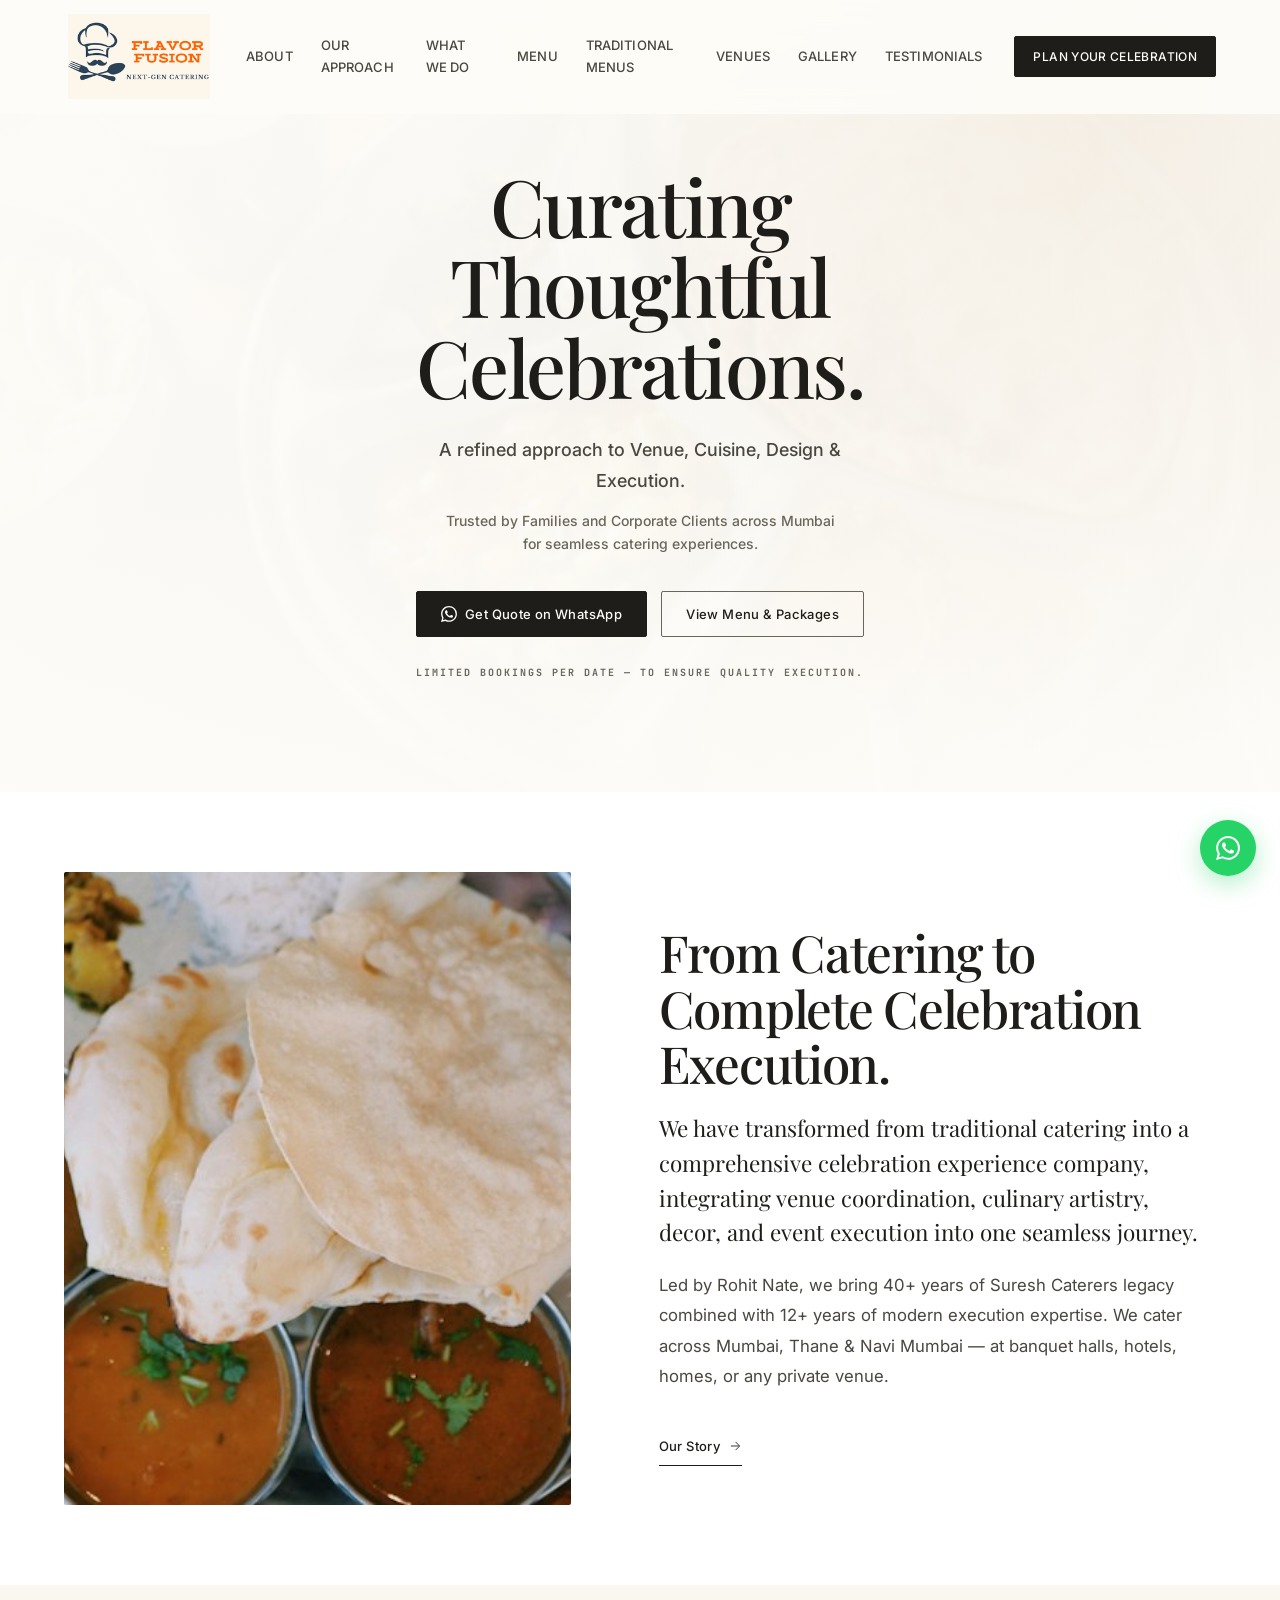
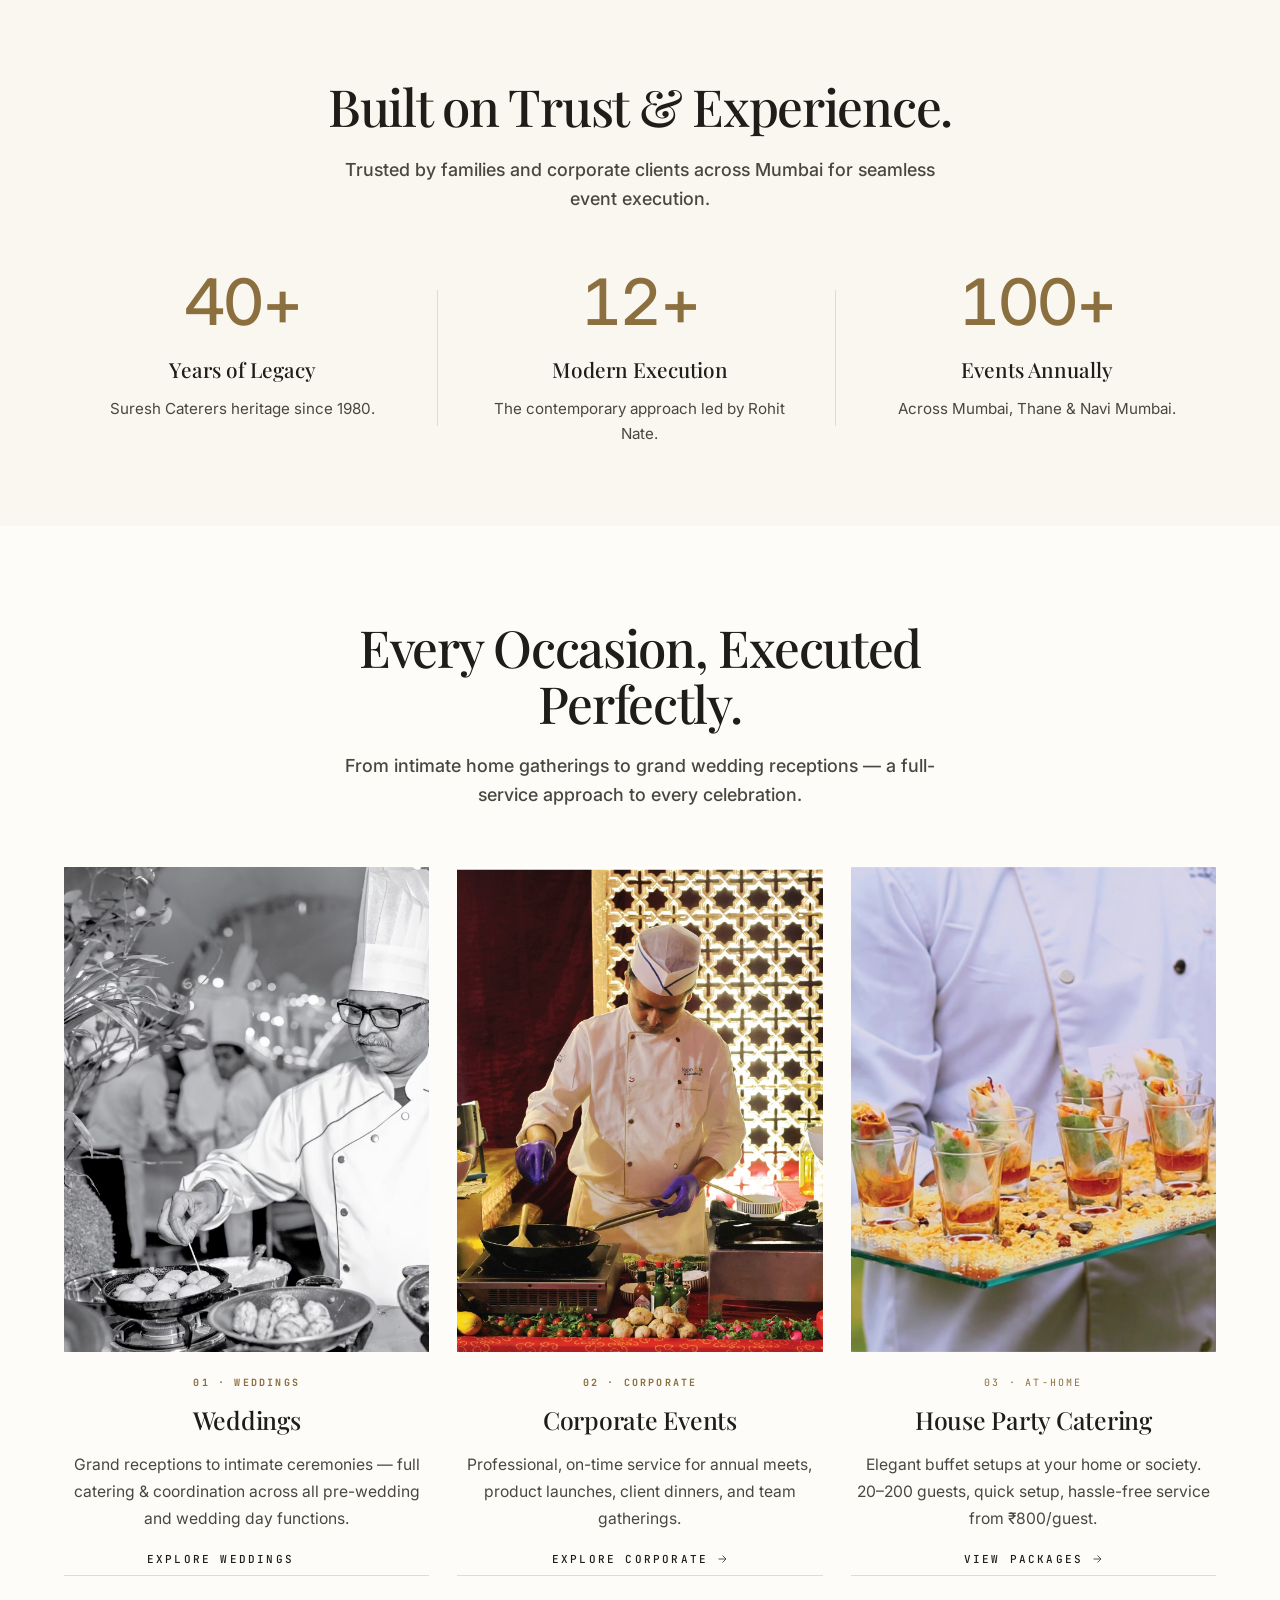
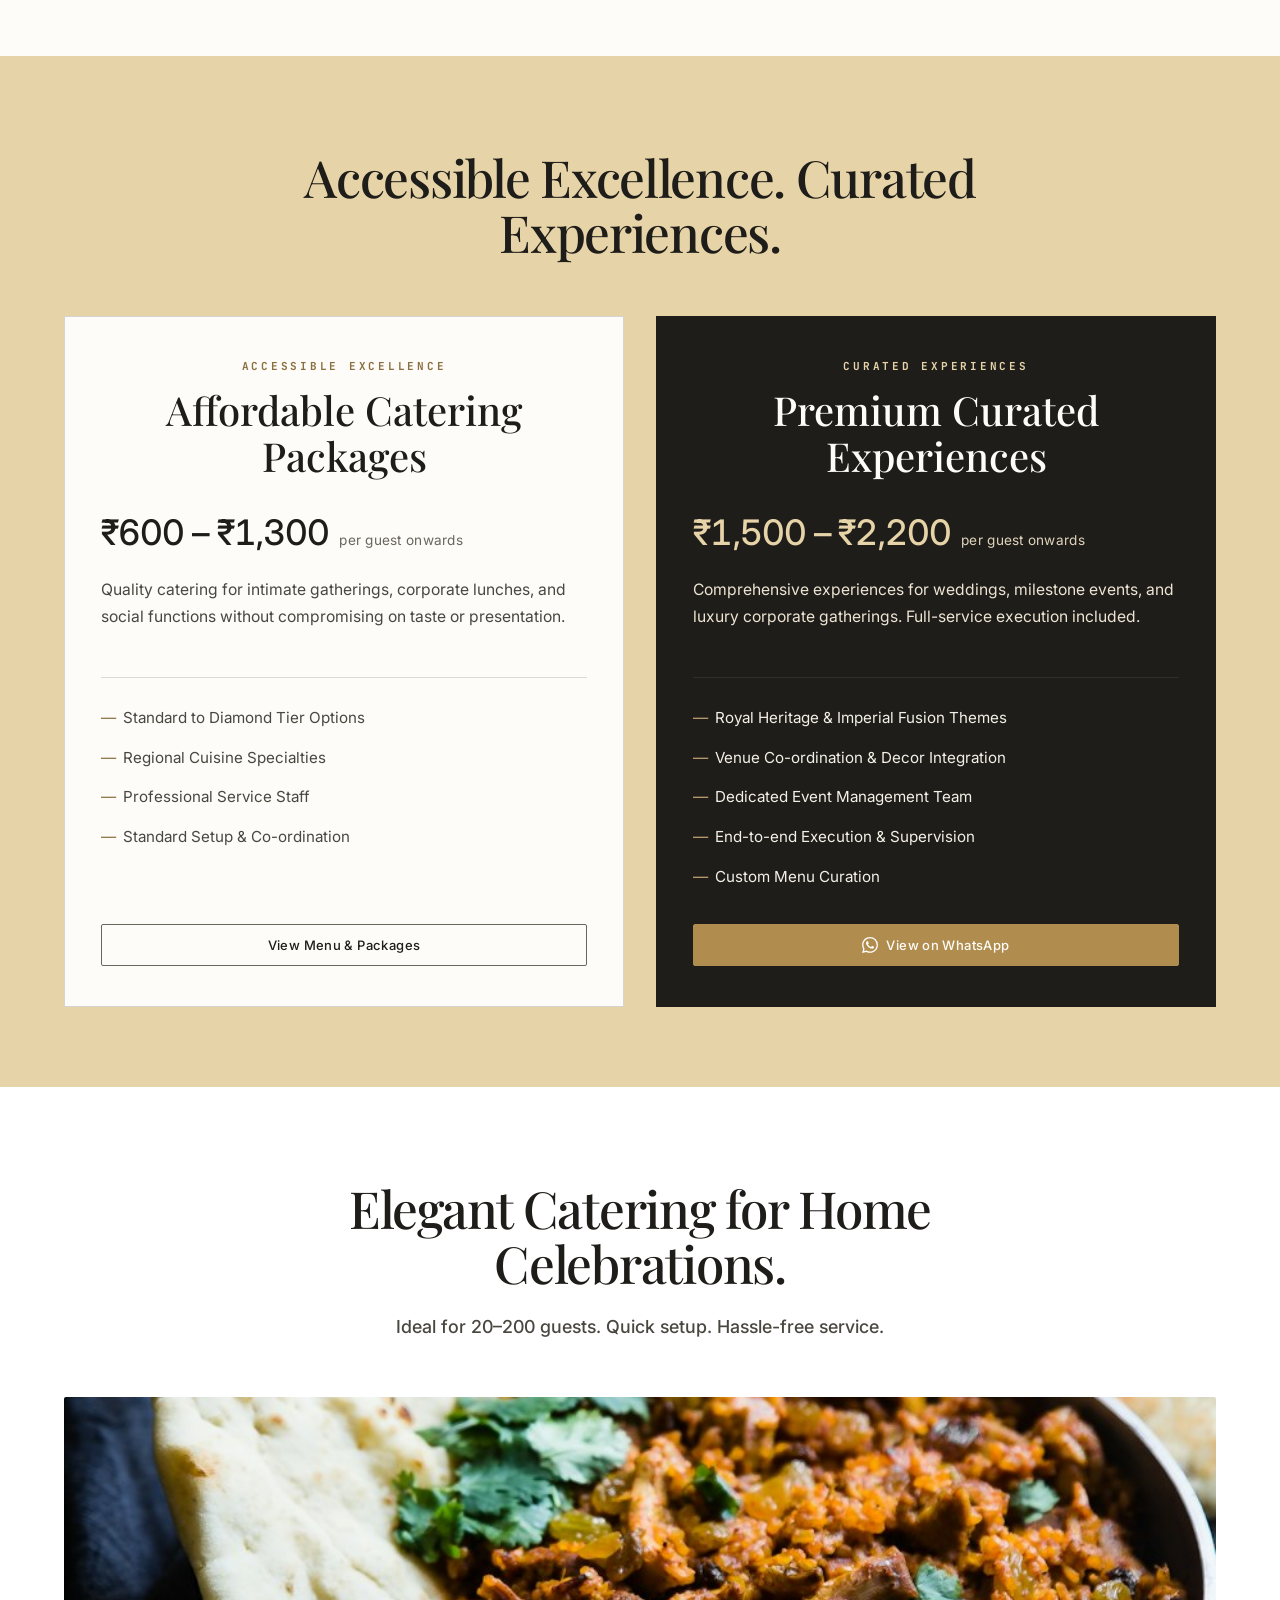
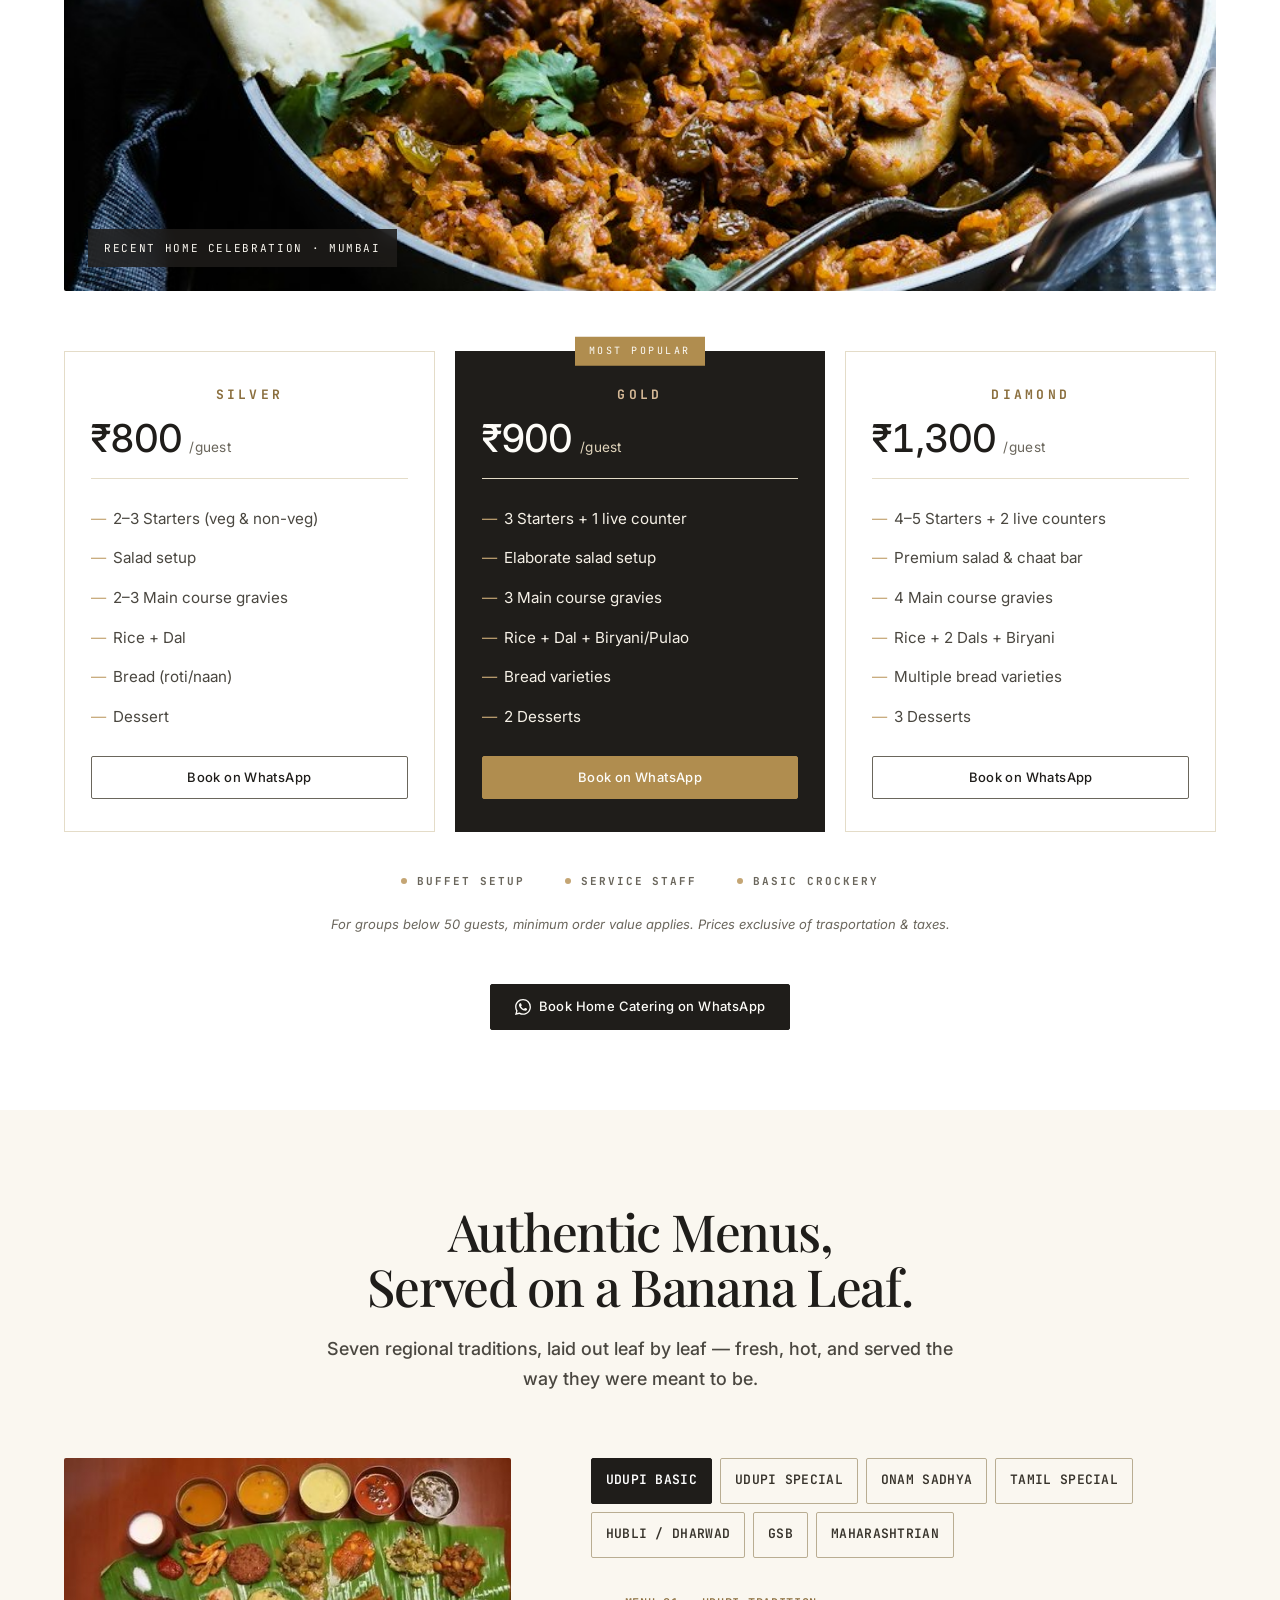
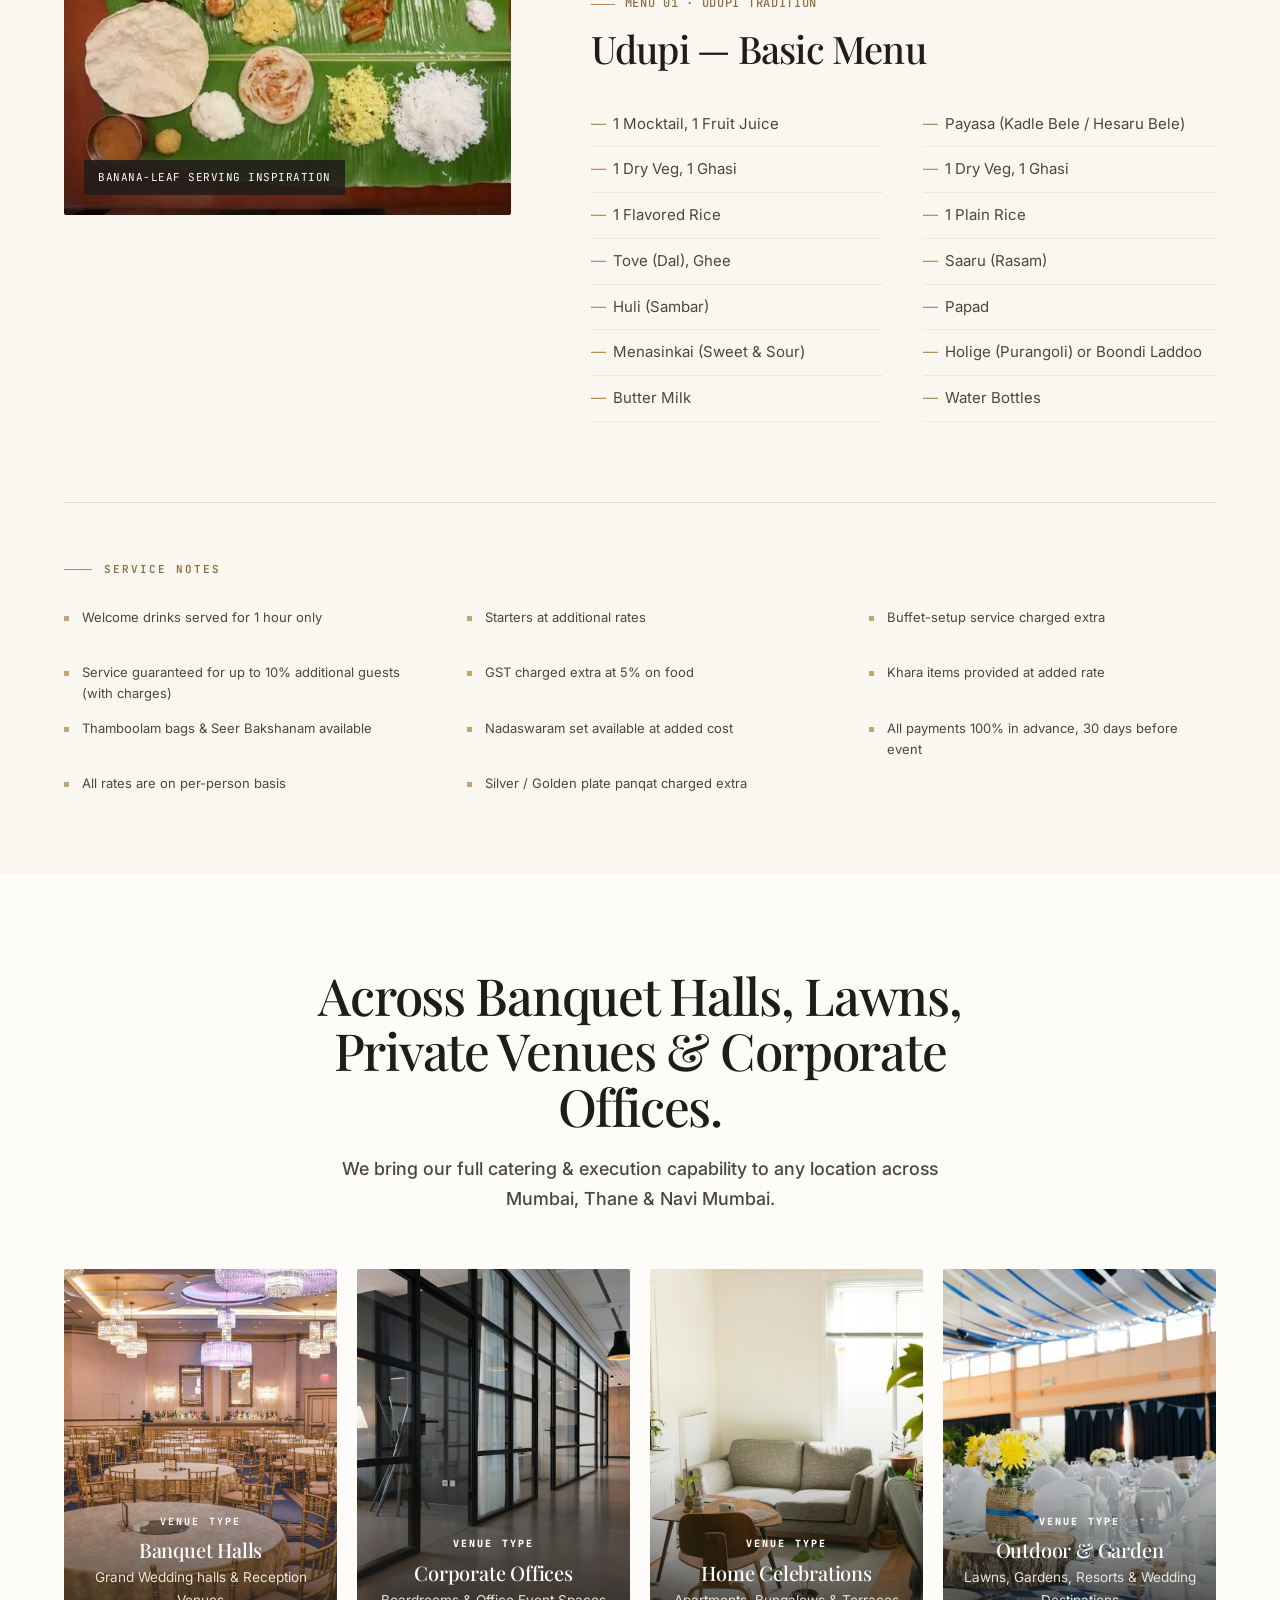
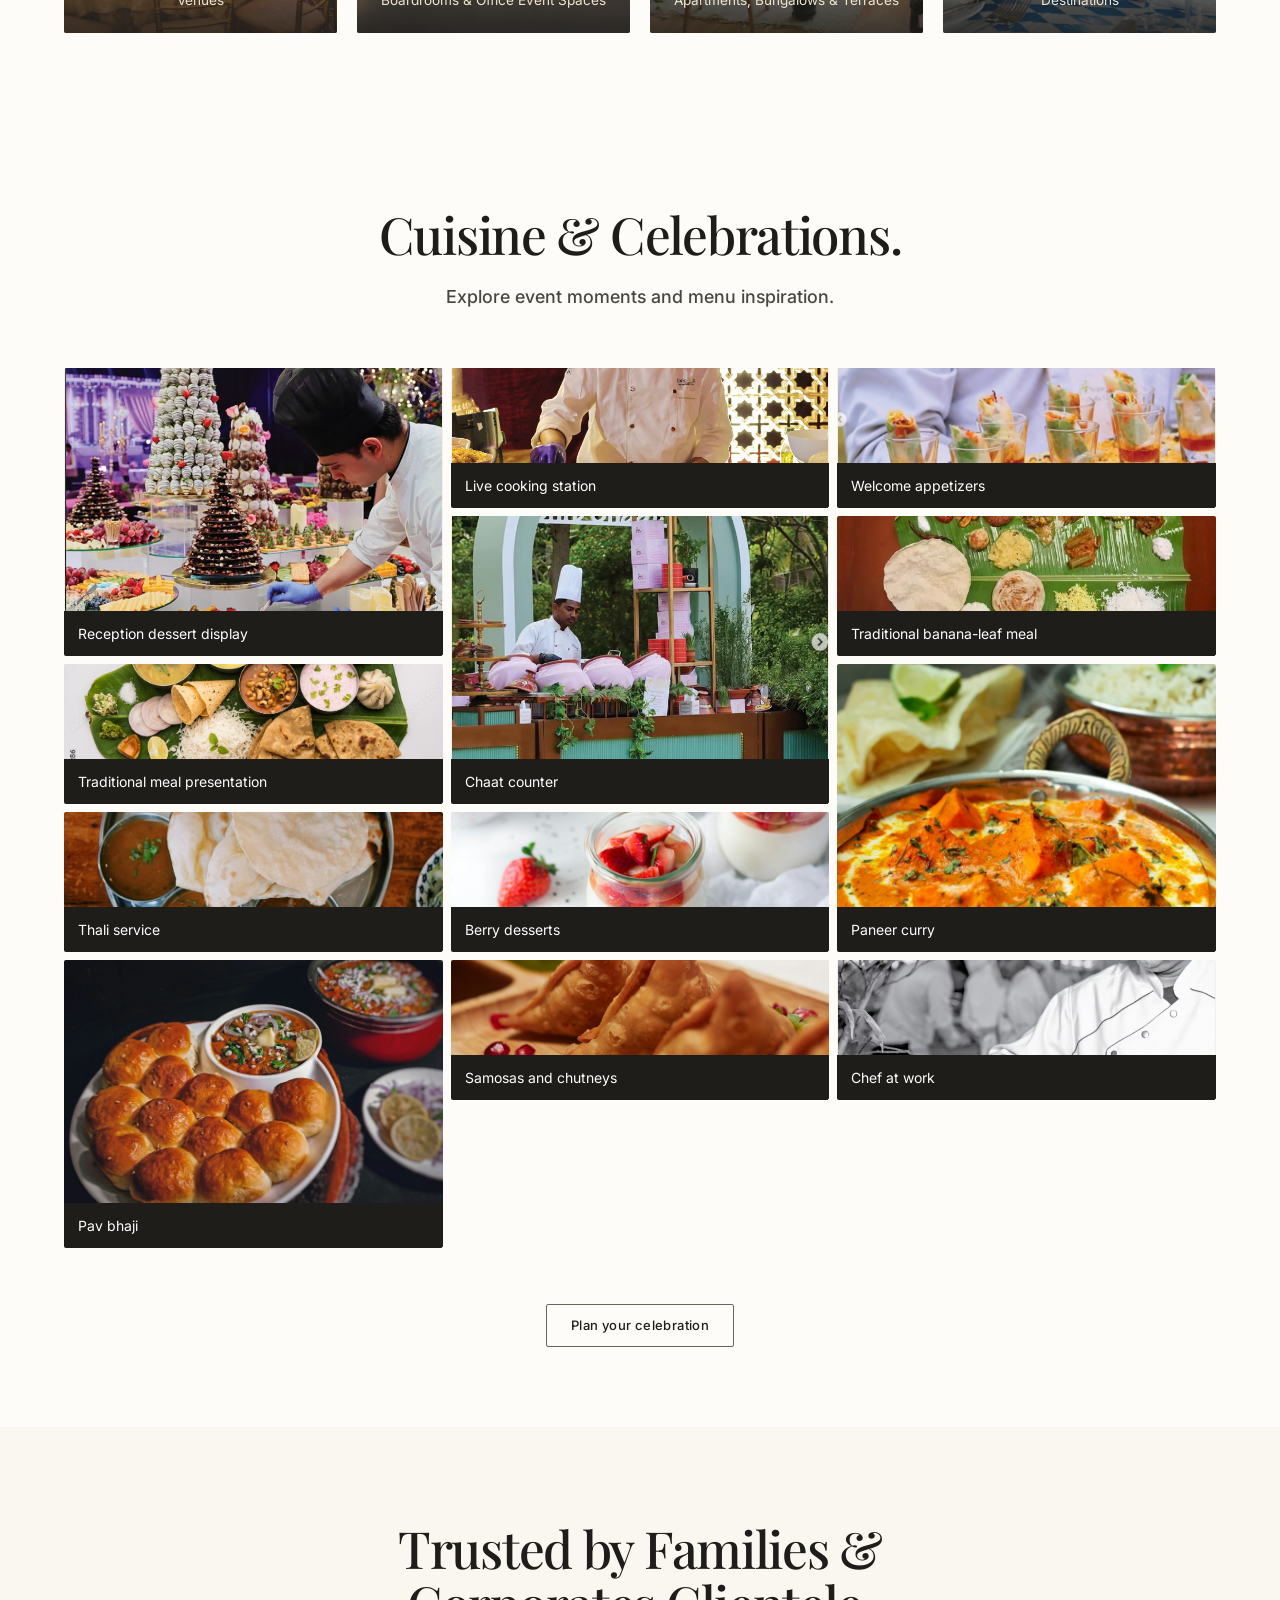
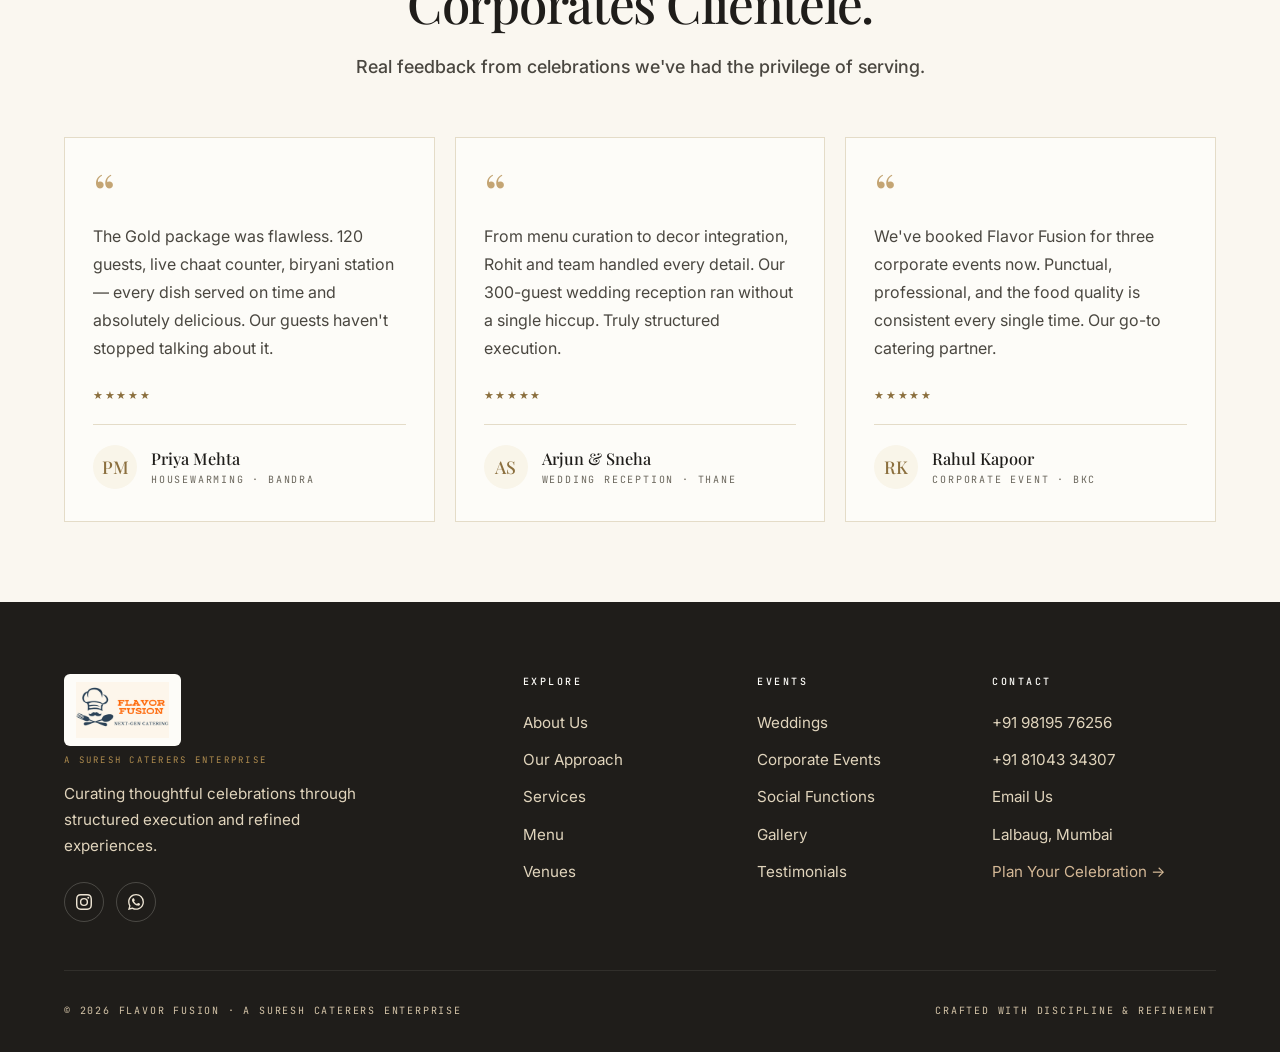
==== commit e6f8e1c3: "Fix gallery photo captions and mobile traditional menu tabs" ====
--- a/index.html
+++ b/index.html
@@ -1274,6 +1274,7 @@
       <a href="#approach" style="text-transform: uppercase">Our Approach</a>
       <a href="#services" style="text-transform: uppercase">What We Do</a>
       <a href="#menu" style="text-transform: uppercase">Menu</a>
+      <a href="#banana-menu" style="text-transform: uppercase">Traditional Menus</a>
       <a href="#venues" style="text-transform: uppercase">Venues</a>
       <a href="#gallery" style="text-transform: uppercase">Gallery</a>
       <a href="#testimonials" style="text-transform: uppercase">Testimonials</a>
@@ -1377,7 +1378,7 @@
   <div class="svc-grid">
     <article class="svc-card">
       <div class="svc-img">
-        <img src="images/event-2.png" alt="Premium wedding catering dessert tower" loading="lazy">
+        <img src="images/event-2.png" alt="Chef preparing food at an event counter" loading="lazy">
       </div>
       <div class="svc-num" style="text-align: center; font-weight: 700">01 · Weddings</div>
       <h3 class="svc-title" style="text-align: center">Weddings</h3>
@@ -1400,7 +1401,7 @@
 
     <article class="svc-card">
       <div class="svc-img">
-        <img src="images/event-3.png" alt="Chit Chaat counter at home celebration" loading="lazy">
+        <img src="images/event-3.png" alt="Chef presenting individual appetizer glasses" loading="lazy">
       </div>
       <div class="svc-num" style="text-align: center">03 · At-home</div>
       <h3 class="svc-title" style="text-align: center">House Party Catering</h3>
@@ -1541,23 +1542,23 @@
   <div class="banana-stage">
     <div class="banana-image-wrap">
       <div class="banana-image">
-        <img src="images/banana-leaf-1.jpg" alt="Traditional vegetarian sadhya served on a banana leaf">
-        <div class="banana-image-tag">Served on Fresh Banana Leaf</div>
+        <img src="images/banana-leaf-1.jpg" alt="An example of traditional banana-leaf meal presentation">
+        <div class="banana-image-tag">Banana-leaf serving inspiration</div>
       </div>
     </div>
 
     <div class="banana-content">
-      <div class="banana-tabs" role="tablist">
-        <button class="banana-tab active" data-menu="udupi-basic" style="font-size: 20px; font-weight: 700" type="button">UDUPI BASIC</button>
-        <button class="banana-tab" data-menu="udupi-special" style="font-size: 20px; font-weight: 700" type="button">UDUPI SPECIAL</button>
-        <button class="banana-tab" data-menu="onam" style="font-size: 20px; font-weight: 700">Onam Sadhya</button>
-        <button class="banana-tab" data-menu="tamil" style="font-size: 20px; font-weight: 700">TAMIL SPECIAL</button>
-        <button class="banana-tab" data-menu="hubli" style="font-size: 20px; font-weight: 700">Hubli / Dharwad</button>
-        <button class="banana-tab" data-menu="gsb" style="font-size: 20px; font-weight: 700">GSB</button>
-        <button class="banana-tab" data-menu="maharashtrian" style="font-size: 20px; font-weight: 700">Maharashtrian</button>
-      </div>
-
-      <div class="banana-panel active" data-menu="udupi-basic">
+      <div class="banana-tabs" role="tablist" aria-label="Traditional menus">
+        <button class="banana-tab active" data-menu="udupi-basic" type="button" role="tab" id="tab-udupi-basic" aria-controls="panel-udupi-basic" aria-selected="true" tabindex="0">UDUPI BASIC</button>
+        <button class="banana-tab" data-menu="udupi-special" type="button" role="tab" id="tab-udupi-special" aria-controls="panel-udupi-special" aria-selected="false" tabindex="-1">UDUPI SPECIAL</button>
+        <button class="banana-tab" data-menu="onam" type="button" role="tab" id="tab-onam" aria-controls="panel-onam" aria-selected="false" tabindex="-1">Onam Sadhya</button>
+        <button class="banana-tab" data-menu="tamil" type="button" role="tab" id="tab-tamil" aria-controls="panel-tamil" aria-selected="false" tabindex="-1">TAMIL SPECIAL</button>
+        <button class="banana-tab" data-menu="hubli" type="button" role="tab" id="tab-hubli" aria-controls="panel-hubli" aria-selected="false" tabindex="-1">Hubli / Dharwad</button>
+        <button class="banana-tab" data-menu="gsb" type="button" role="tab" id="tab-gsb" aria-controls="panel-gsb" aria-selected="false" tabindex="-1">GSB</button>
+        <button class="banana-tab" data-menu="maharashtrian" type="button" role="tab" id="tab-maharashtrian" aria-controls="panel-maharashtrian" aria-selected="false" tabindex="-1">Maharashtrian</button>
+      </div>
+
+      <div class="banana-panel active" data-menu="udupi-basic" role="tabpanel" id="panel-udupi-basic" aria-labelledby="tab-udupi-basic" tabindex="0">
         <div class="banana-panel-head">
           <span class="banana-menu-tag" style="font-weight: 500">Menu 01 · Udupi Tradition</span>
           <h3 class="banana-menu-name">Udupi — Basic Menu</h3>
@@ -1580,7 +1581,7 @@
         </ul>
       </div>
 
-      <div class="banana-panel" data-menu="udupi-special">
+      <div class="banana-panel" data-menu="udupi-special" role="tabpanel" id="panel-udupi-special" aria-labelledby="tab-udupi-special" tabindex="0" hidden>
         <div class="banana-panel-head">
           <span class="banana-menu-tag" style="font-weight: 600">Menu 02 · Udupi Tradition</span>
           <h3 class="banana-menu-name">Udupi — Special Menu</h3>
@@ -1605,7 +1606,7 @@
         </ul>
       </div>
 
-      <div class="banana-panel" data-menu="onam">
+      <div class="banana-panel" data-menu="onam" role="tabpanel" id="panel-onam" aria-labelledby="tab-onam" tabindex="0" hidden>
         <div class="banana-panel-head">
           <span class="banana-menu-tag" style="font-weight: 600">Menu 03 · Kerala Tradition</span>
           <h3 class="banana-menu-name">Onam Sadhya</h3>
@@ -1632,7 +1633,7 @@
         </ul>
       </div>
 
-      <div class="banana-panel" data-menu="tamil">
+      <div class="banana-panel" data-menu="tamil" role="tabpanel" id="panel-tamil" aria-labelledby="tab-tamil" tabindex="0" hidden>
         <div class="banana-panel-head">
           <span class="banana-menu-tag" style="font-weight: 600">Menu 04 · Tamil Tradition</span>
           <h3 class="banana-menu-name">Tamil — Special Menu</h3>
@@ -1658,7 +1659,7 @@
         </ul>
       </div>
 
-      <div class="banana-panel" data-menu="hubli">
+      <div class="banana-panel" data-menu="hubli" role="tabpanel" id="panel-hubli" aria-labelledby="tab-hubli" tabindex="0" hidden>
         <div class="banana-panel-head">
           <span class="banana-menu-tag" style="font-weight: 600">Menu 05 · North Karnataka</span>
           <h3 class="banana-menu-name">Hubli / Dharwad Menu</h3>
@@ -1684,7 +1685,7 @@
         </ul>
       </div>
 
-      <div class="banana-panel" data-menu="gsb">
+      <div class="banana-panel" data-menu="gsb" role="tabpanel" id="panel-gsb" aria-labelledby="tab-gsb" tabindex="0" hidden>
         <div class="banana-panel-head">
           <span class="banana-menu-tag" style="font-weight: 600">Menu 06 · Konkani Tradition</span>
           <h3 class="banana-menu-name">GSB Menu</h3>
@@ -1708,7 +1709,7 @@
         </ul>
       </div>
 
-      <div class="banana-panel" data-menu="maharashtrian">
+      <div class="banana-panel" data-menu="maharashtrian" role="tabpanel" id="panel-maharashtrian" aria-labelledby="tab-maharashtrian" tabindex="0" hidden>
         <div class="banana-panel-head">
           <span class="banana-menu-tag" style="font-weight: 600">Menu 07 · Maharashtra</span>
           <h3 class="banana-menu-name">Maharashtrian Menu</h3>
@@ -1751,17 +1752,7 @@
   </div>
 </section>
 
-<script>
-  (function(){
-    const tabs = document.querySelectorAll(".banana-tab");
-    const panels = document.querySelectorAll(".banana-panel");
-    tabs.forEach(t => t.addEventListener("click", () => {
-      const target = t.dataset.menu;
-      tabs.forEach(x => x.classList.toggle("active", x === t));
-      panels.forEach(p => p.classList.toggle("active", p.dataset.menu === target));
-    }));
-  })();
-</script>
+
 
 <!-- VENUES -->
 <section class="section" id="venues">
@@ -1811,85 +1802,61 @@
 <section class="section" id="gallery">
   <div class="section-head">
     <span class="sec-mark center" style="font-weight: 700">No. 06 · Our Work</span>
-    <h2 class="sec-title">Moments From Our Events.</h2>
-    <p class="sec-lede center" style="font-weight: 500">A glimpse of the experiences we craft.</p>
+    <h2 class="sec-title">Cuisine &amp; Celebrations.</h2>
+    <p class="sec-lede center" style="font-weight: 500">Explore event moments and menu inspiration.</p>
   </div>
 
   <div class="gallery-mosaic">
-    <div class="gm-item gm-2x2">
-      <img src="images/event-1.png" alt="Vegetarian wedding buffet spread" loading="lazy">
-      <div class="g-caption">Wedding Buffet</div>
-    </div>
-    <div class="gm-item gm-2x1">
-      <img src="images/photo-1631452180519-c014fe946bc7.jpg" alt="South Indian thali" loading="lazy">
-      <div class="g-caption">Thali Service</div>
-    </div>
-    <div class="gm-item gm-2x2">
-      <img src="images/photo-1546833999-b9f581a1996d.jpg" alt="Event decoration" loading="lazy">
-      <div class="g-caption">Event Décor</div>
-    </div>
-    <div class="gm-item gm-2x1">
-      <img src="images/photo-1567337710282-00832b415979.jpg" alt="Live food counter" loading="lazy">
-      <div class="g-caption">Live Counter</div>
-    </div>
-
-    <div class="gm-item gm-2x1">
-      <img src="images/photo-1631452180519-c014fe946bc7.jpg" alt="Plated vegetarian dish" loading="lazy">
-      <div class="g-caption">Plated Service</div>
-    </div>
-    <div class="gm-item gm-2x2">
-      <img src="images/photo-1623428187969-5da2dcea5ebf.jpg" alt="Vegetarian Indian food spread" loading="lazy">
-      <div class="g-caption">Culinary Spread</div>
-    </div>
-    <div class="gm-item gm-2x1">
-      <img src="images/photo-1488477181946-6428a0291777.jpg" alt="Dessert station" loading="lazy">
-      <div class="g-caption">Dessert Station</div>
-    </div>
-    <div class="gm-item gm-2x2">
-      <img src="images/photo-1505253758473-96b7015fcd40.jpg" alt="Indian curry preparation" loading="lazy">
-      <div class="g-caption">Live Cooking</div>
-    </div>
-    <div class="gm-item gm-2x1">
-      <img src="images/photo-1606491956689-2ea866880c84.jpg" alt="Paneer preparation" loading="lazy">
-      <div class="g-caption">Chef's Special</div>
-    </div>
-
-    <div class="gm-item gm-3x2">
-      <img src="images/photo-1601050690597-df0568f70950.jpg" alt="South Indian banana leaf meal" loading="lazy">
-      <div class="g-caption">Banana Leaf Sadhya</div>
-    </div>
-    <div class="gm-item gm-3x2">
-      <img src="images/photo-1574484284002-952d92456975.jpg" alt="Decorated dining setup" loading="lazy">
-      <div class="g-caption">Table Setup</div>
-    </div>
-
-    <div class="gm-item gm-2x1">
-      <img src="images/banana-leaf-3.jpg" alt="Live chaat counter" loading="lazy">
-      <div class="g-caption">Chaat Counter</div>
-    </div>
-    <div class="gm-item gm-2x1">
-      <img src="images/banana-leaf-2.webp" alt="Mixed thali presentation" loading="lazy">
-      <div class="g-caption">Curated Plate</div>
-    </div>
-    <div class="gm-item gm-2x1">
-      <img src="images/event-5.png" alt="Master chef at live counter" loading="lazy">
-      <div class="g-caption">Master Chef</div>
-    </div>
-    <div class="gm-item gm-2x1">
-      <img src="images/event-6.png" alt="Vegetarian spring roll appetizers" loading="lazy">
-      <div class="g-caption">Welcome Appetizers</div>
-    </div>
-    <div class="gm-item gm-2x1">
-      <img src="images/photo-1544025162-d76694265947.jpg" alt="Catered event setup" loading="lazy">
-      <div class="g-caption">Corporate Event</div>
-    </div>
-  </div>
-  <div class="gallery-cta">
-    <a href="#gallery" class="btn btn-outline">
-      View Full Gallery
-      <svg viewBox="0 0 24 24" width="14" height="14" fill="none" stroke="currentColor" stroke-width="1.5"><path d="M5 12h14M13 5l7 7-7 7"/></svg>
-    </a>
-  </div>
+    <figure class="gm-item gm-2x2">
+      <img src="images/event-6.png" alt="Dessert tower and a chef arranging the reception buffet" loading="lazy">
+      <figcaption class="g-caption">Reception dessert display</figcaption>
+    </figure>
+    <figure class="gm-item gm-2x1">
+      <img src="images/event-4.png" alt="Chef cooking at a live station" loading="lazy">
+      <figcaption class="g-caption">Live cooking station</figcaption>
+    </figure>
+    <figure class="gm-item gm-2x1">
+      <img src="images/event-3.png" alt="Chef presenting individual appetizer glasses" loading="lazy">
+      <figcaption class="g-caption">Welcome appetizers</figcaption>
+    </figure>
+    <figure class="gm-item gm-2x2">
+      <img src="images/event-5.png" alt="Decorated Chit Chaat food counter" loading="lazy">
+      <figcaption class="g-caption">Chaat counter</figcaption>
+    </figure>
+    <figure class="gm-item gm-2x1">
+      <img src="images/banana-leaf-1.jpg" alt="Rice, papad and accompaniments served on a banana leaf" loading="lazy">
+      <figcaption class="g-caption">Traditional banana-leaf meal</figcaption>
+    </figure>
+    <figure class="gm-item gm-2x1">
+      <img src="images/banana-leaf-3.jpg" alt="A banana-leaf meal with breads, rice and accompaniments" loading="lazy">
+      <figcaption class="g-caption">Traditional meal presentation</figcaption>
+    </figure>
+    <figure class="gm-item gm-2x2">
+      <img src="images/photo-1631452180519-c014fe946bc7.jpg" alt="Paneer curry garnished with herbs" loading="lazy">
+      <figcaption class="g-caption">Paneer curry</figcaption>
+    </figure>
+    <figure class="gm-item gm-2x1">
+      <img src="images/photo-1567337710282-00832b415979.jpg" alt="Rice, papad and curry served on a steel thali" loading="lazy">
+      <figcaption class="g-caption">Thali service</figcaption>
+    </figure>
+    <figure class="gm-item gm-2x1">
+      <img src="images/photo-1488477181946-6428a0291777.jpg" alt="Individual desserts topped with berries" loading="lazy">
+      <figcaption class="g-caption">Berry desserts</figcaption>
+    </figure>
+    <figure class="gm-item gm-2x2">
+      <img src="images/photo-1606491956689-2ea866880c84.jpg" alt="Pav buns served with bhaji and accompaniments" loading="lazy">
+      <figcaption class="g-caption">Pav bhaji</figcaption>
+    </figure>
+    <figure class="gm-item gm-2x1">
+      <img src="images/photo-1601050690597-df0568f70950.jpg" alt="Golden samosas served with chutneys" loading="lazy">
+      <figcaption class="g-caption">Samosas and chutneys</figcaption>
+    </figure>
+    <figure class="gm-item gm-2x1">
+      <img src="images/event-2.png" alt="Chef preparing food at an event counter" loading="lazy">
+      <figcaption class="g-caption">Chef at work</figcaption>
+    </figure>
+  </div>
+  <div class="gallery-cta"><a href="#contact" class="btn btn-outline">Plan your celebration</a></div>
 </section>
 
 <!-- TESTIMONIALS -->
--- a/refinements.css
+++ b/refinements.css
@@ -8,3 +8,9 @@
 @media(max-width:600px){.header-inner{grid-template-columns:1fr auto;padding:10px 24px}.header-inner>.nav-cta{display:none}.header .logo-img{width:132px!important;height:75px!important}.header .logo{min-width:132px}.hero{padding-top:145px}.svc-link[style*="317px"]{width:100%!important}.hero-urg{font-size:12px;letter-spacing:.1em}.nav.active{max-height:calc(100dvh - 95px)}}
 @media(prefers-reduced-motion:reduce){html{scroll-behavior:auto}*,*::before,*::after{animation:none!important;transition:none!important}}
 .svc-card{min-width:0}.svc-link[style*="317px"]{width:100%!important}
+
+/* Gallery captions belong to their photo and remain available without hover. */
+.gallery-mosaic{grid-auto-flow:row;align-items:stretch}.gm-item{margin:0;display:flex;flex-direction:column;background:#f5f0e6;cursor:default}.gm-item img{display:block;min-height:0;flex:1;object-fit:cover}.gm-item .g-caption{position:static;opacity:1;transform:none;background:#1f1d1a;color:#fff;font-family:var(--font-sans);font-size:14px;line-height:1.5;letter-spacing:0;text-transform:none;padding:12px 14px;flex-shrink:0}.gm-item:hover .g-caption{transform:none}.banana-content{min-width:0}.banana-tabs{gap:8px;margin-bottom:28px;border:0}.banana-tab{font-size:13px;font-weight:600;letter-spacing:.3px;padding:12px 14px;min-height:46px;margin:0;border:1px solid #b9ad92;border-radius:2px;line-height:1.4;color:#37332b}.banana-tab::after{display:none}.banana-tab.active{background:#1f1d1a;color:#fff;border-color:#1f1d1a}.banana-tab:hover:not(.active){background:#ede4d3}.banana-panel[hidden]{display:none}.banana-image-tag{font-size:11px;letter-spacing:.5px;max-width:calc(100% - 40px);line-height:1.5}.banana-menu-tag{font-size:12px;letter-spacing:.7px}.banana-image-wrap::before{display:none}
+@media(max-width:1250px) and (min-width:1101px){.header-inner{gap:18px}.nav{gap:12px}.nav a{font-size:11px}}
+@media(max-width:980px){.banana-stage{gap:28px}.banana-image{aspect-ratio:16/9;max-height:300px}.banana-tabs{position:static}.banana-items{grid-template-columns:1fr}}
+@media(max-width:600px){.gallery-mosaic{grid-template-columns:1fr;grid-auto-rows:auto;gap:20px}.gallery-mosaic .gm-item{grid-column:auto;grid-row:auto}.gallery-mosaic .gm-item img{flex:none;width:100%;height:auto;aspect-ratio:4/3;object-fit:contain;background:#eee9de}.gm-item .g-caption{font-size:15px;padding:13px 16px}.banana-tabs{display:grid;grid-template-columns:repeat(2,minmax(0,1fr));gap:8px}.banana-tab{font-size:13px;padding:12px 8px;white-space:normal}.banana-tab:last-child{grid-column:1/-1}.banana-menu-name{font-size:28px;line-height:1.2}.banana-panel-head{margin-bottom:18px}.banana-items li{font-size:16px;padding-block:11px}.banana-image-tag{left:12px;bottom:12px;font-size:11px;max-width:calc(100% - 24px)}.banana-notes{margin-top:40px;padding-top:28px}}
